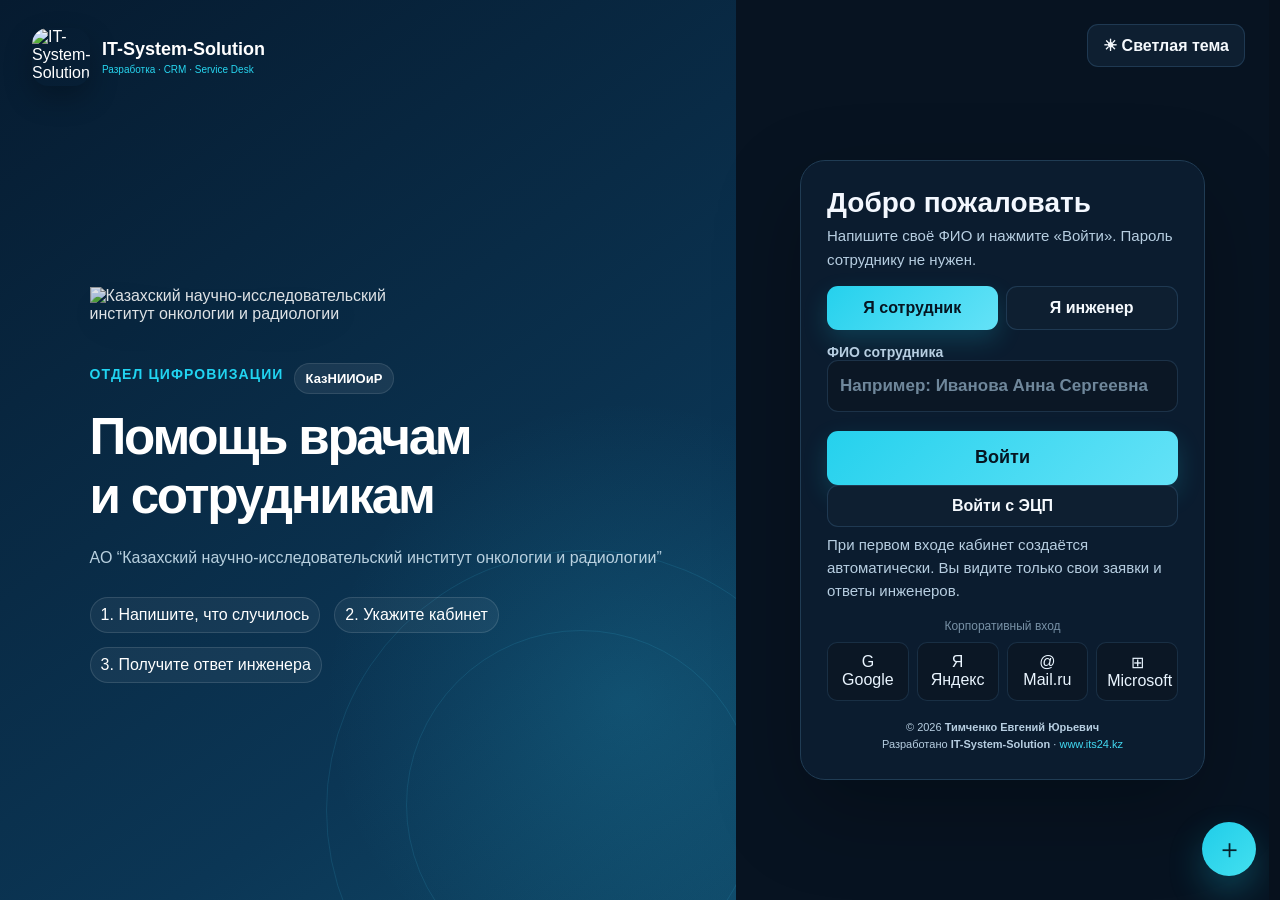
==== index.html @ c687fd2c "Add files via upload" ====
<!doctype html>
<html lang="ru">
<head>
  <meta charset="utf-8">
  <meta name="viewport" content="width=device-width,initial-scale=1">
  <meta name="theme-color" content="#081525">
  <title>КазНИИОиР · Заявки и помощь инженеров</title>
  <link rel="icon" type="image/png" href="assets/kazior-favicon.png">
  <link rel="apple-touch-icon" href="assets/kazior-app-icon-192.png">
  <link rel="manifest" href="manifest.json"><link rel="stylesheet" href="styles.css"><link rel="stylesheet" href="shared.css">
</head>
<body>
  <div id="toastHost" class="toast-host"></div>

  <section id="authScreen" class="auth-screen kazior-auth">
    <button id="authThemeBtn" type="button" class="btn soft auth-theme-toggle" aria-label="Переключить тему">☀ Светлая тема</button>
    <div class="auth-developer-mark">
      <img src="assets/logo.jpeg" alt="IT-System-Solution">
      <div><strong>IT-System-Solution</strong><span>Разработка · CRM · Service Desk</span></div>
    </div>
    <div class="auth-split">
      <div class="auth-hero-panel">
        <div class="auth-hero-content">
          <div class="auth-tenant-brand">
            <img id="authHeroImage" src="assets/kazior-logo.png" alt="Казахский научно-исследовательский институт онкологии и радиологии">
          </div>
          <div class="auth-kicker"><span class="eyebrow">ОТДЕЛ ЦИФРОВИЗАЦИИ</span><div class="tenant-label" id="authTenantShort">КазНИИОиР</div></div>
          <h1>Помощь врачам<br>и сотрудникам</h1>
          <p id="authTenantName">АО “Казахский научно-исследовательский институт онкологии и радиологии”</p>
          <div class="auth-feature-grid">
            <span>1. Напишите, что случилось</span><span>2. Укажите кабинет</span><span>3. Получите ответ инженера</span>
          </div>
        </div>
        <div class="auth-orbit orbit-a"></div><div class="auth-orbit orbit-b"></div>
      </div>
      <div class="auth-form-panel">
        <div class="auth-card auth-card-v7">
          <div class="auth-org-mobile"><b id="authTenantMobile">КазНИИОиР</b><span>CRM · Service Desk</span></div>
          <div class="auth-tabs hidden">
            <button class="auth-tab active" data-auth="login">Вход</button>
            <button class="auth-tab" data-auth="register">Регистрация</button>
          </div>
          <form id="loginForm" class="auth-form">
            <div class="auth-form-title"><h2>Добро пожаловать</h2><p>Напишите своё ФИО и нажмите «Войти». Пароль не нужен.</p></div>
            <div class="login-methods" role="group" aria-label="Способ входа">
              <button type="button" class="btn primary" id="loginByNameBtn" aria-pressed="true">Я сотрудник</button>
              <button type="button" class="btn soft" id="loginByPasswordBtn" aria-pressed="false">Я инженер</button>
            </div>
            <label id="loginFullNameLabel">ФИО сотрудника
              <input id="loginFullName" autocomplete="name" maxlength="160" required placeholder="Например: Иванова Анна Сергеевна">
              <datalist id="loginEmployees"></datalist>
            </label>
            <label id="loginNameLabel" class="hidden">ФИО или логин инженера<input id="loginName" autocomplete="username" disabled placeholder="Например: Баракбаева Айжан Айтулгановна"></label>
            <label id="loginPasswordLabel" class="hidden">Пароль<input id="loginPassword" type="password" autocomplete="current-password" disabled placeholder="••••••••"></label>
            <button class="btn primary wide auth-login-btn" type="submit">Войти</button>
            <button id="edsLoginBtn" class="btn soft wide" type="button">Войти с ЭЦП</button><p id="edsLoginStatus" class="login-note" role="status"></p><p class="login-note">При первом входе кабинет создаётся автоматически. Вы видите только свои заявки и ответы инженеров.</p><div class="social-title">Корпоративный вход</div>
            <div class="social-grid social-grid-four"><button class="social-btn" type="button" data-social="Google">G Google</button><button class="social-btn" type="button" data-social="Яндекс">Я Яндекс</button><button class="social-btn" type="button" data-social="Mail.ru">@ Mail.ru</button><button class="social-btn" type="button" data-social="Microsoft">⊞ Microsoft</button></div>
          </form>
          <form id="registerForm" class="auth-form hidden">
            <div class="auth-form-title"><h2>Регистрация сотрудника</h2><p>После регистрации учетную запись подтверждает администратор.</p></div>
            <div class="form-grid two">
              <label>ФИО<input id="regFullName" required placeholder="Иванов Иван"></label>
              <label>Подразделение<input id="regDept" placeholder="Поликлиника / отдел"></label>
              <label>Телефон<input id="regPhone" placeholder="+7 777 000 00 00"></label>
              <label>E-mail<input id="regEmail" type="email" required placeholder="user@onco.kz"></label>
              <label>Логин<input id="regLogin" required placeholder="ivanov"></label>
              <label>Пароль<input id="regPassword" type="password" minlength="6" required></label>
              <input id="regOrg" type="hidden" value="КазНИИОиР">
            </div>
            <button class="btn primary wide" type="submit">Зарегистрироваться</button>
            <p class="hint">Роль по умолчанию: <b>Сотрудник организации</b>. Доступ к чужим заявкам отсутствует.</p>
          </form>
          <div class="copyright auth-copy">© <span class="currentYear"></span> <b>Тимченко Евгений Юрьевич</b><br>Разработано <b>IT-System-Solution</b> · <a href="https://www.its24.kz" target="_blank" rel="noopener">www.its24.kz</a></div>
        </div>
      </div>
    </div>
  </section>

  <div id="app" class="app hidden"><div id="sharedSyncBar" class="shared-sync" role="status"><span id="sharedSyncText">Подключаемся…</span><button id="sharedRetryBtn" type="button" class="hidden">Повторить</button><button id="sharedDraftBtn" type="button" class="hidden">Сохранить черновик</button></div>
    <div id="notificationPanel" class="notification-panel hidden"><div class="notification-panel-head"><b>Уведомления</b><button id="markAllReadBtn" class="mini-btn">Прочитать все</button></div><div id="notificationList"></div></div>
    <aside id="sidebar" class="sidebar">
      <div class="brand sidebar-brand">
        <img src="assets/logo.jpeg" alt="" onerror="this.style.display='none'">
        <div class="brand-copy">
          <div class="brand-name">IT-System-Solution</div>
          <div class="brand-sub"><span id="sideTenantShort">КазНИИОиР</span> · Service CRM</div>
        </div>
        <button id="collapseBtn" class="collapse-btn" title="Свернуть меню">‹</button>
      </div>

      <button id="profileQuickBtn" class="user-mini user-mini-btn" type="button">
        <div class="avatar" id="sideAvatar">ET</div>
        <div class="grow">
          <strong id="sideUserName">Пользователь</strong>
          <span id="sideUserRole">Роль</span>
        </div>
      </button>

      <nav id="nav" class="nav">
        <div class="nav-section-label">Рабочее пространство</div>
        <button class="nav-btn active" data-view="dashboard"><b>⌂</b> <span>Обзор</span></button>
        <button class="nav-btn" data-view="profile"><b>◉</b> <span>Мой профиль</span></button>
        <button class="nav-btn" data-view="chats"><b>◫</b> <span>Чаты</span><em id="sideChatBadge">2</em></button>
        <button class="nav-btn" data-view="tasks"><b>✓</b> <span>Задачи</span><em id="sideTaskBadge" class="hidden">!</em></button>

        <div class="nav-section-label">CRM / Service Desk</div>
        <button class="nav-btn" data-view="tickets"><b>▦</b> <span>Заявки</span><em id="sideTicketBadge">1</em></button>
        <button class="nav-btn" data-view="create"><b>＋</b> <span>Создать заявку</span></button>
        <button class="nav-btn admin-only" data-view="contactcenter"><b>⌁</b> <span>Контакт-центр</span></button>
        <button class="nav-btn admin-only" data-view="integrations"><b>↗</b> <span>Интеграции</span><em id="integrationBadge" class="hidden">!</em></button>
        <button class="nav-btn" id="mailNavBtn" type="button"><b>✉</b> <span>Почта</span></button>
        <button class="nav-btn" data-view="assistant"><b>✦</b> <span>AI ассистент</span></button>

        <div class="nav-section-label">Справочник / управление</div>
        <button class="nav-btn admin-only" data-view="accounts"><b>◎</b> <span>Учетные записи</span></button>
        <button class="nav-btn" id="documentsNavBtn"><b>▤</b> <span>Документы <small>Тест</small></span></button>
        <button class="nav-btn" data-view="directory"><b>☷</b> <span>Списки / сотрудники</span></button>
        <button class="nav-btn admin-only" data-view="engineers"><b>◇</b> <span>Инженеры</span></button>
        <button class="nav-btn" data-view="departments"><b>▤</b> <span>Подразделения</span></button>
        <button class="nav-btn admin-only" data-view="analytics"><b>◕</b> <span>Аналитика</span></button>
        <button class="nav-btn admin-only" data-view="reports"><b>◔</b> <span>Отчеты</span></button>
        <button class="nav-btn super-only" data-view="security"><b>⚿</b> <span>Безопасность</span></button>
        <button class="nav-btn super-only" data-view="settings"><b>⚙</b> <span>Настройки</span></button>
      </nav>

      <div class="side-footer">
        <div class="system-state"><i></i><span>Локальная CRM активна</span></div>
      </div>
    </aside>

    <main class="main">
      <div class="workspacebar">
        <div class="workspace-tabs">
          <button class="workspace-tab active" data-workspace-view="dashboard">Главная</button>
          <button class="workspace-tab" data-workspace-view="tickets">CRM</button>
          <button class="workspace-tab" data-workspace-view="chats">Чаты</button>
          <button class="workspace-tab" data-workspace-view="tasks">Задачи</button>
          <button class="workspace-tab" data-workspace-view="directory">Справочник / управление</button>
          <button class="workspace-tab admin-only" data-workspace-view="analytics">Аналитика</button>
          <button class="workspace-tab admin-only" data-workspace-view="contactcenter">Контакт-центр</button>
          <button class="workspace-tab admin-only" data-workspace-view="integrations">Почта / WhatsApp</button>
          <button class="workspace-tab" data-workspace-view="assistant">AI</button>
        </div>
        <div class="workspace-actions">
          <button id="notificationBtn" class="workspace-icon" title="Уведомления">🔔<span id="notificationBadge">1</span></button><button id="userStatusBtn" class="workspace-status" title="Статус"><i id="workspaceStatusDot"></i><span id="workspaceStatusText">Доступен</span></button>
          <span id="workspaceClock" class="workspace-clock">--:--</span>
        </div>
      </div>

      <header class="topbar">
        <div class="top-left">
          <button id="menuBtn" class="icon-btn mobile-menu">☰</button>
          <div>
            <h1 id="pageTitle">Обзор</h1>
            <p id="pageSub">Сводка по заявкам и работе службы поддержки</p>
          </div>
        </div>
        <div class="top-actions">
          <input id="globalSearch" class="search" type="search" name="crm_query" readonly aria-label="Поиск заявок" autocomplete="off" autocapitalize="off" spellcheck="false" data-lpignore="true" data-1p-ignore="true" placeholder="Поиск по CRM…">
          <button id="quickTopCreate" class="btn primary compact">+ Создать</button>
          <button id="themeBtn" class="icon-btn" title="Сменить тему">☾</button><button id="installPwaBtn" class="icon-btn" title="Установить приложение">⇩</button>
          <button id="logoutBtn" class="btn ghost">Выйти</button>
        </div>
      </header>

      <section id="dashboardView" class="view active">
        <div class="hero">
          <div class="hero-copy">
            <span class="eyebrow" id="heroEyebrow">SERVICE DESK · IT-SYSTEM-SOLUTION</span>
            <h2 id="heroTitle">Единая CRM для заявок, врачей и обратной связи с инженерами</h2>
            <p id="heroText">Создание, принятие в работу, перенаправление, ответы, вложения, уведомления и контроль статусов.</p>
          </div>
          <div class="hero-actions">
            <button class="btn primary" data-jump="create">+ Создать заявку</button>
            <button class="btn soft admin-only" data-jump="tickets">Открыть Kanban</button>
          </div>
        </div>

        <div id="metricGrid" class="metric-grid"></div>

        <div class="dash-grid">
          <div class="panel">
            <div class="panel-head">
              <div><h3>Последние заявки</h3><p>Актуальные обращения</p></div>
              <button class="link-btn" data-jump="tickets">Все заявки →</button>
            </div>
            <div id="recentList"></div>
          </div>
          <div class="panel" id="engineerLoadPanel">
            <div class="panel-head"><div><h3>Загрузка инженеров</h3><p>Текущие заявки в работе</p></div></div>
            <div id="loadList"></div>
          </div>
        </div>
      </section>

      <section id="ticketsView" class="view">
        <div class="toolbar">
          <div class="filter-row">
            <select id="statusFilter">
              <option value="">Все статусы</option>
              <option value="new">Новая</option>
              <option value="working">В работе</option>
              <option value="waiting">Ожидание</option>
              <option value="done">Выполнено</option>
              <option value="closed">Закрыта</option>
            </select>
            <select id="priorityFilter">
              <option value="">Все приоритеты</option>
              <option value="P1">P1 — Критический</option>
              <option value="P2">P2 — Высокий</option>
              <option value="P3">P3 — Средний</option>
              <option value="P4">P4 — Низкий</option>
            </select>
            <select id="engineerFilter" class="admin-only"></select>
          </div>
          <span id="ticketCounter" class="muted"></span>
        </div>
        <div id="kanban" class="kanban"></div>
      </section>

      <section id="createView" class="view">
        <div class="create-layout">
          <form id="createTicketForm" class="panel form-panel"><label class="employee-identity">Сотрудник KazIOR<input id="ticketEmployeeName" readonly aria-label="ФИО заявителя"><small>Ваше имя будет видно инженеру.</small></label>
            <div class="panel-head"><div><h3>Что у вас случилось?</h3><p>Опишите проблему и укажите, где вас найти.</p></div></div>

            <div class="form-grid two">
              <label class="full">Что не работает? *
                <div class="voice-field">
                  <input id="ticketSubject" required placeholder="Например: не печатает принтер">
                  <button class="voice-btn" type="button" data-voice-target="ticketSubject" aria-label="Заполнить поле голосом" title="Заполнить голосом">🎙</button>
                </div>
              </label>
              <label class="full staff-detail hidden">ФИО заявителя
                <input id="ticketRequesterName" placeholder="Если не заполнить — подставится ФИО из учетной записи">
                <small class="field-help">При создании заявки поле автоматически заполняется из вашей учетной записи.</small>
              </label>
              <label class="ticket-category">Категория
                <select id="ticketCategory"></select>
              </label>
              <label class="staff-detail">Приоритет
                <select id="ticketPriority">
                  <option value="P4">Низкий</option>
                  <option value="P3" selected>Средний</option>
                  <option value="P2">Высокий</option>
                  <option value="P1">Критический</option>
                </select>
              </label>
              <label>Ваше отделение
                <input id="ticketDept" placeholder="Например: Поликлиника">
              </label>
              <label>Кабинет
                <input id="ticketRoom" placeholder="Например: 315">
              </label>
              <label class="full">Корпус / локация
                <input id="ticketLocation" placeholder="Например: Корпус B / 3 этаж">
              </label>
              <div class="full form-actions ai-create-actions"><button id="aiSelfHelpBtn" type="button" class="btn primary">✦ AI помощник · попробовать решить до заявки</button><button id="createAiBtn" type="button" class="btn soft">✦ AI · помочь описать проблему</button></div><label class="full">Подробности, если нужны
                <div class="voice-field voice-field-textarea">
                  <textarea id="ticketDescription" rows="6" placeholder="Что не работает? Где? Когда началось? Какая ошибка?"></textarea>
                  <button class="voice-btn" type="button" data-voice-target="ticketDescription" aria-label="Заполнить поле голосом" title="Продиктовать описание">🎙</button>
                </div>
              </label>
              <label>Телефон для связи *
                <input id="ticketPhone" type="tel" autocomplete="tel" required placeholder="+7 777 000 00 00"><small>Обязательно: по этому номеру инженер свяжется с вами.</small>
              </label>
              <label class="staff-detail">Источник
                <select id="ticketSource">
                  <option>Web</option>
                  <option>WhatsApp</option>
                  <option>Telegram</option>
                  <option>Телефон</option>
                </select>
              </label>
              <label class="full">Кому отправить?<select id="sharedEngineerSelect"><option value="">Любому свободному инженеру</option></select></label><label class="full upload-box">
                <span>📎 Прикрепить фото / документ</span>
                <input id="ticketFiles" type="file" multiple>
                <small id="ticketFilesInfo">Файлы не выбраны</small>
                <div id="ticketFilesPreview" class="pending-attachments"></div>
              </label>
            </div>

            <div class="form-actions">
              <button type="button" id="aiClassifyBtn" class="btn soft">✦ AI классифицировать</button>
              <button class="btn primary" type="submit">Создать заявку</button>
            </div>
          </form>

          <div class="panel ai-side">
            <span class="eyebrow">AI PRO</span>
            <h3>AI ассистент новой заявки</h3>
            <p>Локально анализирует тему и описание, предлагает категорию, приоритет и подсказку по диагностике.</p>
            <div class="chips">
              <span>AI автозаполнение</span><span>Категория</span><span>Приоритет</span>
            </div>
            <div id="createAiResult" class="ai-result">Введите тему и описание, затем нажмите «AI классифицировать».</div>
          </div>
        </div>
      </section>


      <section id="chatsView" class="view">
        <div class="messenger-shell messenger-v11">
          <aside class="chat-list-panel">
            <div class="chat-list-head">
              <div>
                <h3>Чаты</h3>
                <p>Сотрудники и переписка по заявкам</p>
              </div>
              <button id="newDirectChatBtn" class="circle-action" type="button" title="Найти сотрудника">＋</button>
            </div>

            <div class="chat-mode-tabs">
              <button id="chatModePeople" class="chat-mode-btn active" type="button" data-chat-mode="people">Сотрудники</button>
              <button id="chatModeTickets" class="chat-mode-btn" type="button" data-chat-mode="tickets">Заявки</button>
            </div>

            <div class="chat-search-wrap">
              <input id="chatSearch" placeholder="ФИО, должность, телефон, отдел, текст…">
            </div>

            <div class="chat-filters">
              <select id="chatDepartmentFilter">
                <option value="">Все отделы</option>
              </select>
              <select id="chatRoleFilter">
                <option value="">Все роли</option>
                <option value="employee">Сотрудники</option>
                <option value="engineer">Инженеры</option>
                <option value="admin">Администраторы</option>
                <option value="superadmin">Супер-администратор</option>
              </select>
              <select id="chatWorkStatusFilter">
                <option value="">Любой статус</option>
                <option value="available">Доступен</option>
                <option value="busy">Занят</option>
                <option value="away">Отошел</option>
                <option value="dnd">Не беспокоить</option>
                <option value="offline">Не в сети</option>
              </select>
              <select id="chatListSort">
                <option value="recent">Новые переписки</option>
                <option value="old">Старые переписки</option>
                <option value="name">По ФИО</option>
              </select>
              <select id="chatAdminScope" class="super-only">
                <option value="mine">Мои служебные чаты</option>
                <option value="audit">Аудит служебных чатов</option>
              </select>
            </div>

            <div id="chatList" class="chat-list"></div>
          </aside>

          <div class="chat-thread-panel">
            <button id="chatBackToPeople" class="btn soft chat-mobile-back" type="button">Список сотрудников / заявок</button>
            <div id="chatThreadHeader" class="chat-thread-head">
              <div>
                <h3>Выберите сотрудника или заявку</h3>
                <p>Можно вести отдельную служебную переписку или чат по заявке.</p>
              </div>
            </div>

            <div id="chatHistoryTools" class="chat-history-tools hidden">
              <div class="chat-history-search">
                <input id="chatMessageSearch" placeholder="Поиск внутри переписки…">
              </div>
              <input id="chatDateFilter" type="date" title="Сообщения за конкретный день">
              <input id="chatMonthFilter" type="month" title="Сообщения за месяц">
              <select id="chatMessageSort">
                <option value="asc">Старые → новые</option>
                <option value="desc">Новые → старые</option>
              </select>
              <button id="chatClearHistoryFilters" class="mini-btn" type="button">Сбросить</button>
            </div>

            <div id="chatMessages" class="chat-messages">
              <div class="chat-empty">
                <div class="chat-empty-art">💬</div>
                <h3>Корпоративный CRM-мессенджер</h3>
                <p>Найдите сотрудника по ФИО, должности, телефону или отделу и начните переписку.</p>
              </div>
            </div>

            <div id="chatComposer" class="chat-composer disabled">
              <label class="attach-btn attach-btn-wide" title="Прикрепить фото или документ"><span>📎</span><b>Файл</b><input id="chatFiles" type="file" multiple></label>
              <button class="attach-btn attach-btn-wide voice-compose-btn" type="button" data-voice-target="chatText" title="Надиктовать сообщение"><span>🎙</span><b>Голос</b></button>
              <div class="chat-compose-main">
                <textarea id="chatText" rows="1" aria-label="Сообщение" placeholder="Напишите сообщение коллеге…"></textarea>
                <div id="chatPendingPreview" class="pending-attachments compact"></div>
              </div>
              <button id="chatSendBtn" type="button" class="btn primary chat-send-v13">Отправить</button>
            </div>
            <div class="chat-privacy-note">
              Enter — отправить · Shift + Enter — новая строка. Доступ к служебной переписке регулируется политикой организации.
            </div>
          </div>

          <aside class="chat-info-panel">
            <div id="chatInfo">
              <div class="chat-info-empty">Информация о выбранном сотруднике или заявке появится здесь.</div>
            </div>
          </aside>
        </div>
      </section>

      <section id="tasksView" class="view">
        <div class="panel tasks-toolbar">
          <div>
            <h3>Задачи</h3>
            <p>Персональные и сервисные задачи команды</p>
          </div>
          <button id="addTaskBtn" class="btn primary">+ Новая задача</button>
        </div>
        <div id="taskBoard" class="task-board"></div>
      </section>

      <section id="contactcenterView" class="view">
        <div class="panel contact-hero">
          <div>
            <span class="eyebrow">OMNICHANNEL</span>
            <h3>Контакт-центр</h3>
            <p>Единая точка входа заявок из Web, WhatsApp, Telegram, телефона и e-mail.</p>
          </div>
          <span class="tag neutral">HTML-режим</span>
        </div>
        <div id="channelGrid" class="channel-grid"></div>
      </section>


      <section id="integrationsView" class="view"><div id="sharedWaPanel" class="panel"></div><div class="legacy-integrations hidden">
        <div class="integration-hero panel">
          <div>
            <span class="eyebrow">CHANNELS & NOTIFICATIONS</span>
            <h3>Почта и WhatsApp</h3>
            <p>Подключение каналов коммуникации и автоматических уведомлений по заявкам.</p>
          </div>
          <div class="integration-hero-status">
            <span id="waHeroStatus" class="tag warn">WhatsApp не настроен</span>
          </div>
        </div>

        <div class="integration-layout">
          <div class="panel integration-main-card">
            <div class="integration-title-row">
              <div class="provider-logo wa">WA</div>
              <div>
                <h3>WhatsApp · GREEN-API</h3>
                <p>Автоматические уведомления о новых заявках и ответы сотрудникам.</p>
              </div>
              <span id="waConnectionStatus" class="tag warn">Не проверено</span>
            </div>

            <div class="security-note">В режиме браузера токен хранится до закрытия вкладки. В серверном режиме токен GREEN-API хранится на сервере.</div>
            <div class="wa-incoming-card">
              <h3>Входящие сообщения → заявки</h3>
              <p>Новое личное сообщение создаёт заявку и уведомление в CRM. Текст, отправитель и вложения сохраняются в карточке.</p>
              <label>Режим приёма<select id="waReceiveMode"><option value="browser">В открытом браузере</option><option value="server">Через сервер — круглосуточно</option></select></label>
              <div id="waBridgeFields" class="hidden">
                <label>Адрес приёмника<input id="waBridgeUrl" placeholder="https://crm.onco.kz" spellcheck="false"></label>
                <label>Ключ доступа CRM к приёмнику<input id="waBridgeKey" type="password" autocomplete="off" placeholder="Ключ из настройки приёмника"></label>
              </div>
              <p id="waReceiveHelp" class="hint">Приём работает, пока эта вкладка открыта и выполнен вход сотрудника с правом управления интеграциями.</p>
              <div class="form-actions integration-actions">
                <button id="waStartReceiving" class="btn primary" type="button">Включить приём</button>
                <button id="waStopReceiving" class="btn soft" type="button">Остановить</button>
              </div>
              <p id="waReceiveStatus" role="status" aria-live="polite">Приём не включён</p>
            </div>

            <div class="form-grid two">
              <label>API URL
                <input id="waApiUrl" value="https://api.green-api.com" spellcheck="false">
              </label>
              <label>ID Instance
                <input id="waIdInstance" value="7103540119" spellcheck="false">
              </label>
              <label class="full">API Token Instance
                <div class="secret-field">
                  <input id="waApiToken" type="password" placeholder="Вставьте токен GREEN-API" autocomplete="off">
                  <button id="waToggleToken" class="mini-btn" type="button">Показать</button>
                </div>
              </label>
              <label>Номер для уведомлений CRM
                <input id="waNotifyNumber" value="+7 777 971 25 55" placeholder="+7 777 000 00 00">
              </label>
              <label>Тестовый номер
                <input id="waTestNumber" value="+7 777 971 25 55" placeholder="+7 777 000 00 00">
              </label>
            </div>

            <div class="toggle-list">
              <label class="toggle-row">
                <input id="waNotifyNew" type="checkbox" checked>
                <span><b>Новая заявка</b><small>Отправлять диспетчеру сообщение сразу после регистрации заявки.</small></span>
              </label>
              <label class="toggle-row">
                <input id="waNotifyReply" type="checkbox" checked>
                <span><b>Ответ сотруднику</b><small>Если администратор или инженер ответил в CRM, продублировать ответ на WhatsApp заявителя.</small></span>
              </label>
              <label class="toggle-row">
                <input id="waNotifyStatus" type="checkbox" checked>
                <span><b>Изменение статуса</b><small>Отправлять заявителю новый статус заявки.</small></span>
              </label>
            </div>

            <div class="form-actions integration-actions">
              <button id="waSaveBtn" class="btn soft" type="button">Сохранить настройки</button>
              <button id="waCheckBtn" class="btn soft" type="button">Проверить подключение</button>
              <button id="waTestBtn" class="btn primary" type="button">Отправить тест</button>
            </div>

            <div class="notification-preview">
              <div class="notification-preview-head">Предпросмотр уведомления</div>
              <pre id="waPreview">🔔 Новая заявка CRM

№ KZ-000022
Источник: WhatsApp
Категория: Другое
Приоритет: Низкий
Отдел: Поликлиника
Кабинет: 5
Телефон: +77076834765

Тема: принтер не печатает

Описание:
принтер</pre>
            </div>
          </div>

          <div class="panel integration-log-card">
            <div class="panel-head">
              <div><h3>Журнал отправки</h3><p>Последние события интеграций</p></div>
              <button id="clearIntegrationLogBtn" class="mini-btn" type="button">Очистить</button>
            </div>
            <div id="integrationLog" class="integration-log"></div>
          </div>
        </div>

        <div class="mail-section">
          <div class="panel mail-header-card">
            <div>
              <span class="eyebrow">MAIL CONNECTORS</span>
              <h3>Подключение почты</h3>
              <p>Google / Gmail, Яндекс Почта, Mail.ru и Microsoft Outlook / 365.</p>
            </div>
            <span class="tag neutral">OAuth / IMAP / SMTP</span>
          </div>

          <div class="mail-grid">
            <div class="mail-card google">
              <div class="mail-card-top">
                <div class="provider-logo google">G</div>
                <div><h4>Google / Gmail</h4><span id="mailGoogleStatus" class="tag warn">Не подключено</span></div>
              </div>
              <label>E-mail<input id="mailGoogleEmail" type="email" placeholder="name@gmail.com"></label>
              <label>OAuth Client ID<input id="mailGoogleClientId" placeholder="Client ID"></label>
              <div class="mail-card-actions">
                <button class="btn soft" type="button" data-mail-help="google">Настроить OAuth</button>
                <a class="btn soft mail-open-link" href="https://mail.google.com/" target="_blank" rel="noopener">Открыть Gmail</a>
              </div>
            </div>

            <div class="mail-card yandex">
              <div class="mail-card-top">
                <div class="provider-logo yandex">Я</div>
                <div><h4>Яндекс Почта</h4><span id="mailYandexStatus" class="tag warn">Не подключено</span></div>
              </div>
              <label>E-mail<input id="mailYandexEmail" type="email" placeholder="name@yandex.kz"></label>
              <label>OAuth Client ID<input id="mailYandexClientId" placeholder="Client ID"></label>
              <div class="mail-card-actions">
                <button class="btn soft" type="button" data-mail-help="yandex">Настроить OAuth</button>
                <a class="btn soft mail-open-link" href="https://mail.yandex.ru/" target="_blank" rel="noopener">Открыть Яндекс</a>
              </div>
            </div>

            <div class="mail-card mailru">
              <div class="mail-card-top">
                <div class="provider-logo mailru">@</div>
                <div><h4>Mail.ru</h4><span id="mailMailruStatus" class="tag warn">Не подключено</span></div>
              </div>
              <label>E-mail<input id="mailMailruEmail" type="email" placeholder="name@mail.ru"></label>
              <label>OAuth Client ID<input id="mailMailruClientId" placeholder="Client ID"></label>
              <div class="mail-card-actions">
                <button class="btn soft" type="button" data-mail-help="mailru">Настроить OAuth</button>
                <a class="btn soft mail-open-link" href="https://e.mail.ru/" target="_blank" rel="noopener">Открыть Mail.ru</a>
              </div>
            </div>
            <div class="mail-card outlook">
              <div class="mail-card-top">
                <div class="provider-logo outlook">⊞</div>
                <div><h4>Microsoft Outlook / 365</h4><span id="mailOutlookStatus" class="tag warn">Не подключено</span></div>
              </div>
              <label>E-mail<input id="mailOutlookEmail" type="email" placeholder="name@company.kz"></label>
              <label>Microsoft Entra Client ID<input id="mailOutlookClientId" placeholder="Application (client) ID"></label>
              <div class="mail-card-actions">
                <button class="btn soft" type="button" data-mail-help="outlook">Настроить OAuth</button>
                <a class="btn soft mail-open-link" href="https://outlook.office.com/mail/" target="_blank" rel="noopener">Открыть Outlook</a>
              </div>
            </div>
          </div>

          <div class="panel mail-runtime-note">
            <h4>Как будет работать полноценная почта внутри CRM</h4>
            <p>В чистой версии, открытой как <code>file://index.html</code>, браузер не может напрямую подключаться к IMAP/SMTP и безопасно хранить OAuth refresh-токены. Интерфейс и параметры подключения добавлены; для реального списка входящих/исходящих писем потребуется разместить CRM на HTTPS и подключить небольшой серверный шлюз.</p>
            <button id="saveMailSettingsBtn" class="btn primary" type="button">Сохранить параметры почты</button>
          </div>
        </div>
      </div></section>


      <section id="profileView" class="view"><div id="sharedProfilePanel" class="panel"><h3>Связь с инженером</h3><div class="form-actions"><button id="telegramLinkBtn" class="btn soft" type="button">Подключить Telegram</button><button id="edsBindBtn" class="btn soft" type="button">Привязать мою ЭЦП</button></div><div id="telegramLinkResult"></div><h4>WhatsApp</h4><p>Нажмите кнопку и отправьте полученный код инженеру со своего WhatsApp.</p><button id="sharedLinkBtn" class="btn primary" type="button">Привязать мой WhatsApp</button><div id="sharedLinkResult"></div></div>
        <div class="profile-cover" id="profileCover">
          <div class="profile-cover-actions"><button id="profileBackgroundBtn" class="btn glass">Сменить фон</button></div>
          <div class="profile-identity">
            <div class="profile-photo-wrap"><div id="profileAvatarLarge" class="profile-avatar-large">ET</div><button id="profilePhotoBtn" class="photo-edit-btn" title="Изменить фото">📷</button><input id="profilePhotoInput" type="file" accept="image/*" class="hidden"></div>
            <div><h2 id="profileName">Пользователь</h2><p id="profilePosition">Должность</p><div class="profile-status-row"><button id="profileStatusBtn" class="status-pill"><i></i><span>Доступен</span></button><span id="profileDeptBadge" class="tag neutral">Отдел</span></div></div>
          </div>
        </div>
        <div class="profile-layout">
          <div class="panel profile-card-main"><div class="panel-head"><div><h3>Контактная информация</h3><p>Можно редактировать свою учетную запись</p></div><button id="editProfileBtn" class="btn soft">Редактировать</button></div><div id="profileInfo"></div></div>
          <div class="panel"><h3>Обо мне</h3><div id="profileAbout" class="profile-text"></div><h3 style="margin-top:18px">Интересы / навыки</h3><div id="profileInterests" class="chips"></div></div>
          <div class="panel"><h3>Персонализация</h3><label>Тема<select id="profileThemeSelect"><option value="dark">Темная</option><option value="light">Светлая</option><option value="ocean">Океан</option><option value="aurora">Аврора</option><option value="custom">Своя картинка</option></select></label><label class="upload-box">Фоновая картинка<input id="profileBackgroundInput" type="file" accept="image/*"><small>Используется только в вашей учетной записи.</small></label><button id="profileNotificationBtn" class="btn soft wide" type="button">🔔 Разрешить системные уведомления</button></div>
        </div>
      </section>

      <section id="directoryView" class="view">
        <div class="panel directory-panel">
          <div class="panel-head directory-head">
            <div><h3>Списки и сотрудники</h3><p>Все зарегистрированные сотрудники, новые учетные записи, подразделения и контакты</p></div>
            <div class="directory-tools">
              <input id="directorySearch" class="search small-search" placeholder="Найти по ФИО, отделению или телефону…">
              <select id="directoryStatusFilter"><option value="">Все статусы</option><option value="active">Активные</option><option value="pending">Новые / ожидают</option></select>
              <select id="directoryRoleFilter"><option value="">Все роли</option><option value="employee">Сотрудники</option><option value="engineer">Инженеры</option><option value="admin">Администраторы</option><option value="superadmin">Супер-админ</option></select>
            </div>
          </div>
          <div id="directorySummary" class="directory-summary"></div>
          <div id="directoryGrid" class="directory-grid"></div>
        </div>
      </section>

      <section id="departmentsView" class="view">
        <div class="panel"><div class="panel-head"><div><h3>Подразделения</h3><p>Структура организации, руководители и сотрудники</p></div><button id="addDepartmentBtn" class="btn primary department-manage-only">+ Подразделение</button></div><div id="departmentGrid" class="department-grid"></div></div>
      </section>

      <section id="analyticsView" class="view">
        <div id="analyticsMetrics" class="metric-grid analytics-metrics"></div>
        <div class="analytics-grid"><div class="panel"><div class="panel-head"><div><h3>Загрузка по инженерам</h3><p>Открытые и просроченные заявки</p></div></div><div id="analyticsEngineerBars"></div></div><div class="panel"><div class="panel-head"><div><h3>Категории обращений</h3><p>Распределение заявок</p></div></div><div id="analyticsCategoryBars"></div></div></div>
      </section>

      <section id="mailboxView" class="view">
        <div class="mailbox-shell"><aside class="mailbox-folders"><button class="btn primary wide" id="composeMailBtn">+ Написать</button><div class="mailbox-folder active">📥 Входящие <b id="mailInboxCount">3</b></div><div class="mailbox-folder">📤 Отправленные</div><div class="mailbox-folder">⭐ Важные</div><div class="mailbox-accounts" id="mailAccountsMini"></div></aside><div class="mailbox-list"><div class="mailbox-list-head"><h3>Почта</h3><input id="mailSearch" placeholder="Поиск писем"></div><div id="mailList"></div></div><div class="mailbox-reader" id="mailReader"><div class="chat-empty"><div class="chat-empty-art">✉️</div><h3>Выберите письмо</h3><p>Подключенные ящики Google, Яндекс, Mail.ru и Microsoft Outlook будут отображаться в одном окне.</p></div></div></div>
      </section>

      <section id="securityView" class="view">
        <div class="panel security-policy"><span class="eyebrow">SECURITY POLICY</span><h2>Политика информационной безопасности CRM</h2><p class="policy-lead">Для АО “Казахский научно-исследовательский институт онкологии и радиологии”. Версия для внедрения IT-System-Solution.</p><div id="securityPolicyContent"></div></div>
      </section>

      <section id="accountsView" class="view">
        <div class="panel">
          <div class="panel-head accounts-head">
            <div><h3>Учетные записи</h3><p>Все сотрудники доступны для поиска. Роли и индивидуальные права назначает только супер-администратор.</p></div>
            <button id="addAccountBtn" class="btn primary super-only">+ Создать учетную запись</button>
          </div>
          <div class="accounts-toolbar">
            <input id="accountsSearch" class="search" placeholder="Поиск: ФИО, логин, отдел, телефон, e-mail, должность…">
            <select id="accountsRoleFilter"><option value="">Все роли</option><option value="employee">Сотрудники</option><option value="engineer">Инженеры</option><option value="admin">Администраторы</option><option value="superadmin">Супер-админ</option></select>
          </div>
          <div class="table-wrap"><table>
            <thead><tr><th>Пользователь</th><th>Организация / отдел</th><th>Роль / права</th><th>Статус</th><th>Контакты</th><th>Действия</th></tr></thead>
            <tbody id="accountsBody"></tbody>
          </table></div>
        </div>
      </section>

      <section id="engineersView" class="view"><div class="panel engineer-toolbar"><div><h3>Команда Отдела Цифровизации</h3><p>Доступность, загрузка и перенаправление заявок</p></div><div class="legend-status"><span><i class="st available"></i>Доступен</span><span><i class="st busy"></i>Занят</span><span><i class="st away"></i>Отошел</span><span><i class="st dnd"></i>Не беспокоить</span></div></div><div id="engineerCards" class="card-grid"></div></section>

      <section id="reportsView" class="view">
        <div class="metric-grid" id="reportMetrics"></div>
        <div class="panel report-filter-panel">
          <label><input id="reportOverdueOnly" type="checkbox"> Только просроченные заявки</label>
          <input id="reportEmployeeSearch" class="search small-search" placeholder="Поиск: сотрудник, телефон, инженер…">
        </div>
        <div class="panel">
          <div class="panel-head">
            <div><h3>Экспорт отчетов</h3><p>PDF через печать браузера, Excel-совместимый CSV</p></div>
          </div>
          <div class="report-actions">
            <button id="printPdfBtn" class="btn primary">Открыть отчет PDF</button>
            <button id="exportCsvBtn" class="btn soft">Открыть отчет Excel</button>
          </div>
          <div id="reportTable" class="table-wrap report-table-watermarked"></div>
          <div class="report-screen-copyright">
            <div><b>© <span class="currentYear"></span> Тимченко Евгений Юрьевич</b><br>Разработано <b>IT-System-Solution</b> · evgeniy.tim.91@inbox.ru · www.its24.kz</div>
            <img src="assets/author-signature.png" alt="Подпись автора">
          </div>
        </div>
      </section>

      <section id="assistantView" class="view">
        <div class="assistant-layout">
          <div class="panel">
            <span class="eyebrow">AI ASSISTANT</span>
            <h3>Быстрая помощь по заявкам, ответам и диагностике</h3>
            <p class="muted">Работает локально по правилам и базе типовых рекомендаций.</p>
            <label>Выберите заявку
              <select id="aiTicketSelect"></select>
            </label>
            <label>Вопрос
              <textarea id="aiQuestion" rows="7" placeholder="Например: что ответить пользователю / как проверить сеть / как классифицировать проблему"></textarea>
            </label>
            <div class="form-actions">
              <button id="aiAnswerBtn" class="btn primary">Спросить AI</button>
              <button id="aiUseCurrentBtn" class="btn soft">Взять текущую заявку</button>
            </div>
          </div>
          <div class="panel">
            <h3>Ответ AI</h3>
            <div id="aiAnswer" class="ai-answer">Здесь появится рекомендация.</div>
          </div>
        </div>
      </section>

      <section id="settingsView" class="view">
        <div class="settings-grid">
          <div class="panel"><span class="eyebrow">TENANT BRANDING</span><h3>Организация</h3><label>Полное название<input id="settingOrgName"></label><label>Короткое название<input id="settingOrgShort"></label><label>Основной IT-отдел<input id="settingDepartmentName"></label><button id="saveBrandingBtn" class="btn primary">Сохранить</button><p class="hint">Логотип и подпись разработчика IT-System-Solution остаются неизменными.</p></div>
          <div class="panel super-only login-designer-card">
            <span class="eyebrow">LOGIN PAGE DESIGNER</span>
            <h3>Начальная страница входа</h3>
            <p class="muted">Изменяйте изображение, ширину левой части, размер и высоту логотипа. Предпросмотр меняется сразу.</p>

            <div id="loginLivePreview" class="login-live-preview">
              <div class="login-live-left">
                <img id="loginLiveImage" src="assets/kazior-logo.png" alt="КазНИИОиР">
                <div class="login-live-copy">
                  <span>ОТДЕЛ ЦИФРОВИЗАЦИИ · КАЗНИИОИР</span>
                  <strong>Единая система заявок для IT-поддержки</strong>
                  <small id="loginLiveOrg">АО «Казахский научно-исследовательский институт онкологии и радиологии»</small>
                </div>
              </div>
              <div class="login-live-right">
                <div class="login-live-card">
                  <div class="login-live-tabs"><b>Вход</b><span>Регистрация</span></div>
                  <div class="login-live-line"></div>
                  <div class="login-live-input"></div>
                  <div class="login-live-input"></div>
                  <div class="login-live-button">Войти</div>
                  <small>Разработано IT-System-Solution</small>
                </div>
              </div>
            </div>

            <div class="login-designer-controls">
              <label>Ширина изображения <b id="loginLogoSizeValue">320 px</b>
                <input id="settingLoginLogoSize" type="range" min="180" max="620" step="10" value="320">
              </label>
              <label>Максимальная высота изображения <b id="loginLogoHeightValue">240 px</b>
                <input id="settingLoginLogoHeight" type="range" min="100" max="380" step="10" value="240">
              </label>
              <label>Ширина левой части <b id="loginLeftWidthValue">58%</b>
                <input id="settingLoginLeftWidth" type="range" min="46" max="72" step="1" value="58">
              </label>
              <label>Смещение изображения по высоте <b id="loginLogoOffsetYValue">0 px</b>
                <input id="settingLoginLogoOffsetY" type="range" min="-100" max="120" step="5" value="0">
              </label>
            </div>

            <label class="upload-box">Загрузить другое изображение с компьютера
              <input id="settingLoginImageInput" type="file" accept="image/*">
              <small>PNG/JPG/WebP, рекомендуется до 2,5 МБ. Изображение сохраняется в общей базе CRM.</small>
            </label>
            <div class="form-actions" style="justify-content:flex-start">
              <button id="saveLoginDesignBtn" class="btn primary" type="button">Сохранить оформление</button>
              <button id="resetLoginDesignBtn" class="btn soft" type="button">Вернуть КазНИИОиР</button>
            </div>
          </div>
          <div class="panel"><h3>Уведомления</h3><label class="toggle-row"><input id="settingSoundEnabled" type="checkbox" checked><span><b>Звук новых заявок</b><small>Мягкий двойной сигнал внутри учетной записи.</small></span></label><label>Контроль SLA каждые<select id="settingSlaCheck"><option value="1">1 минуту</option><option value="5">5 минут</option><option value="10">10 минут</option></select></label><button id="requestSystemNotificationsBtn" class="btn soft" type="button">🔔 Разрешить уведомления Windows / телефона</button><p class="hint">На телефоне лучше установить CRM как PWA. Для push при полностью закрытом приложении понадобится серверный Web Push.</p></div>
          <div class="panel"><h3>Интеграции</h3><p class="muted">WhatsApp GREEN-API и корпоративная почта настраиваются отдельно.</p><button class="btn primary" type="button" data-jump="integrations">Открыть интеграции</button></div>
          <div class="panel"><h3>Веб-приложение / PWA</h3><p class="muted">При размещении на HTTPS приложение можно установить на смартфон и рабочий компьютер как PWA.</p><button id="settingsInstallPwaBtn" class="btn soft">Установить приложение</button></div>
          <div class="panel super-only database-card">
            <span class="eyebrow">DATABASE CONTROL</span>
            <h3>Резервная копия общей базы</h3>
            <p class="muted">Супер-администратор может сделать резервную копию базы, загрузить ранее сохраненную копию или очистить рабочие данные.</p>
            <div class="database-actions">
              <button id="exportDbBtn" class="btn primary" type="button">⬇ Выгрузить базу JSON</button>
              <button id="importDbBtn" class="btn soft" type="button">⬆ Загрузить базу</button>
              <input id="importDbInput" type="file" accept=".json,application/json" class="hidden">
              <button id="clearWorkDbBtn" class="btn danger" type="button">Очистить заявки / задачи</button>
              <button id="resetDemoBtn" class="btn danger" type="button">Сбросить до базы v13</button>
            </div>
            <div id="dbStats" class="db-stats"></div>
          </div>
          <div class="panel"><h3>Хранение на компьютере или сервере</h3><p class="muted">Заявки, сотрудники, переписка и загруженные вложения сохраняются в общей базе SQLite. Другие компьютеры подключаются к тому же серверу.</p><p class="hint">Скачивайте резервную копию и сохраняйте её на отдельный диск. Ссылки на файлы WhatsApp, которые ещё не удалось загрузить, не являются сохранёнными файлами.</p></div>
        </div>
      </section>

      <nav class="mobile-quickbar">
        <button data-jump="dashboard">⌂<span>Главная</span></button>
        <button data-jump="create">＋<span>Заявка</span></button>
        <button data-jump="tickets">▦<span>Заявки</span></button>
        <button data-jump="tasks">✓<span>Задачи</span></button>
        <button data-jump="profile">◎<span>Профиль</span></button>
      </nav>
      <footer class="footer">
        <div>
          © <span class="currentYear"></span> <strong>Тимченко Евгений Юрьевич</strong>
          · <a href="mailto:evgeniy.tim.91@inbox.ru">evgeniy.tim.91@inbox.ru</a>
          · <a href="https://www.its24.kz" target="_blank" rel="noopener">www.its24.kz</a>
          · <a href="tel:+77779712555">+7 777 971 25 55</a>
          · <a href="https://wa.me/77779712555" target="_blank" rel="noopener">WhatsApp</a>
        </div>
      </footer>
    </main>
  </div>

  <button id="floatingCreateBtn" class="floating-create" title="Создать заявку">＋</button>

  <div id="ticketModal" class="modal-backdrop hidden">
    <div class="modal large">
      <div class="modal-head">
        <div><span class="eyebrow">TICKET</span><h3 id="ticketModalTitle">Заявка</h3></div>
        <button class="icon-btn" data-close="ticketModal">✕</button>
      </div>
      <div id="ticketModalContent"></div>
    </div>
  </div>

  <div id="accountModal" class="modal-backdrop hidden">
    <div class="modal">
      <div class="modal-head"><h3>Новая учетная запись</h3><button class="icon-btn" data-close="accountModal">✕</button></div>
      <form id="accountForm">
        <div class="form-grid two">
          <label>ФИО<input id="accName" required></label>
          <label>Логин<input id="accLogin" required></label>
          <label>E-mail<input id="accEmail" type="email" required></label>
          <label>Телефон<input id="accPhone"></label>
          <label>Организация<input id="accOrg"></label>
          <label>Отдел<input id="accDept"></label>
          <label>Роль
            <select id="accRole">
              <option value="employee">Сотрудник организации</option>
              <option value="engineer">Инженер</option>
              <option value="admin">Администратор</option>
              <option value="superadmin">Супер-администратор</option>
            </select>
          </label>
          <label>Пароль<input id="accPassword" type="password" minlength="10" autocomplete="new-password" required></label>
        </div>
        <div class="form-actions"><button class="btn primary" type="submit">Создать</button></div>
      </form>
    </div>
  </div>


  <div id="accountEditModal" class="modal-backdrop hidden">
    <div class="modal large">
      <div class="modal-head"><div><span class="eyebrow">ACCESS CONTROL</span><h3>Редактирование учетной записи</h3></div><button class="icon-btn" data-close="accountEditModal">✕</button></div>
      <form id="accountEditForm">
        <input id="editAccountId" type="hidden">
        <div class="account-edit-layout">
          <div class="panel-like">
            <h4>Профиль и роль</h4>
            <div class="form-grid two">
              <label>ФИО<input id="editAccountName" required></label>
              <label>Логин<input id="editAccountLogin" required></label>
              <label>E-mail<input id="editAccountEmail" type="email"></label>
              <label>Телефон<input id="editAccountPhone"></label>
              <label>Подразделение<input id="editAccountDept"></label>
              <label>Должность<input id="editAccountPosition"></label>
              <label>Роль<select id="editAccountRole"><option value="employee">Сотрудник организации</option><option value="engineer">Инженер</option><option value="admin">Администратор</option><option value="superadmin">Супер-администратор</option></select></label>
              <label>Статус<select id="editAccountStatus"><option value="active">Активен</option><option value="pending">Ожидает подтверждения</option><option value="blocked">Заблокирован</option></select></label>
            </div>
          </div>
          <div class="panel-like">
            <h4>Индивидуальные права</h4>
            <p class="muted">Права дополняют выбранную роль. У супер-администратора полный доступ всегда.</p>
            <div class="permission-grid">
              <label class="permission-row"><input id="permViewAllTickets" type="checkbox"><span><b>Все заявки</b><small>Просматривать заявки всех сотрудников.</small></span></label>
              <label class="permission-row permission-important"><input id="permViewAllChats" type="checkbox"><span><b>Чужие переписки и чаты</b><small>Разрешает видеть сообщения других сотрудников и инженеров. Выдается только супер-администратором.</small></span></label>
              <label class="permission-row"><input id="permManageTickets" type="checkbox"><span><b>Управлять заявками</b><small>Принимать, менять статус и отвечать.</small></span></label>
              <label class="permission-row"><input id="permAssignTickets" type="checkbox"><span><b>Назначать инженеров</b><small>Назначать и перенаправлять заявки.</small></span></label>
              <label class="permission-row"><input id="permManageUsers" type="checkbox"><span><b>Учетные записи</b><small>Редактировать пользователей и роли.</small></span></label>
              <label class="permission-row"><input id="permManageTasks" type="checkbox"><span><b>Задачи отдела</b><small>Назначать задачи другим сотрудникам.</small></span></label>
              <label class="permission-row"><input id="permManageDepartments" type="checkbox"><span><b>Управлять подразделениями</b><small>Создавать, переименовывать, удалять подразделения и перемещать сотрудников между ними.</small></span></label>
              <label class="permission-row"><input id="permViewReports" type="checkbox"><span><b>Отчеты и аналитика</b><small>Просматривать отчеты и просрочки.</small></span></label>
              <label class="permission-row"><input id="permManageIntegrations" type="checkbox"><span><b>Интеграции</b><small>Почта, WhatsApp и контакт-центр.</small></span></label>
            </div>
          </div>
        </div>
        <div class="form-actions"><button class="btn primary" type="submit">Сохранить учетную запись</button></div>
      </form>
    </div>
  </div>

  <div id="taskModal" class="modal-backdrop hidden"><div class="modal task-modal-v13"><div class="modal-head"><div><span class="eyebrow">TASK</span><h3 id="taskModalTitle">Новая задача</h3><p id="taskModalMeta" class="muted"></p></div><button class="icon-btn" data-close="taskModal">✕</button></div><form id="taskForm">
    <input id="taskEditId" type="hidden">
    <label>Название<div class="voice-field"><input id="taskTitle" required placeholder="Что нужно сделать"><button class="voice-btn" type="button" data-voice-target="taskTitle" aria-label="Заполнить поле голосом" title="Надиктовать задачу">🎙</button></div></label>
    <div class="form-grid two"><label>Срок<input id="taskDue" type="datetime-local"></label><label>Статус<select id="taskStatus"><option value="todo">Новые</option><option value="progress">В работе</option><option value="done">Выполнено</option></select></label><label id="taskAssigneeWrap" class="full">Исполнитель<div class="assignee-search-wrap"><input id="taskAssigneeSearch" placeholder="Поиск по ФИО, отделу, телефону"><select id="taskAssignee"></select></div></label></div>
    <label>Описание<div class="voice-field voice-field-textarea"><textarea id="taskDescription" rows="6" placeholder="Подробно опишите задачу"></textarea><button class="voice-btn" type="button" data-voice-target="taskDescription" aria-label="Заполнить поле голосом" title="Продиктовать описание">🎙</button></div></label>
    <div id="taskPermissionHint" class="task-permission-hint"></div>
    <div class="form-actions"><button id="taskSaveBtn" class="btn primary" type="submit">Создать задачу</button><button id="taskDeleteBtn" class="btn danger hidden" type="button">Удалить задачу</button></div></form></div></div>
  <div id="profileEditModal" class="modal-backdrop hidden"><div class="modal"><div class="modal-head"><h3>Редактировать профиль</h3><button class="icon-btn" data-close="profileEditModal">✕</button></div><form id="profileEditForm"><div class="form-grid two"><label>ФИО<input id="editProfileName" required></label><label>Должность<input id="editProfilePosition"></label><label>E-mail<input id="editProfileEmail" type="email"></label><label>Телефон<input id="editProfilePhone"></label><label>Подразделение<input id="editProfileDept"></label><label>Локация<input id="editProfileLocation"></label><label class="full">Обо мне<textarea id="editProfileAbout" rows="4"></textarea></label><label class="full">Интересы / навыки через запятую<input id="editProfileInterests"></label></div><div class="form-actions"><button class="btn primary" type="submit">Сохранить профиль</button></div></form></div></div>

  <div id="personCardModal" class="modal-backdrop hidden">
    <div class="modal person-card-modal">
      <div class="modal-head"><div><span class="eyebrow">EMPLOYEE CARD</span><h3 id="personCardTitle">Карточка сотрудника</h3></div><button class="icon-btn" data-close="personCardModal">✕</button></div>
      <div id="personCardContent"></div>
    </div>
  </div>

  <div id="attachmentViewerModal" class="modal-backdrop hidden">
    <div class="modal attachment-viewer-modal">
      <div class="modal-head">
        <div><span class="eyebrow">ATTACHMENT</span><h3 id="attachmentViewerTitle">Вложение</h3></div>
        <button class="icon-btn" data-close="attachmentViewerModal">✕</button>
      </div>
      <div id="attachmentViewerBody" class="attachment-viewer-body"></div>
      <div class="form-actions"><button id="attachmentViewerDownload" class="btn primary" type="button">Скачать</button></div>
    </div>
  </div>

  <div id="reportPreviewModal" class="modal-backdrop hidden">
    <div class="modal report-preview-modal">
      <div class="modal-head">
        <div><span class="eyebrow">REPORT PREVIEW</span><h3>Предпросмотр отчета</h3></div>
        <button class="icon-btn" data-close="reportPreviewModal">✕</button>
      </div>
      <div class="report-preview-toolbar">
        <button id="reportPreviewPrintBtn" class="btn primary" type="button">Печать / сохранить PDF</button>
        <button id="reportPreviewExcelBtn" class="btn soft" type="button">Скачать Excel (.xls)</button>
      </div>
      <div id="reportPreviewContent" class="report-preview-sheet"></div>
    </div>
  </div>

  <script src="whatsapp-core.js"></script>
  <script src="app.js"></script>
<script src="ncalayer.js"></script>
<script src="v16-ui.js"></script>
<script src="v17-ui.js"></script>
<script src="v18-ui.js"></script>
<script src="v19-ui.js"></script>
</body>
</html>
---- styles.css ----
:root{
  --bg:#07111d;--bg2:#0b1725;--panel:rgba(14,31,49,.94);--panel2:#102238;--line:rgba(116,190,255,.14);
  --text:#f3f8fd;--muted:#8ea6bb;--accent:#1bd2ef;--accent2:#427dff;--ok:#36d399;--warn:#f6c44e;--bad:#fb7185;
  --shadow:0 24px 70px rgba(0,0,0,.32);--radius:18px
}
body.light{--bg:#edf4f8;--bg2:#f8fbfd;--panel:#fff;--panel2:#f1f6fa;--line:rgba(20,62,98,.14);--text:#102130;--muted:#647d91;--shadow:0 18px 40px rgba(39,72,102,.12)}
*{box-sizing:border-box}html,body{margin:0;min-height:100%;font-family:Inter,Segoe UI,Arial,sans-serif;background:var(--bg);color:var(--text)}
button,input,select,textarea{font:inherit}.hidden{display:none!important}a{color:var(--accent);text-decoration:none}a:hover{text-decoration:underline}
.auth-screen{min-height:100vh;display:grid;place-items:center;padding:24px;position:relative;overflow:hidden}
.auth-bg{position:absolute;inset:0;background:radial-gradient(circle at 20% 20%,rgba(27,210,239,.18),transparent 32%),radial-gradient(circle at 80% 10%,rgba(66,125,255,.17),transparent 30%),linear-gradient(130deg,#030b15,#081a2d)}
.auth-bg:after{content:"";position:absolute;inset:0;background-image:linear-gradient(rgba(255,255,255,.025) 1px,transparent 1px),linear-gradient(90deg,rgba(255,255,255,.025) 1px,transparent 1px);background-size:38px 38px}
.auth-card{z-index:1;width:min(560px,100%);background:rgba(7,20,35,.9);border:1px solid rgba(120,210,255,.18);border-radius:24px;padding:26px;box-shadow:var(--shadow);backdrop-filter:blur(18px)}
.auth-brand,.brand{display:flex;align-items:center;gap:12px}.auth-brand img,.brand img{width:54px;height:54px;object-fit:cover;border-radius:15px;box-shadow:0 0 30px rgba(27,210,239,.2)}
.brand-name{font-size:17px;font-weight:800}.brand-sub{color:var(--accent);font-size:12px;margin-top:3px}.auth-tabs{display:grid;grid-template-columns:1fr 1fr;gap:8px;margin:24px 0 16px;background:#0b1725;padding:5px;border-radius:13px}
.auth-tab{border:0;background:transparent;color:#8ea6bb;padding:10px;border-radius:9px;cursor:pointer}.auth-tab.active{background:linear-gradient(135deg,rgba(27,210,239,.2),rgba(66,125,255,.15));color:#fff}
.auth-form label,.modal label,.view label{display:block;color:var(--muted);font-size:12px;font-weight:650;margin:12px 0}
input,select,textarea{width:100%;border:1px solid var(--line);background:var(--bg2);color:var(--text);border-radius:11px;padding:11px 12px;outline:none}input:focus,select:focus,textarea:focus{border-color:rgba(27,210,239,.55);box-shadow:0 0 0 3px rgba(27,210,239,.08)}
.btn,.icon-btn,.nav-btn,.link-btn,.social-btn{border:0;cursor:pointer;transition:.18s ease}.btn{padding:11px 15px;border-radius:11px;font-weight:750}.btn.primary{background:linear-gradient(135deg,var(--accent),#79e6fb);color:#041018;box-shadow:0 10px 24px rgba(27,210,239,.18)}.btn.soft{background:var(--panel2);color:var(--text);border:1px solid var(--line)}.btn.ghost{background:transparent;color:var(--text);border:1px solid var(--line)}.btn.danger{background:rgba(251,113,133,.12);color:#ffb5c1;border:1px solid rgba(251,113,133,.2)}.btn:hover{transform:translateY(-1px)}.wide{width:100%}
.demo-box{display:grid;gap:4px;background:rgba(27,210,239,.06);border:1px solid rgba(27,210,239,.12);border-radius:12px;padding:12px;margin-top:12px;color:#a7bfd2;font-size:12px}.social-title{text-align:center;color:#7891a6;margin:16px 0 9px;font-size:12px}.social-grid{display:grid;grid-template-columns:repeat(3,1fr);gap:8px}.social-btn{border:1px solid var(--line);background:#0b1725;color:#eaf5ff;padding:10px;border-radius:10px}.hint{color:#7891a6;font-size:11px;line-height:1.5}.copyright{font-size:11px;color:#71889b}.auth-copy{margin-top:18px;text-align:center}
.form-grid{display:grid;gap:0 12px}.form-grid.two{grid-template-columns:1fr 1fr}.full{grid-column:1/-1}
.app{display:grid;grid-template-columns:264px 1fr;min-height:100vh}.sidebar{position:sticky;top:0;height:100vh;padding:20px 15px;border-right:1px solid var(--line);background:linear-gradient(180deg,#071321,#081a2b);display:flex;flex-direction:column;z-index:30}.brand{padding:2px 7px 18px}.brand img{width:44px;height:44px}
.user-mini{display:flex;align-items:center;gap:10px;padding:13px 9px;margin-bottom:13px;border:1px solid var(--line);background:rgba(255,255,255,.025);border-radius:13px}.avatar{width:36px;height:36px;border-radius:999px;display:grid;place-items:center;background:linear-gradient(135deg,rgba(27,210,239,.2),rgba(66,125,255,.22));color:var(--accent);font-weight:850;border:1px solid rgba(27,210,239,.22)}.grow{min-width:0;display:grid}.user-mini strong{font-size:12px;white-space:nowrap;overflow:hidden;text-overflow:ellipsis}.user-mini span{font-size:10px;color:var(--muted);margin-top:3px}
.nav{display:grid;gap:6px}.nav-btn{background:transparent;color:var(--muted);padding:12px 13px;border-radius:11px;text-align:left;display:flex;gap:11px;align-items:center}.nav-btn:hover{color:var(--text);background:rgba(27,210,239,.06)}.nav-btn.active{color:#fff;background:linear-gradient(90deg,rgba(27,210,239,.2),rgba(66,125,255,.12));box-shadow:inset 2px 0 var(--accent)}.side-footer{margin-top:auto;border-top:1px solid var(--line);padding:15px 6px}.system-state{display:flex;align-items:center;gap:9px;color:var(--muted);font-size:11px}.system-state i{width:8px;height:8px;border-radius:99px;background:var(--ok);box-shadow:0 0 0 5px rgba(54,211,153,.08)}
.main{min-width:0;padding:0 26px 28px;background:radial-gradient(circle at 80% 3%,rgba(27,210,239,.07),transparent 28%),var(--bg)}.topbar{position:sticky;top:0;z-index:20;display:flex;justify-content:space-between;align-items:center;gap:20px;padding:18px 0;background:linear-gradient(180deg,var(--bg),rgba(7,17,29,.9));backdrop-filter:blur(14px)}body.light .topbar{background:rgba(237,244,248,.9)}.top-left{display:flex;align-items:center;gap:10px}.topbar h1{margin:0;font-size:25px}.topbar p{margin:3px 0 0;color:var(--muted);font-size:12px}.top-actions{display:flex;gap:9px;align-items:center}.search{width:300px}.icon-btn{width:42px;height:42px;border:1px solid var(--line);border-radius:11px;background:var(--panel);color:var(--text)}.mobile-menu{display:none}
.view{display:none}.view.active{display:block}.hero{min-height:220px;border:1px solid var(--line);border-radius:24px;padding:30px;display:flex;justify-content:space-between;align-items:center;gap:24px;background:linear-gradient(120deg,rgba(16,48,77,.96),rgba(7,25,44,.95));box-shadow:var(--shadow);position:relative;overflow:hidden}.hero:after{content:"";position:absolute;width:360px;height:360px;border-radius:999px;right:-100px;top:-160px;background:radial-gradient(circle,rgba(27,210,239,.28),transparent 68%)}.hero-copy,.hero-actions{z-index:1}.eyebrow{font-size:10px;letter-spacing:1.8px;color:var(--accent);font-weight:850}.hero h2{font-size:clamp(30px,3vw,46px);max-width:840px;line-height:1.05;margin:10px 0}.hero p{color:#a6bdcf;max-width:760px;line-height:1.6}.hero-actions{display:flex;gap:8px;flex-wrap:wrap}
.metric-grid{display:grid;grid-template-columns:repeat(4,minmax(0,1fr));gap:14px;margin:17px 0}.metric{background:var(--panel);border:1px solid var(--line);border-radius:16px;padding:17px}.metric span{color:var(--muted);font-size:11px}.metric strong{display:block;font-size:28px;margin:7px 0 3px}.metric small{color:var(--muted)}.dash-grid{display:grid;grid-template-columns:1.35fr .8fr;gap:16px}.panel{background:var(--panel);border:1px solid var(--line);border-radius:18px;padding:19px;box-shadow:0 10px 28px rgba(0,0,0,.08)}.panel-head{display:flex;justify-content:space-between;gap:12px;align-items:center;margin-bottom:13px}.panel h3{margin:0 0 4px}.panel p{margin:0;color:var(--muted);font-size:12px}.link-btn{background:transparent;color:var(--accent)}.muted{color:var(--muted)}
.recent-row{display:grid;grid-template-columns:110px 1fr 110px 90px;gap:10px;align-items:center;border-top:1px solid var(--line);padding:12px 0}.recent-row:first-child{border-top:0}.ticket-id{font-size:11px;color:var(--accent);font-weight:850}.recent-title{font-size:13px;font-weight:750}.recent-meta{font-size:11px;color:var(--muted);margin-top:4px}
.tag{display:inline-flex;align-items:center;justify-content:center;border-radius:999px;padding:5px 9px;font-size:10px;font-weight:850}.tag.p1{background:rgba(251,113,133,.12);color:#ffb7c2}.tag.p2{background:rgba(246,196,78,.12);color:#ffd66f}.tag.p3{background:rgba(27,210,239,.12);color:#8beaff}.tag.p4{background:rgba(148,163,184,.12);color:#c8d3dd}.tag.ok{background:rgba(54,211,153,.12);color:#86efc0}.tag.warn{background:rgba(246,196,78,.12);color:#ffd66f}.tag.neutral{background:rgba(148,163,184,.12);color:#c7d2dc}
.load-row{margin:14px 0}.load-head{display:flex;justify-content:space-between;font-size:12px;margin-bottom:6px}.progress{height:8px;border-radius:99px;background:var(--panel2);overflow:hidden}.progress i{display:block;height:100%;background:linear-gradient(90deg,var(--accent),var(--accent2));border-radius:99px}
.toolbar{display:flex;justify-content:space-between;gap:12px;align-items:center;margin-bottom:13px}.filter-row{display:flex;gap:8px;flex-wrap:wrap}.filter-row select{width:auto;min-width:160px}.kanban{display:grid;grid-template-columns:repeat(5,minmax(270px,1fr));gap:12px;overflow-x:auto;padding-bottom:12px}.kanban-col{min-height:540px;background:rgba(255,255,255,.018);border:1px solid var(--line);border-radius:15px;padding:11px}.kanban-head{display:flex;justify-content:space-between;align-items:center;padding:4px 4px 10px;font-size:12px;font-weight:850}.ticket-card{background:var(--panel2);border:1px solid var(--line);border-radius:13px;padding:12px;margin-bottom:9px;cursor:pointer}.ticket-card:hover{border-color:rgba(27,210,239,.32);transform:translateY(-1px)}.ticket-card h4{margin:8px 0 5px;font-size:13px;line-height:1.35}.ticket-card p{margin:0;font-size:11px;color:var(--muted);line-height:1.45}.ticket-card-foot{display:flex;justify-content:space-between;gap:8px;align-items:center;margin-top:10px;padding-top:9px;border-top:1px solid var(--line)}
.create-layout,.assistant-layout{display:grid;grid-template-columns:1.2fr .9fr;gap:15px}.form-panel{padding:22px}.upload-box{border:1px dashed rgba(27,210,239,.35);padding:14px;border-radius:13px;background:rgba(27,210,239,.035)}.upload-box input{margin-top:8px}.upload-box small{display:block;margin-top:6px;color:var(--muted)}.form-actions{display:flex;justify-content:flex-end;gap:8px;margin-top:14px;flex-wrap:wrap}.ai-side{background:linear-gradient(160deg,rgba(17,49,75,.94),rgba(11,28,45,.96))}.chips{display:flex;gap:7px;flex-wrap:wrap;margin:14px 0}.chips span{font-size:10px;padding:6px 9px;border-radius:999px;background:rgba(255,255,255,.06);border:1px solid var(--line)}.ai-result,.ai-answer{min-height:150px;border:1px solid var(--line);border-radius:13px;background:var(--bg2);padding:14px;color:var(--muted);line-height:1.65;white-space:pre-wrap}
.table-wrap{overflow:auto}table{width:100%;border-collapse:collapse;min-width:780px}th,td{text-align:left;padding:11px;border-bottom:1px solid var(--line);font-size:11px;vertical-align:top}th{color:var(--muted);font-weight:700}.table-actions{display:flex;gap:6px;flex-wrap:wrap}.mini-btn{border:1px solid var(--line);background:var(--panel2);color:var(--text);border-radius:8px;padding:6px 8px;cursor:pointer;font-size:10px}
.card-grid{display:grid;grid-template-columns:repeat(3,minmax(0,1fr));gap:14px}.profile-card{background:var(--panel);border:1px solid var(--line);border-radius:16px;padding:17px}.profile-top{display:flex;align-items:center;gap:10px}.profile-card .avatar{width:44px;height:44px}.profile-meta{display:grid;gap:8px;margin-top:14px}.profile-meta div{display:flex;justify-content:space-between;gap:10px;border-top:1px solid var(--line);padding-top:8px;font-size:11px;color:var(--muted)}.profile-meta b{color:var(--text)}
.report-actions{display:flex;gap:10px;margin:10px 0 17px}.settings-grid{display:grid;grid-template-columns:1fr 1fr;gap:15px}.integration-row{display:flex;justify-content:space-between;align-items:center;gap:14px;border-top:1px solid var(--line);padding:13px 0}.integration-row:first-of-type{margin-top:10px}
.footer{margin-top:20px;border-top:1px solid var(--line);padding:18px 3px;color:var(--muted);font-size:11px}
.modal-backdrop{position:fixed;inset:0;background:rgba(0,5,12,.7);backdrop-filter:blur(7px);display:grid;place-items:center;padding:20px;z-index:100}.modal{width:min(700px,100%);max-height:92vh;overflow:auto;background:var(--panel);border:1px solid var(--line);border-radius:19px;padding:20px;box-shadow:var(--shadow)}.modal.large{width:min(1000px,100%)}.modal-head{display:flex;justify-content:space-between;gap:10px;align-items:flex-start}.ticket-detail-grid{display:grid;grid-template-columns:1fr 1fr;gap:14px}.ticket-block{background:var(--panel2);border:1px solid var(--line);border-radius:13px;padding:14px}.ticket-block h4{margin:0 0 10px}.kv{display:grid;grid-template-columns:130px 1fr;gap:6px 12px;font-size:11px}.kv span{color:var(--muted)}.messages{display:grid;gap:9px;max-height:300px;overflow:auto}.msg{border:1px solid var(--line);border-radius:12px;padding:10px;background:var(--bg2)}.msg-head{display:flex;justify-content:space-between;gap:12px;color:var(--muted);font-size:10px;margin-bottom:6px}.attachments{display:flex;gap:7px;flex-wrap:wrap;margin-top:8px}.attachment{padding:6px 8px;border-radius:8px;background:rgba(27,210,239,.07);color:var(--accent);font-size:10px}
.toast-host{position:fixed;right:18px;bottom:18px;z-index:200;display:grid;gap:8px}.toast{background:var(--panel);border:1px solid var(--line);box-shadow:var(--shadow);border-radius:11px;padding:11px 13px;min-width:260px;font-size:12px}
@media(max-width:1150px){.metric-grid{grid-template-columns:repeat(2,1fr)}.dash-grid,.create-layout,.assistant-layout{grid-template-columns:1fr}.card-grid{grid-template-columns:repeat(2,1fr)}.search{width:220px}}
@media(max-width:850px){.app{grid-template-columns:1fr}.sidebar{position:fixed;width:264px;left:-280px;transition:.22s ease;box-shadow:var(--shadow)}.sidebar.open{left:0}.mobile-menu{display:block}.main{padding:0 14px 24px}.topbar{align-items:flex-start}.top-actions{flex-wrap:wrap;justify-content:flex-end}.search{order:3;width:100%}.hero{flex-direction:column;align-items:flex-start}.card-grid,.settings-grid{grid-template-columns:1fr}.ticket-detail-grid{grid-template-columns:1fr}}
@media(max-width:560px){.auth-card{padding:19px}.form-grid.two{grid-template-columns:1fr}.full{grid-column:auto}.social-grid{grid-template-columns:1fr}.metric-grid{grid-template-columns:1fr 1fr}.recent-row{grid-template-columns:82px 1fr}.recent-row>*:nth-child(n+3){display:none}.hero{padding:20px}.hero h2{font-size:30px}.topbar h1{font-size:20px}.topbar p{display:none}}
@media print{.sidebar,.topbar,.report-actions,.footer{display:none!important}.app{display:block!important}.main{padding:0;background:#fff;color:#000}.view{display:none!important}#reportsView{display:block!important}.panel{border:0;box-shadow:none;background:#fff;color:#000}.metric-grid{grid-template-columns:repeat(4,1fr)}.metric{background:#fff;border:1px solid #ddd;color:#000}table{min-width:0}th,td{color:#000;border-color:#ddd}}


/* =========================================================
   v5 — Bitrix24 / amoCRM inspired workspace
   Improved light theme contrast
   ========================================================= */
:root{
  --app-bg:#07111d;
  --surface:#0e1f31;
  --surface-soft:#102238;
  --surface-hover:#152b43;
  --input-bg:#0b1725;
  --border:rgba(116,190,255,.16);
  --text-main:#f5f9fd;
  --text-secondary:#91a8bb;
  --text-tertiary:#6f879b;
  --sidebar-bg:#071827;
  --sidebar-bg-2:#06131f;
  --sidebar-text:#d8e6f1;
  --sidebar-muted:#7791a8;
  --sidebar-active:#123650;
  --workspace-start:#20369d;
  --workspace-end:#1830a6;
  --hero-title:#ffffff;
  --hero-sub:#bed2e1;
  --control-bg:#102238;
  --control-text:#f5f9fd;
}
body.light{
  --app-bg:#eef5f8;
  --surface:#ffffff;
  --surface-soft:#f6f9fb;
  --surface-hover:#edf4f8;
  --input-bg:#ffffff;
  --border:#d8e4eb;
  --text-main:#162536;
  --text-secondary:#536c81;
  --text-tertiary:#7890a2;
  --sidebar-bg:#081b2b;
  --sidebar-bg-2:#061521;
  --sidebar-text:#e9f3fa;
  --sidebar-muted:#8ea9bc;
  --sidebar-active:#113b5a;
  --workspace-start:#233aa6;
  --workspace-end:#162c94;
  --hero-title:#ffffff;
  --hero-sub:#c9dce9;
  --control-bg:#ffffff;
  --control-text:#162536;
  --shadow:0 14px 34px rgba(29,63,90,.10);
}
html,body{background:var(--app-bg);color:var(--text-main)}
.main{background:radial-gradient(circle at 82% 2%,rgba(33,183,224,.06),transparent 24%),var(--app-bg);padding-top:0}
body.light .main{background:linear-gradient(180deg,#eef5f8,#f7fafc 52%,#eef5f8)}
.sidebar{
  background:linear-gradient(180deg,var(--sidebar-bg),var(--sidebar-bg-2));
  border-right:1px solid rgba(255,255,255,.07);
  color:var(--sidebar-text);
  padding-top:14px;
}
body.light .sidebar{background:linear-gradient(180deg,var(--sidebar-bg),var(--sidebar-bg-2))}
.sidebar .brand-name,.sidebar .user-mini strong{color:var(--sidebar-text)}
.sidebar .brand-sub,.sidebar .user-mini span,.sidebar .system-state{color:var(--sidebar-muted)}
.sidebar-brand{position:relative;padding-right:30px}
.brand-copy{min-width:0}
.collapse-btn{
  position:absolute;right:2px;top:10px;width:26px;height:30px;border:0;border-radius:8px;
  background:rgba(255,255,255,.055);color:#a8c1d3;cursor:pointer;font-size:22px;line-height:1
}
.collapse-btn:hover{background:rgba(255,255,255,.11);color:white}
.nav{gap:4px}
.nav-section-label{
  margin:15px 12px 6px;color:#54758d;font-size:9px;letter-spacing:1.1px;text-transform:uppercase;font-weight:800
}
.nav-btn{
  color:var(--sidebar-muted);padding:10px 12px;position:relative;min-height:40px;border-radius:9px
}
.nav-btn b{width:20px;text-align:center;color:#7ea6c0;font-size:14px}
.nav-btn span{font-size:12px}
.nav-btn em{
  margin-left:auto;min-width:20px;height:18px;padding:0 5px;border-radius:99px;
  display:grid;place-items:center;background:#ef5350;color:#fff;font-style:normal;font-size:9px;font-weight:850
}
.nav-btn:hover{color:#fff;background:rgba(255,255,255,.055)}
.nav-btn.active{background:var(--sidebar-active);color:#fff;box-shadow:inset 2px 0 #23d1ee}
.nav-btn.active b{color:#23d1ee}

body.sidebar-collapsed .app{grid-template-columns:72px 1fr}
body.sidebar-collapsed .sidebar{width:72px;padding-left:9px;padding-right:9px}
body.sidebar-collapsed .sidebar .brand-copy,
body.sidebar-collapsed .sidebar .user-mini .grow,
body.sidebar-collapsed .sidebar .nav-btn span,
body.sidebar-collapsed .sidebar .nav-btn em,
body.sidebar-collapsed .sidebar .nav-section-label,
body.sidebar-collapsed .sidebar .side-footer span{display:none}
body.sidebar-collapsed .sidebar .brand{justify-content:center;padding-left:0;padding-right:0}
body.sidebar-collapsed .sidebar .brand img{width:40px;height:40px}
body.sidebar-collapsed .sidebar .collapse-btn{right:-2px;top:45px;transform:rotate(180deg)}
body.sidebar-collapsed .sidebar .user-mini{justify-content:center;padding:9px 3px}
body.sidebar-collapsed .sidebar .nav-btn{justify-content:center;padding:10px 6px}
body.sidebar-collapsed .sidebar .nav-btn b{font-size:16px}

.workspacebar{
  height:44px;margin:0 -26px;padding:0 26px;
  display:flex;align-items:center;justify-content:space-between;gap:15px;
  background:linear-gradient(90deg,var(--workspace-start),var(--workspace-end));
  color:#fff;position:sticky;top:0;z-index:24;box-shadow:0 4px 18px rgba(18,39,130,.18)
}
.workspace-tabs{display:flex;height:100%;align-items:stretch;overflow-x:auto}
.workspace-tab{
  border:0;background:transparent;color:#cad4ff;padding:0 13px;cursor:pointer;font-size:12px;
  border-bottom:3px solid transparent;white-space:nowrap
}
.workspace-tab:hover{background:rgba(255,255,255,.08);color:#fff}
.workspace-tab.active{background:rgba(255,255,255,.12);color:#fff;border-bottom-color:#50d8ff}
.workspace-actions{display:flex;align-items:center;gap:10px}
.workspace-icon{
  position:relative;width:34px;height:34px;border:0;border-radius:8px;background:rgba(255,255,255,.08);color:white;cursor:pointer
}
.workspace-icon span{
  position:absolute;right:-4px;top:-5px;min-width:17px;height:17px;border-radius:99px;background:#ff544d;
  display:grid;place-items:center;font-size:9px;font-weight:900
}
.workspace-clock{font-size:11px;color:#d7e1ff;min-width:36px}
.topbar{
  position:sticky;top:44px;background:color-mix(in srgb,var(--app-bg) 94%,transparent);
  border-bottom:1px solid var(--border);padding:14px 0;z-index:22
}
body.light .topbar{background:rgba(238,245,248,.94)}
.topbar h1{color:var(--text-main)}
.topbar p{color:var(--text-secondary)}
.search,input,select,textarea{
  background:var(--input-bg)!important;color:var(--text-main)!important;border-color:var(--border)!important
}
input::placeholder,textarea::placeholder{color:var(--text-tertiary)!important}
select option{background:var(--surface);color:var(--text-main)}
.icon-btn,.btn.ghost,.btn.soft,.mini-btn{
  background:var(--surface)!important;color:var(--text-main)!important;border-color:var(--border)!important
}
.btn.primary{background:linear-gradient(135deg,#25d1ed,#64e2f7)!important;color:#061521!important}
.btn.compact{padding:9px 14px}
.panel,.metric,.profile-card,.ticket-card,.kanban-col,.modal,.auth-card{
  background:var(--surface);color:var(--text-main);border-color:var(--border)
}
.panel p,.muted,.recent-meta,.ticket-card p,.metric span,.metric small{color:var(--text-secondary)!important}
.panel h3,.recent-title,.metric strong,.ticket-card h4{color:var(--text-main)}
.hero{
  background:linear-gradient(125deg,#173b5b 0%,#102e49 58%,#11364e 100%);
  border-color:rgba(98,220,255,.14);min-height:188px
}
.hero h2{color:var(--hero-title)!important;text-shadow:0 1px 1px rgba(0,0,0,.12)}
.hero p{color:var(--hero-sub)!important}
body.light .hero{background:linear-gradient(125deg,#17405f,#113149 62%,#0f3850)}
body.light .hero h2{color:#fff!important}
body.light .hero p{color:#c8dce8!important}
body.light .hero .btn.soft{background:#fff!important;color:#14283a!important;border-color:#fff!important}
.eyebrow{color:#21d4f1!important}
.footer{color:var(--text-secondary);border-color:var(--border)}
.table-wrap table{background:var(--surface)}
th{color:var(--text-secondary);background:var(--surface-soft)}
td{color:var(--text-main);border-color:var(--border)}
.integration-row,.recent-row{border-color:var(--border)}
.ai-result,.ai-answer,.ticket-block,.msg{background:var(--surface-soft);color:var(--text-main);border-color:var(--border)}
.kv span,.msg-head{color:var(--text-secondary)}
.upload-box{background:var(--surface-soft)}
.progress{background:var(--surface-soft)}
body.light .tag.neutral{background:#eaf0f4;color:#3f5c70}
body.light .tag.warn{background:#fff1ce;color:#7a5600}
body.light .tag.ok{background:#dcf8eb;color:#176444}
body.light .tag.p1{background:#ffe2e7;color:#9a2d3e}
body.light .tag.p2{background:#fff1cf;color:#795500}
body.light .tag.p3{background:#dff7fc;color:#156375}
body.light .tag.p4{background:#e9eef2;color:#465c6d}

/* Messenger */
.messenger-shell{
  display:grid;grid-template-columns:330px minmax(420px,1fr) 260px;height:calc(100vh - 132px);
  min-height:600px;border:1px solid var(--border);border-radius:16px;overflow:hidden;background:var(--surface);box-shadow:var(--shadow)
}
.chat-list-panel,.chat-info-panel{background:var(--surface);min-width:0}
.chat-list-panel{border-right:1px solid var(--border);display:flex;flex-direction:column}
.chat-info-panel{border-left:1px solid var(--border);padding:16px;overflow:auto}
.chat-list-head,.chat-thread-head{
  min-height:70px;padding:14px 16px;display:flex;align-items:center;justify-content:space-between;border-bottom:1px solid var(--border)
}
.chat-list-head h3,.chat-thread-head h3{margin:0;color:var(--text-main)}
.chat-list-head p,.chat-thread-head p{margin:3px 0 0;color:var(--text-secondary);font-size:11px}
.circle-action{width:34px;height:34px;border:0;border-radius:99px;background:#22cae8;color:#061621;font-size:20px;cursor:pointer}
.chat-search-wrap{padding:10px 12px;border-bottom:1px solid var(--border)}
.chat-search-wrap input{border-radius:99px}
.chat-list{overflow:auto;flex:1}
.chat-list-item{display:flex;gap:10px;padding:12px;border-bottom:1px solid var(--border);cursor:pointer}
.chat-list-item:hover,.chat-list-item.active{background:var(--surface-hover)}
.chat-avatar{flex:0 0 42px;height:42px;border-radius:99px;display:grid;place-items:center;background:linear-gradient(135deg,#25cbe7,#3b77e6);color:#fff;font-weight:850}
.chat-list-body{min-width:0;flex:1}
.chat-list-row{display:flex;justify-content:space-between;gap:10px}
.chat-list-name{font-weight:750;font-size:12px;color:var(--text-main);white-space:nowrap;overflow:hidden;text-overflow:ellipsis}
.chat-list-time{font-size:9px;color:var(--text-tertiary)}
.chat-preview{margin-top:4px;font-size:10px;color:var(--text-secondary);white-space:nowrap;overflow:hidden;text-overflow:ellipsis}
.chat-thread-panel{display:flex;flex-direction:column;min-width:0;background:var(--surface-soft)}
.chat-messages{flex:1;overflow:auto;padding:18px;background:
  radial-gradient(circle at 10% 10%,rgba(28,205,237,.035),transparent 30%),var(--surface-soft)}
.chat-empty{height:100%;display:grid;place-items:center;align-content:center;text-align:center;color:var(--text-secondary)}
.chat-empty-art{font-size:48px;margin-bottom:10px}
.chat-empty h3{margin:0 0 4px;color:var(--text-main)}
.chat-empty p{margin:0;max-width:350px;font-size:11px}
.chat-bubble{max-width:76%;margin-bottom:10px;padding:10px 12px;border:1px solid var(--border);border-radius:13px 13px 13px 4px;background:var(--surface);box-shadow:0 5px 15px rgba(0,0,0,.04)}
.chat-bubble.mine{margin-left:auto;border-radius:13px 13px 4px 13px;background:color-mix(in srgb,#22cbe8 13%,var(--surface))}
.chat-bubble-head{display:flex;justify-content:space-between;gap:10px;font-size:9px;color:var(--text-secondary);margin-bottom:5px}
.chat-bubble-text{font-size:12px;line-height:1.5;color:var(--text-main);white-space:pre-wrap}
.chat-composer{display:flex;align-items:flex-end;gap:8px;padding:10px;border-top:1px solid var(--border);background:var(--surface)}
.chat-composer.disabled{opacity:.45;pointer-events:none}
.chat-composer textarea{min-height:42px;max-height:110px;resize:vertical}
.attach-btn{width:38px;height:38px;display:grid!important;place-items:center;margin:0!important;border:1px solid var(--border);border-radius:10px;background:var(--surface-soft);cursor:pointer}
.attach-btn input{display:none}
.chat-info-empty{color:var(--text-secondary);font-size:11px;text-align:center;margin-top:25px}
.chat-info-card h4{margin:0 0 12px;color:var(--text-main)}
.chat-info-card .info-line{padding:9px 0;border-top:1px solid var(--border);display:grid;gap:2px}
.chat-info-card .info-line span{font-size:9px;color:var(--text-tertiary)}
.chat-info-card .info-line b{font-size:11px;color:var(--text-main)}

/* Tasks */
.tasks-toolbar{display:flex;justify-content:space-between;align-items:center;margin-bottom:14px}
.task-board{display:grid;grid-template-columns:repeat(3,minmax(280px,1fr));gap:14px;overflow-x:auto}
.task-column{background:var(--surface-soft);border:1px solid var(--border);border-radius:15px;padding:11px;min-height:520px}
.task-column-head{display:flex;justify-content:space-between;padding:5px 4px 11px;color:var(--text-main);font-size:12px;font-weight:800}
.task-card{background:var(--surface);border:1px solid var(--border);border-radius:12px;padding:12px;margin-bottom:9px;cursor:pointer}
.task-card:hover{border-color:#59cfe5;transform:translateY(-1px)}
.task-card h4{margin:0 0 7px;color:var(--text-main);font-size:12px}
.task-meta{display:flex;justify-content:space-between;gap:8px;color:var(--text-secondary);font-size:9px}

/* Contact center */
.contact-hero{display:flex;align-items:center;justify-content:space-between;margin-bottom:14px}
.channel-grid{display:grid;grid-template-columns:repeat(3,minmax(0,1fr));gap:14px}
.channel-card{background:var(--surface);border:1px solid var(--border);border-radius:16px;padding:17px}
.channel-card-top{display:flex;align-items:center;gap:12px}
.channel-icon{width:44px;height:44px;border-radius:12px;display:grid;place-items:center;background:var(--surface-soft);font-size:22px}
.channel-card h4{margin:0;color:var(--text-main)}
.channel-card p{color:var(--text-secondary);font-size:11px;line-height:1.5}
.channel-actions{display:flex;gap:7px;flex-wrap:wrap;margin-top:12px}

/* Floating create */
.floating-create{
  position:fixed;right:24px;bottom:24px;width:54px;height:54px;border-radius:99px;border:0;background:linear-gradient(135deg,#20cde9,#43e0ef);
  color:#06202a;font-size:27px;box-shadow:0 16px 35px rgba(20,190,220,.28);cursor:pointer;z-index:60
}
.floating-create:hover{transform:translateY(-2px)}

@media(max-width:1250px){
  .messenger-shell{grid-template-columns:290px 1fr}.chat-info-panel{display:none}
  .channel-grid{grid-template-columns:repeat(2,1fr)}
}
@media(max-width:850px){
  .workspacebar{margin:0 -14px;padding:0 14px}
  .topbar{top:44px}
  body.sidebar-collapsed .app{grid-template-columns:1fr}
  .messenger-shell{grid-template-columns:1fr;height:auto;min-height:700px}
  .chat-list-panel{max-height:280px;border-right:0;border-bottom:1px solid var(--border)}
  .chat-thread-panel{min-height:520px}
  .task-board{grid-template-columns:repeat(3,280px)}
  .channel-grid{grid-template-columns:1fr}
}
@media(max-width:560px){
  .workspace-actions .workspace-clock{display:none}
  .workspace-tab{padding:0 10px}
  .floating-create{right:14px;bottom:14px;width:50px;height:50px}
  .metric-grid{grid-template-columns:1fr 1fr}
}


/* =========================================================
   v6 — Integrations / WhatsApp / Mail
   ========================================================= */
.integration-hero{
  display:flex;align-items:center;justify-content:space-between;gap:20px;margin-bottom:14px;
  background:linear-gradient(125deg,color-mix(in srgb,var(--surface) 88%,#0ea5c6),var(--surface));
}
.integration-hero h3{font-size:22px;margin:4px 0}
.integration-hero-status{display:flex;align-items:center}
.integration-layout{display:grid;grid-template-columns:minmax(0,1.25fr) minmax(300px,.65fr);gap:14px}
.integration-main-card,.integration-log-card{min-height:520px}
.integration-title-row{display:grid;grid-template-columns:48px 1fr auto;gap:12px;align-items:center;margin-bottom:14px}
.integration-title-row h3{margin:0 0 3px}
.integration-title-row p{margin:0;color:var(--text-secondary);font-size:11px}
.provider-logo{
  width:44px;height:44px;border-radius:12px;display:grid;place-items:center;font-weight:900;font-size:17px;
  border:1px solid var(--border);background:var(--surface-soft);color:var(--text-main)
}
.provider-logo.wa{background:linear-gradient(135deg,#16b96c,#24d77f);color:white;border:0}
.provider-logo.google{background:#fff;color:#3578e5}
.provider-logo.yandex{background:#ffdf00;color:#1b1b1b}
.provider-logo.mailru{background:#168de2;color:white}
.security-note{
  border:1px solid color-mix(in srgb,var(--warn) 35%,var(--border));background:color-mix(in srgb,var(--warn) 8%,var(--surface-soft));
  border-radius:12px;padding:11px 12px;margin-bottom:12px;color:var(--text-secondary);font-size:11px;line-height:1.5
}
.secret-field{display:flex;gap:7px}.secret-field input{flex:1}.secret-field .mini-btn{flex:0 0 auto}
.toggle-list{display:grid;gap:8px;margin:14px 0}
.toggle-row{
  display:grid!important;grid-template-columns:20px 1fr;gap:10px;align-items:start!important;margin:0!important;
  padding:10px;border:1px solid var(--border);border-radius:11px;background:var(--surface-soft)
}
.toggle-row input{width:16px;height:16px;margin:2px 0 0}
.toggle-row span{display:grid;gap:2px;color:var(--text-main)}
.toggle-row small{color:var(--text-secondary);font-weight:400;line-height:1.4}
.integration-actions{justify-content:flex-start}
.notification-preview{margin-top:15px;border:1px solid var(--border);border-radius:13px;overflow:hidden;background:var(--surface-soft)}
.notification-preview-head{padding:9px 11px;border-bottom:1px solid var(--border);font-size:10px;color:var(--text-secondary);font-weight:800}
.notification-preview pre{
  margin:0;padding:13px;white-space:pre-wrap;font:11px/1.55 Consolas,monospace;color:var(--text-main);background:transparent
}
.integration-log{display:grid;gap:8px;max-height:445px;overflow:auto}
.integration-log-item{border:1px solid var(--border);background:var(--surface-soft);border-radius:11px;padding:10px}
.integration-log-item-head{display:flex;justify-content:space-between;gap:10px;margin-bottom:5px;font-size:9px;color:var(--text-secondary)}
.integration-log-item b{color:var(--text-main)}
.integration-log-item p{margin:0!important;font-size:10px!important;line-height:1.45}
.mail-section{margin-top:14px}
.mail-header-card{display:flex;justify-content:space-between;align-items:center;gap:20px;margin-bottom:14px}
.mail-header-card h3{margin:4px 0}.mail-grid{display:grid;grid-template-columns:repeat(3,minmax(0,1fr));gap:14px}
.mail-card{background:var(--surface);border:1px solid var(--border);border-radius:16px;padding:16px;box-shadow:0 9px 24px rgba(0,0,0,.05)}
.mail-card-top{display:flex;gap:10px;align-items:center;margin-bottom:10px}
.mail-card h4{margin:0 0 5px;color:var(--text-main)}
.mail-card-actions{display:flex;gap:7px;flex-wrap:wrap;margin-top:11px}
.mail-open-link{text-decoration:none!important;display:inline-flex;align-items:center}
.mail-runtime-note{margin-top:14px}
.mail-runtime-note h4{margin:0 0 6px}.mail-runtime-note p{color:var(--text-secondary);line-height:1.55}
.mail-runtime-note code{color:var(--accent)}

@media(max-width:1100px){
  .integration-layout{grid-template-columns:1fr}
  .mail-grid{grid-template-columns:1fr 1fr}
}
@media(max-width:700px){
  .integration-hero,.mail-header-card{align-items:flex-start;flex-direction:column}
  .integration-title-row{grid-template-columns:44px 1fr}
  .integration-title-row > .tag{grid-column:1/-1;justify-self:start}
  .mail-grid{grid-template-columns:1fr}
}


/* =========================================================
   v7 KazNIIOiR enterprise workspace
   ========================================================= */
.kazior-auth{padding:0;display:block;min-height:100vh;background:#06111e}
.kazior-auth .auth-split{min-height:100vh;display:grid;grid-template-columns:55% 45%;position:relative}
.auth-developer-mark{position:absolute;z-index:5;left:32px;top:28px;display:flex;align-items:center;gap:12px;color:#fff}
.auth-developer-mark img{width:58px;height:58px;border-radius:16px;object-fit:cover;box-shadow:0 12px 28px rgba(0,0,0,.25)}
.auth-developer-mark div{display:grid}.auth-developer-mark strong{font-size:18px}.auth-developer-mark span{font-size:10px;color:#27d5ef;margin-top:4px}
.auth-hero-panel{position:relative;overflow:hidden;display:flex;align-items:center;padding:140px 6vw 70px;background:linear-gradient(145deg,#061b30,#0b3655 72%,#0f4766);color:#fff}
.auth-hero-panel:after{content:"";position:absolute;inset:0;background:radial-gradient(circle at 85% 78%,rgba(44,194,232,.16),transparent 32%)}
.auth-hero-content{position:relative;z-index:2;max-width:680px}.auth-hero-content h1{font-size:clamp(44px,5vw,72px);line-height:1.03;margin:14px 0 18px;letter-spacing:-2px}.auth-hero-content p{font-size:16px;line-height:1.7;color:#b8d0df;max-width:640px}.tenant-label{display:inline-flex;margin-top:10px;font-size:13px;font-weight:850;padding:7px 11px;border-radius:999px;background:rgba(255,255,255,.07);border:1px solid rgba(255,255,255,.1)}
.auth-feature-grid{display:flex;flex-wrap:wrap;gap:8px;margin-top:26px}.auth-feature-grid span{font-size:10px;padding:8px 10px;border-radius:999px;border:1px solid rgba(255,255,255,.12);background:rgba(255,255,255,.05)}
.auth-orbit{position:absolute;border:1px solid rgba(66,203,237,.13);border-radius:50%}.orbit-a{width:520px;height:520px;right:-110px;bottom:-170px}.orbit-b{width:350px;height:350px;right:-20px;bottom:-80px}
.auth-form-panel{display:grid;place-items:center;padding:90px 7vw 50px;background:#071321}.auth-card-v7{width:min(560px,100%);background:#0b1c2f;border:1px solid #203c54}.auth-org-mobile{display:none}.auth-form-title h2{margin:0 0 5px;font-size:25px}.auth-form-title p{margin:0 0 15px;color:#7fa0b8;font-size:11px}.auth-login-btn{margin-top:7px}.auth-card-v7 .demo-box{background:rgba(31,199,231,.07)}
.user-mini-btn{width:100%;border:1px solid var(--line);cursor:pointer;color:inherit;text-align:left}.user-mini-btn:hover{background:rgba(255,255,255,.05)}
.workspace-status{height:34px;border:0;border-radius:9px;background:rgba(255,255,255,.08);color:#dce6ff;display:flex;align-items:center;gap:6px;padding:0 10px;cursor:pointer;font-size:10px}.workspace-status i,.status-pill i,.st{width:8px;height:8px;border-radius:50%;display:inline-block;background:#22c55e}.status-pill{border:1px solid var(--border);background:var(--surface);color:var(--text-main);padding:7px 10px;border-radius:999px;display:inline-flex;align-items:center;gap:7px;cursor:pointer}
.st.available{background:#22c55e}.st.busy{background:#ef4444}.st.away{background:#f59e0b}.st.dnd{background:#dc2626}.st.offline{background:#94a3b8}
.notification-panel{position:fixed;right:18px;top:52px;width:min(390px,calc(100vw - 30px));max-height:520px;overflow:hidden;background:var(--surface);border:1px solid var(--border);border-radius:15px;box-shadow:var(--shadow);z-index:95}.notification-panel-head{display:flex;justify-content:space-between;align-items:center;padding:12px 13px;border-bottom:1px solid var(--border)}#notificationList{max-height:450px;overflow:auto}.notification-item{padding:11px 13px;border-bottom:1px solid var(--border);display:grid;gap:4px;cursor:pointer}.notification-item.unread{background:color-mix(in srgb,#21cbe8 7%,var(--surface))}.notification-item b{font-size:11px}.notification-item p{font-size:10px;color:var(--text-secondary);margin:0}.notification-item time{font-size:9px;color:var(--text-tertiary)}
.profile-cover{min-height:285px;border-radius:20px;position:relative;overflow:hidden;background:linear-gradient(135deg,#082743,#096a91);background-size:cover;background-position:center;box-shadow:var(--shadow)}.profile-cover:after{content:"";position:absolute;inset:0;background:linear-gradient(0deg,rgba(1,12,23,.72),rgba(1,12,23,.05))}.profile-cover-actions{position:absolute;right:18px;top:18px;z-index:2}.btn.glass{background:rgba(3,14,25,.35)!important;color:#fff!important;border:1px solid rgba(255,255,255,.18)!important;backdrop-filter:blur(10px)}.profile-identity{position:absolute;z-index:2;left:28px;bottom:24px;display:flex;align-items:flex-end;gap:18px;color:#fff}.profile-photo-wrap{position:relative}.profile-avatar-large{width:122px;height:122px;border-radius:28px;border:4px solid rgba(255,255,255,.85);display:grid;place-items:center;background:linear-gradient(135deg,#1bcce9,#4779ee);font-size:35px;font-weight:900;background-size:cover;background-position:center}.photo-edit-btn{position:absolute;right:-5px;bottom:-5px;width:36px;height:36px;border-radius:50%;border:3px solid #0b2032;background:#fff;cursor:pointer}.profile-identity h2{font-size:28px;margin:0 0 5px}.profile-identity p{margin:0 0 9px;color:#d6e6ef}.profile-status-row{display:flex;gap:8px;align-items:center}.profile-layout{display:grid;grid-template-columns:1.3fr .8fr .7fr;gap:14px;margin-top:14px}.profile-info-grid{display:grid;grid-template-columns:140px 1fr;gap:10px 16px}.profile-info-grid span{color:var(--text-secondary);font-size:10px}.profile-info-grid b{font-size:11px}.profile-text{white-space:pre-wrap;color:var(--text-secondary);line-height:1.6;font-size:11px}
body.theme-ocean .main{background:linear-gradient(160deg,#061c33,#0a6b91 130%)}body.theme-ocean .panel,body.theme-ocean .metric{background:rgba(9,31,49,.9)}body.theme-aurora .main{background:radial-gradient(circle at 15% 15%,rgba(15,201,189,.18),transparent 28%),radial-gradient(circle at 90% 20%,rgba(132,72,255,.18),transparent 32%),#07111d}body.theme-custom .main{background-image:linear-gradient(rgba(7,17,29,.66),rgba(7,17,29,.76)),var(--user-bg-image);background-size:cover;background-attachment:fixed;background-position:center}
.directory-grid{display:grid;grid-template-columns:repeat(3,minmax(0,1fr));gap:12px}.directory-card{border:1px solid var(--border);border-radius:14px;padding:14px;background:var(--surface-soft);display:flex;gap:12px}.person-photo{width:66px;height:66px;border-radius:18px;background:linear-gradient(135deg,#20c7e8,#4a75e9);background-size:cover;background-position:center;display:grid;place-items:center;color:white;font-size:18px;font-weight:900;flex:0 0 auto}.person-meta{min-width:0}.person-meta h4{margin:0 0 4px;color:var(--text-main)}.person-meta p{margin:2px 0;color:var(--text-secondary);font-size:10px}.person-links{display:flex;gap:5px;flex-wrap:wrap;margin-top:8px}.small-search{max-width:260px}.department-grid{display:grid;grid-template-columns:repeat(3,minmax(0,1fr));gap:12px}.department-card{border:1px solid var(--border);border-radius:14px;background:var(--surface-soft);padding:14px}.department-card h4{margin:0 0 5px}.department-head{margin-top:12px;padding-top:10px;border-top:1px solid var(--border)}
.engineer-toolbar{display:flex;justify-content:space-between;align-items:center;margin-bottom:14px}.legend-status{display:flex;gap:12px;flex-wrap:wrap;font-size:9px;color:var(--text-secondary)}.legend-status span{display:flex;align-items:center;gap:5px}.engineer-card-photo{height:150px;border-radius:12px;background:linear-gradient(135deg,#11334f,#1e7896);background-size:cover;background-position:center;margin-bottom:12px}.engineer-status-select{width:auto!important;min-width:125px}.engineer-card-actions{display:flex;gap:7px;flex-wrap:wrap;margin-top:12px}
.analytics-grid{display:grid;grid-template-columns:1fr 1fr;gap:14px}.analytics-bar{margin:14px 0}.analytics-bar-head{display:flex;justify-content:space-between;font-size:10px;color:var(--text-secondary);margin-bottom:6px}.analytics-bar-track{height:9px;border-radius:999px;background:var(--surface-soft);overflow:hidden}.analytics-bar-fill{height:100%;border-radius:999px;background:linear-gradient(90deg,#21cbe8,#4b73e9)}.overdue-badge{color:#ffabb7!important;background:rgba(251,113,133,.12)!important}.report-filter-panel{margin:-2px 0 14px}.report-filter-panel label{display:flex;align-items:center;gap:8px;margin:0}.report-filter-panel input{width:16px;height:16px}
.mailbox-shell{display:grid;grid-template-columns:210px 340px 1fr;min-height:650px;border:1px solid var(--border);border-radius:15px;overflow:hidden;background:var(--surface)}.mailbox-folders,.mailbox-list{border-right:1px solid var(--border)}.mailbox-folders{padding:14px}.mailbox-folder{padding:10px 9px;border-radius:9px;font-size:11px;color:var(--text-secondary);display:flex;justify-content:space-between}.mailbox-folder.active{background:var(--surface-hover);color:var(--text-main)}.mailbox-accounts{margin-top:20px;border-top:1px solid var(--border);padding-top:12px}.mail-account-mini{font-size:9px;color:var(--text-secondary);padding:7px 0}.mailbox-list-head{padding:13px;border-bottom:1px solid var(--border)}.mailbox-list-head h3{margin:0 0 9px}.mail-row{padding:12px;border-bottom:1px solid var(--border);cursor:pointer}.mail-row:hover,.mail-row.active{background:var(--surface-hover)}.mail-row h4{margin:0 0 4px;font-size:11px}.mail-row p{margin:0;color:var(--text-secondary);font-size:9px;white-space:nowrap;overflow:hidden;text-overflow:ellipsis}.mailbox-reader{padding:20px;overflow:auto}.mail-reader-head{border-bottom:1px solid var(--border);padding-bottom:12px;margin-bottom:14px}.mail-reader-head h2{margin:0 0 5px}.mail-reader-body{font-size:11px;line-height:1.7;color:var(--text-secondary)}
.security-policy{max-width:1100px;margin:auto}.security-policy h2{font-size:30px}.policy-lead{font-size:12px!important;line-height:1.6}.policy-grid{display:grid;grid-template-columns:1fr 1fr;gap:12px;margin-top:16px}.policy-card{border:1px solid var(--border);border-radius:13px;padding:14px;background:var(--surface-soft)}.policy-card h4{margin:0 0 7px}.policy-card ul{margin:0;padding-left:18px;color:var(--text-secondary);font-size:10px;line-height:1.65}
.task-card.overdue{border-color:rgba(251,113,133,.5);box-shadow:inset 3px 0 #fb7185}.task-description{font-size:9px;color:var(--text-secondary);margin:6px 0}.sla-line{display:flex;gap:7px;align-items:center;margin-top:8px;font-size:9px;color:var(--text-secondary)}
@media(max-width:1100px){.kazior-auth .auth-split{grid-template-columns:1fr}.auth-hero-panel{display:none}.auth-form-panel{min-height:100vh;padding:100px 20px 35px}.auth-org-mobile{display:grid;margin-bottom:14px;color:#fff}.auth-org-mobile span{font-size:10px;color:#24cce9;margin-top:2px}.profile-layout{grid-template-columns:1fr 1fr}.directory-grid,.department-grid{grid-template-columns:1fr 1fr}.mailbox-shell{grid-template-columns:180px 300px 1fr}}
@media(max-width:800px){.profile-layout,.analytics-grid{grid-template-columns:1fr}.directory-grid,.department-grid{grid-template-columns:1fr}.engineer-toolbar{align-items:flex-start;flex-direction:column;gap:10px}.mailbox-shell{grid-template-columns:1fr}.mailbox-folders{display:none}.mailbox-list{max-height:270px;border-right:0;border-bottom:1px solid var(--border)}.profile-identity{left:18px}.profile-avatar-large{width:90px;height:90px;border-radius:22px}.profile-identity h2{font-size:21px}}


/* =========================================================
   v8 — Team photos, employee directory, permissions, files,
   responsive login, personal backgrounds, reports & DB tools
   ========================================================= */
.auth-tenant-brand{margin-bottom:20px;max-width:min(500px,70%);opacity:.96}
.auth-tenant-brand img{display:block;width:100%;max-height:92px;object-fit:contain;object-position:left center;filter:brightness(0) invert(1);opacity:.9}
.auth-kicker{display:flex;align-items:center;gap:10px;flex-wrap:wrap}
.auth-hero-content h1{max-width:760px}
.auth-copy{line-height:1.55}.auth-copy a{color:#42d9f2}
.social-grid-four{grid-template-columns:repeat(4,minmax(0,1fr))}
.auth-form-panel{min-width:0}
.auth-card-v7{width:min(520px,calc(100vw - 40px))}
.kazior-auth,.kazior-auth .auth-split{min-height:100svh}
.auth-developer-mark{max-width:340px}

.account-user-cell{display:flex;align-items:center;gap:10px;min-width:250px}
.account-photo{width:52px;height:60px;border-radius:12px;flex:0 0 auto;background:linear-gradient(135deg,#20c7e8,#4a75e9);background-size:cover;background-position:center 18%;display:grid;place-items:center;color:white;font-weight:900}
.new-user-badge{display:inline-flex;margin-top:4px;padding:3px 6px;border-radius:999px;background:#fff1c9;color:#855b00;font-size:8px;font-weight:900}
.new-account-row{background:color-mix(in srgb,#ffd96a 7%,var(--surface))}
.permission-count{display:inline-flex;margin-top:3px;font-size:8px;color:var(--accent);font-weight:800}

.directory-panel{overflow:hidden}
.directory-head{align-items:flex-start}
.directory-tools{display:flex;gap:8px;flex-wrap:wrap;justify-content:flex-end}
.directory-tools select{width:auto;min-width:145px}
.directory-summary{display:flex;gap:8px;flex-wrap:wrap;margin:-2px 0 14px}
.directory-summary span{padding:7px 10px;border-radius:10px;background:var(--surface-soft);border:1px solid var(--border);font-size:10px;color:var(--text-secondary)}
.directory-summary b{color:var(--text-main)}
.directory-grid{grid-template-columns:repeat(3,minmax(280px,1fr))}
.directory-card{padding:12px;align-items:stretch;min-height:150px;background:color-mix(in srgb,var(--surface) 92%,transparent);box-shadow:0 7px 22px rgba(0,0,0,.04)}
.directory-card.directory-new{border-color:color-mix(in srgb,#f0bf3d 45%,var(--border));box-shadow:inset 3px 0 #f0bf3d}
.person-photo{width:100px;height:126px;border-radius:14px;background-position:center 18%;box-shadow:0 8px 22px rgba(7,24,38,.10)}
.person-meta{flex:1;display:flex;flex-direction:column;justify-content:flex-start}
.person-meta h4{font-size:12px;line-height:1.3}
.person-meta p{font-size:10px;line-height:1.35}
.directory-name-line{display:flex;gap:7px;justify-content:space-between;align-items:flex-start}
.directory-name-line .tag{flex:0 0 auto}

.engineer-card-photo{height:230px;background-position:center 16%;border-radius:14px;box-shadow:inset 0 -30px 50px rgba(1,10,18,.05)}
.card-grid{grid-template-columns:repeat(3,minmax(250px,1fr))}
.profile-card{overflow:hidden}
.profile-avatar-large,.avatar,#sideAvatar{background-size:cover;background-position:center 18%}
#sideAvatar{background-repeat:no-repeat}

.chat-avatar,.chat-message-avatar{background-size:cover!important;background-position:center 18%!important;background-repeat:no-repeat!important}
.chat-message-row{display:flex;gap:8px;align-items:flex-end;margin-bottom:10px}
.chat-message-row.mine{flex-direction:row-reverse}
.chat-message-avatar{width:34px;height:34px;flex:0 0 auto;border-radius:999px;display:grid;place-items:center;background:linear-gradient(135deg,#23c9e6,#4b72e8);color:white;font-size:10px;font-weight:900}
.chat-message-row .chat-bubble{margin:0}
.chat-message-row.mine .chat-bubble{margin:0}
.attachment-grid{display:flex!important;gap:8px!important;flex-wrap:wrap!important;margin-top:8px}
.attachment-file{width:min(220px,100%);border:1px solid var(--border);background:var(--surface);border-radius:11px;padding:8px;display:grid;grid-template-columns:48px 1fr auto;gap:8px;align-items:center}
.attachment-preview{width:48px;height:48px;border-radius:9px;background:var(--surface-soft);display:grid;place-items:center;overflow:hidden;cursor:pointer;font-size:20px}
.attachment-preview img{width:100%;height:100%;object-fit:cover;display:block}
.attachment-info{min-width:0;display:grid;gap:2px}
.attachment-info b{font-size:9px;white-space:nowrap;overflow:hidden;text-overflow:ellipsis;color:var(--text-main)}
.attachment-info small{font-size:8px;color:var(--text-secondary)}
.attachment-download{padding:6px 7px;font-size:8px}
.legacy-attachment{font-size:9px}

.account-edit-layout{display:grid;grid-template-columns:1fr 1fr;gap:14px}
.panel-like{border:1px solid var(--border);background:var(--surface-soft);border-radius:14px;padding:14px}
.panel-like h4{margin:0 0 10px}
.permission-grid{display:grid;gap:7px}
.permission-row{display:grid!important;grid-template-columns:18px 1fr;gap:8px;align-items:start!important;margin:0!important;padding:9px;border:1px solid var(--border);border-radius:10px;background:var(--surface)}
.permission-row input{width:15px;height:15px;margin-top:2px}
.permission-row span{display:grid;gap:2px}.permission-row small{color:var(--text-secondary);font-weight:400;line-height:1.35}

.provider-logo.outlook{background:linear-gradient(135deg,#0a65c7,#26a8e8);color:white;border:0}
.mail-grid{grid-template-columns:repeat(4,minmax(0,1fr))}
.mail-card.outlook{border-top:3px solid #1686d9}

.database-actions{display:flex;gap:8px;flex-wrap:wrap;margin:12px 0}
.db-stats{display:flex;gap:7px;flex-wrap:wrap;margin-top:10px}
.db-stats span{padding:7px 9px;border:1px solid var(--border);border-radius:9px;background:var(--surface-soft);font-size:9px;color:var(--text-secondary)}
.db-stats b{color:var(--text-main)}

#reportTable table{border-collapse:separate;border-spacing:0;overflow:hidden;border:1px solid var(--border);border-radius:12px}
#reportTable thead th{background:color-mix(in srgb,var(--surface-soft) 70%,#2aa7d0 7%);font-weight:850}
#reportTable tbody tr:nth-child(odd){background:var(--surface)}
#reportTable tbody tr:nth-child(even){background:color-mix(in srgb,var(--surface-soft) 88%,#2e9ec6 4%)}
#reportTable tbody tr:hover{background:color-mix(in srgb,#25cbe7 8%,var(--surface))}
#reportTable td,#reportTable th{padding:10px 11px}
body.light #reportTable tbody tr:nth-child(odd){background:#fff}
body.light #reportTable tbody tr:nth-child(even){background:#f0f6f9}

body.has-user-background .main{
  background-image:linear-gradient(rgba(5,15,25,.64),rgba(5,15,25,.72)),var(--user-bg-image)!important;
  background-size:cover!important;background-position:center!important;background-attachment:fixed!important
}
body.light.has-user-background .main{
  background-image:linear-gradient(rgba(239,247,250,.76),rgba(239,247,250,.82)),var(--user-bg-image)!important
}
body.has-user-background .panel,body.has-user-background .metric,body.has-user-background .kanban-col,body.has-user-background .profile-card{
  backdrop-filter:blur(13px);-webkit-backdrop-filter:blur(13px)
}
body.light.has-user-background .panel,body.light.has-user-background .metric,body.light.has-user-background .profile-card{background:rgba(255,255,255,.86)}
body.light.has-user-background .kanban-col{background:rgba(246,250,252,.82)}
body.theme-custom.has-user-background .main{background-image:linear-gradient(rgba(5,15,25,.64),rgba(5,15,25,.72)),var(--user-bg-image)!important}

@media(max-width:1400px){
  .mail-grid{grid-template-columns:1fr 1fr}
  .directory-grid{grid-template-columns:1fr 1fr}
  .card-grid{grid-template-columns:1fr 1fr}
}
@media(max-width:1100px){
  .auth-tenant-brand{max-width:400px}
  .social-grid-four{grid-template-columns:1fr 1fr}
  .account-edit-layout{grid-template-columns:1fr}
}
@media(max-width:760px){
  .auth-form-panel{padding:78px 14px 24px!important}
  .auth-card-v7{width:100%;max-width:520px;padding:18px}
  .auth-developer-mark{left:14px!important;top:14px!important;transform:scale(.92);transform-origin:left top}
  .auth-org-mobile{padding-top:5px}
  .directory-grid,.card-grid,.mail-grid{grid-template-columns:1fr}
  .directory-tools{width:100%;justify-content:stretch}.directory-tools .search,.directory-tools select{max-width:none;width:100%}
  .directory-card{min-height:132px}.person-photo{width:86px;height:108px}
  .engineer-card-photo{height:280px}
}
@media(max-width:520px){
  .social-grid-four{grid-template-columns:1fr}
  .auth-form-title h2{font-size:23px}
  .account-user-cell{min-width:210px}
  .attachment-file{grid-template-columns:44px 1fr;}.attachment-download{grid-column:1/-1;width:100%}
  .person-photo{width:76px;height:96px}
}
@media print{
  #reportTable tbody tr:nth-child(even){background:#f2f4f6!important}
  #reportTable tbody tr:nth-child(odd){background:#fff!important}
}


/* =========================================================
   v9 — voice input, report preview/signature, mobile PWA,
   clickable engineer cards, task delegation, image lightbox
   ========================================================= */
.voice-field{position:relative;display:flex;gap:7px;align-items:stretch}
.voice-field>input,.voice-field>textarea{padding-right:52px}
.voice-field-textarea{align-items:flex-start}
.voice-btn{
  flex:0 0 42px;width:42px;min-height:42px;border:1px solid var(--border);border-radius:11px;
  background:var(--surface-soft);color:var(--text-main);cursor:pointer;font-size:18px
}
.voice-field>.voice-btn{position:absolute;right:6px;top:6px}
.voice-field-textarea>.voice-btn{top:8px}
.voice-btn.listening,.voice-compose-btn.listening{background:#ff5d67!important;color:#fff!important;box-shadow:0 0 0 5px rgba(255,93,103,.12)}
.voice-btn.unsupported{opacity:.45}
.voice-compose-btn{font-size:17px!important}

.pending-attachments{display:flex;gap:8px;flex-wrap:wrap;margin-top:10px}
.pending-attachments.compact{margin-top:5px}
.pending-file{
  display:flex;align-items:center;gap:7px;padding:6px 8px;border:1px solid var(--border);
  background:var(--surface);border-radius:9px;font-size:10px;color:var(--text-secondary)
}
.pending-file img{width:44px;height:44px;border-radius:7px;object-fit:cover}
.pending-file .pending-icon{width:34px;height:34px;border-radius:7px;display:grid;place-items:center;background:var(--surface-soft);font-size:17px}
.chat-compose-main{flex:1;min-width:0}
.chat-compose-main textarea{width:100%}

.assignee-search-wrap{display:grid;grid-template-columns:1fr;gap:6px}
#taskAssigneeSearch{font-size:11px}

.engineer-card-photo{
  height:260px!important;background-size:contain!important;background-repeat:no-repeat!important;background-position:center!important;
  background-color:color-mix(in srgb,var(--surface-soft) 85%,#fff 15%);cursor:pointer;transition:.2s ease
}
.engineer-card-photo:hover{transform:scale(1.008);box-shadow:0 12px 26px rgba(0,0,0,.12)}
.profile-card[data-person-card]{cursor:pointer}
.profile-card[data-person-card] .engineer-card-actions,
.profile-card[data-person-card] select,
.profile-card[data-person-card] button{cursor:auto}

.person-card-modal{width:min(920px,96vw)}
.person-card-layout{display:grid;grid-template-columns:minmax(240px,.7fr) 1.3fr;gap:16px}
.person-card-photo{
  min-height:420px;border-radius:16px;background:var(--surface-soft);display:grid;place-items:center;overflow:hidden;border:1px solid var(--border)
}
.person-card-photo img{width:100%;height:100%;max-height:520px;object-fit:contain;display:block}
.person-card-photo .profile-avatar-large{width:150px;height:150px}
.person-card-details{display:grid;align-content:start;gap:10px}
.person-card-details h2{margin:0;font-size:25px}
.person-card-details .person-position{margin:0;color:var(--text-secondary)}
.person-card-stats{display:grid;grid-template-columns:repeat(3,1fr);gap:9px}
.person-stat{padding:12px;border:1px solid var(--border);border-radius:12px;background:var(--surface-soft)}
.person-stat span{font-size:9px;color:var(--text-secondary)}.person-stat b{display:block;font-size:20px;margin-top:4px}
.person-contact-list{border:1px solid var(--border);border-radius:12px;overflow:hidden}
.person-contact-list div{display:grid;grid-template-columns:120px 1fr;gap:10px;padding:10px 12px;border-top:1px solid var(--border);font-size:11px}
.person-contact-list div:first-child{border-top:0}.person-contact-list span{color:var(--text-secondary)}

.attachment-preview{cursor:zoom-in!important}
.attachment-viewer-modal{width:min(1100px,96vw)}
.attachment-viewer-body{
  min-height:300px;max-height:72vh;display:grid;place-items:center;overflow:auto;border-radius:14px;background:#0a1018;border:1px solid var(--border)
}
.attachment-viewer-body img{max-width:100%;max-height:70vh;object-fit:contain;display:block}
.attachment-viewer-file{padding:40px;text-align:center;color:#e7f2fa}
.attachment-viewer-file .big-file-icon{font-size:70px;margin-bottom:12px}

.report-filter-panel{display:flex;align-items:center;gap:14px;flex-wrap:wrap}
.report-filter-panel .small-search{max-width:360px}
.report-preview-modal{width:min(1500px,98vw);max-height:96vh}
.report-preview-toolbar{display:flex;gap:8px;margin:10px 0 14px;flex-wrap:wrap}
.report-preview-sheet{
  position:relative;overflow:auto;background:#fff;color:#162536;padding:24px;border-radius:14px;border:1px solid #d7e0e6;
  min-height:650px
}
.report-preview-sheet::before{
  content:"";position:absolute;inset:15% 10%;background:url('assets/author-signature.png') center/contain no-repeat;
  opacity:.055;pointer-events:none;z-index:0
}
.report-preview-sheet>*{position:relative;z-index:1}
.report-doc-header{display:flex;align-items:center;gap:14px;border-bottom:2px solid #1c3a55;padding-bottom:12px;margin-bottom:12px}
.report-doc-header img{height:58px;width:auto;object-fit:contain}
.report-doc-title h2{margin:0;font-size:22px}.report-doc-title p{margin:2px 0;color:#5e7180;font-size:11px}
.report-copyright{
  margin-top:18px;border-top:1px solid #cfd9df;padding-top:12px;display:flex;justify-content:space-between;gap:20px;align-items:end;font-size:10px;color:#465d6e
}
.report-copyright .report-signature-small{width:250px;max-height:90px;object-fit:contain;opacity:.95}
.report-preview-sheet table{width:100%;border-collapse:collapse;font-size:10px}
.report-preview-sheet th,.report-preview-sheet td{border:1px solid #d7e0e6;padding:7px;text-align:left;vertical-align:top}
.report-preview-sheet th{background:#eaf2f7;font-weight:800}
.report-preview-sheet tbody tr:nth-child(even){background:#f4f8fa}
.report-preview-sheet .overdue-row{background:#fff0f2!important}
.report-actions-cell{white-space:nowrap}
.report-actions-cell .mini-btn{margin:2px}

.mobile-quickbar{display:none}

@media(max-width:900px){
  .person-card-layout{grid-template-columns:1fr}
  .person-card-photo{min-height:300px;max-height:440px}
  .engineer-card-photo{height:300px!important}
}
@media(max-width:850px){
  .mobile-quickbar{
    position:fixed;left:0;right:0;bottom:0;z-index:70;display:grid;grid-template-columns:repeat(5,1fr);
    background:rgba(5,22,35,.96);backdrop-filter:blur(14px);border-top:1px solid rgba(255,255,255,.09);
    padding:max(5px,env(safe-area-inset-bottom)) 6px 6px
  }
  .mobile-quickbar button{border:0;background:transparent;color:#adc4d5;display:grid;place-items:center;gap:2px;padding:5px;font-size:18px}
  .mobile-quickbar span{font-size:8px}
  .main{padding-bottom:78px!important}
  .footer{margin-bottom:45px}
  .engineer-card-photo{height:330px!important}
  .report-preview-modal{width:100%;max-height:100vh;border-radius:0}
  .report-preview-sheet{padding:12px}
}
@media(max-width:560px){
  .engineer-card-photo{height:360px!important}
  .person-card-photo{min-height:260px}
  .person-card-stats{grid-template-columns:1fr 1fr}
  .report-preview-sheet{font-size:9px}
  .report-doc-header{align-items:flex-start}
  .report-doc-header img{height:42px}
}

/* print only the prepared report preview */
@media print{
  body.printing-report .app,
  body.printing-report .auth-screen,
  body.printing-report .floating-create,
  body.printing-report .toast-host{display:none!important}
  body.printing-report #reportPreviewModal{position:static!important;display:block!important;background:#fff!important;padding:0!important}
  body.printing-report #reportPreviewModal .modal{width:100%!important;max-height:none!important;overflow:visible!important;border:0!important;box-shadow:none!important;padding:0!important}
  body.printing-report #reportPreviewModal .modal-head,
  body.printing-report #reportPreviewModal .report-preview-toolbar{display:none!important}
  body.printing-report .report-preview-sheet{border:0!important;border-radius:0!important;padding:0!important;overflow:visible!important;min-height:0!important}
  body.printing-report .report-preview-sheet::before{opacity:.045!important;position:fixed;inset:18% 12%}
}

.report-table-watermarked{position:relative}
.report-table-watermarked::after{
  content:"";position:absolute;inset:10% 12%;background:url('assets/author-signature.png') center/contain no-repeat;
  opacity:.035;pointer-events:none;z-index:3
}
.report-table-watermarked table{position:relative;z-index:1}
.report-screen-copyright{
  margin-top:14px;padding:12px;border:1px solid var(--border);border-radius:12px;background:var(--surface-soft);
  display:flex;align-items:center;justify-content:space-between;gap:20px;color:var(--text-secondary);font-size:10px
}
.report-screen-copyright img{width:250px;max-height:70px;object-fit:contain;filter:none}
@media(max-width:700px){.report-screen-copyright{align-items:flex-start;flex-direction:column}.report-screen-copyright img{width:210px}}


/* =========================================================
   v10 — KazNIIOiR favicon, privacy scopes, searchable staff
   ========================================================= */
:root{--auth-left-percent:58%;--auth-right-percent:42%;--auth-hero-logo-width:320px}
.kazior-auth .auth-split{grid-template-columns:minmax(0,var(--auth-left-percent)) minmax(360px,var(--auth-right-percent))}
.auth-hero-panel{padding-left:clamp(42px,7vw,132px);padding-right:clamp(36px,5vw,96px)}
.auth-tenant-brand{margin-bottom:30px}
.auth-tenant-brand img{width:min(var(--auth-hero-logo-width),86vw);max-width:none;max-height:260px;object-fit:contain;object-position:left center;filter:drop-shadow(0 14px 30px rgba(0,0,0,.18))}
.auth-hero-content{max-width:840px}
.auth-hero-content h1{font-size:clamp(44px,4.7vw,78px);max-width:820px;letter-spacing:-2.3px}
.auth-form-panel{padding-left:clamp(28px,5vw,92px);padding-right:clamp(28px,5vw,92px)}
.auth-card-v7{width:min(600px,100%);border-radius:25px;box-shadow:0 32px 85px rgba(0,0,0,.26)}
.field-help{display:block;margin-top:6px;color:var(--text-secondary);font-size:10px}
.accounts-toolbar{display:grid;grid-template-columns:minmax(260px,1fr) 220px;gap:10px;margin-bottom:14px}
.accounts-toolbar .search{width:100%}
.account-person{display:flex;align-items:center;gap:10px;min-width:235px}
.account-avatar{width:42px;height:42px;flex:0 0 42px;border-radius:12px;background:linear-gradient(135deg,#18c9e6,#315fb7);background-size:cover;background-position:center;display:grid;place-items:center;color:#fff;font-weight:850}
.permission-important{border-color:rgba(246,196,78,.42)!important;background:color-mix(in srgb,var(--warn) 7%,var(--surface-soft))!important}
.conversation-locked{border-style:dashed!important;background:color-mix(in srgb,var(--warn) 5%,var(--surface-soft))!important}
.login-designer-preview{min-height:150px;border:1px solid var(--border);border-radius:14px;background:linear-gradient(145deg,#061b30,#0b3655);display:grid;place-items:center;padding:18px;margin:12px 0}
.login-designer-preview img{max-width:100%;max-height:175px;object-fit:contain}
.login-designer-card input[type="range"]{appearance:none;height:7px;padding:0;border:0!important;background:var(--surface-soft)!important;border-radius:99px}
.login-designer-card input[type="range"]::-webkit-slider-thumb{appearance:none;width:19px;height:19px;border-radius:50%;background:#23cfe9;box-shadow:0 3px 12px rgba(35,207,233,.3)}
@media(max-width:1100px){.kazior-auth .auth-split{grid-template-columns:1fr}.auth-hero-panel{display:none}}
@media(max-width:700px){.accounts-toolbar{grid-template-columns:1fr}}


/* =========================================================
   v11 — employee messenger + history filters + live login preview
   ========================================================= */
:root{--auth-hero-logo-height:240px;--auth-hero-logo-offset-y:0px}
.auth-tenant-brand img{max-height:var(--auth-hero-logo-height)!important;transform:translateY(var(--auth-hero-logo-offset-y))}
.messenger-v11 .chat-list-panel{min-width:0}
.chat-mode-tabs{display:grid;grid-template-columns:1fr 1fr;gap:6px;padding:9px 12px 4px;border-bottom:1px solid var(--border);background:var(--surface)}
.chat-mode-btn{border:1px solid var(--border);background:var(--surface-soft);color:var(--text-secondary);border-radius:10px;padding:8px 10px;font-weight:750;cursor:pointer}
.chat-mode-btn.active{background:linear-gradient(135deg,rgba(27,210,239,.17),rgba(66,125,255,.10));color:var(--text-main);border-color:rgba(27,210,239,.34)}
.chat-filters{display:grid;grid-template-columns:1fr 1fr;gap:6px;padding:4px 12px 10px;border-bottom:1px solid var(--border);background:var(--surface)}
.chat-filters select{padding:8px 9px;font-size:10px}
.chat-list-item{position:relative}
.work-dot{position:absolute;right:8px;bottom:9px;width:8px;height:8px;border-radius:99px;box-shadow:0 0 0 3px var(--surface)}
.work-dot.available{background:#23c67b}.work-dot.busy{background:#ef5656}.work-dot.away{background:#f5a623}.work-dot.dnd{background:#d84555}.work-dot.offline{background:#97a4ae}
.audit-avatar{background:linear-gradient(135deg,#f4a43b,#dc5c68)!important}
.chat-history-tools{display:grid;grid-template-columns:minmax(180px,1fr) 145px 145px 145px auto;gap:7px;padding:9px 10px;border-bottom:1px solid var(--border);background:var(--surface)}
.chat-history-tools input,.chat-history-tools select{padding:8px 9px;font-size:10px}
.chat-thread-person{display:flex;align-items:center;gap:10px;min-width:0}.chat-thread-person h3{white-space:nowrap;overflow:hidden;text-overflow:ellipsis}
.chat-message-avatar.large{width:42px;height:42px;flex:0 0 42px}
.chat-info-photo{width:94px;height:94px;border-radius:20px;margin:0 auto 12px;background:linear-gradient(135deg,#1cc9e5,#315fba);background-size:cover;background-position:center;display:grid;place-items:center;color:#fff;font-size:24px;font-weight:850}
.employee-chat-info{text-align:center}.employee-chat-info .info-line{text-align:left}
.chat-empty-small{min-height:320px}
.chat-privacy-note{padding:7px 12px;border-top:1px solid var(--border);background:var(--surface);color:var(--text-tertiary);font-size:9px;line-height:1.4}
.login-live-preview{display:grid;grid-template-columns:minmax(0,var(--auth-left-percent)) minmax(180px,var(--auth-right-percent));min-height:340px;border:1px solid var(--border);border-radius:18px;overflow:hidden;margin:15px 0;background:#071525}
.login-live-left{position:relative;overflow:hidden;padding:24px;background:linear-gradient(145deg,#08213a,#0c4565);display:flex;flex-direction:column;justify-content:center}
.login-live-left:after{content:"";position:absolute;width:250px;height:250px;border:1px solid rgba(70,215,240,.15);border-radius:50%;right:-85px;bottom:-95px}
.login-live-left img{width:min(var(--auth-hero-logo-width),88%);max-height:var(--auth-hero-logo-height);object-fit:contain;object-position:left center;transform:translateY(var(--auth-hero-logo-offset-y));margin-bottom:20px;z-index:1}
.login-live-copy{display:grid;gap:7px;z-index:1;color:white}.login-live-copy span{font-size:8px;letter-spacing:1.2px;color:#36d7ef;font-weight:850}.login-live-copy strong{font-size:clamp(18px,2vw,32px);line-height:1.04;max-width:440px}.login-live-copy small{font-size:9px;color:#c2d8e6;max-width:450px}
.login-live-right{display:grid;place-items:center;background:#071321;padding:18px}.login-live-card{width:min(240px,100%);border:1px solid rgba(132,190,230,.20);background:#0b1d30;border-radius:17px;padding:14px;display:grid;gap:10px}.login-live-tabs{display:flex;justify-content:space-between;padding:8px 10px;background:#071522;border-radius:9px;color:#8fa7ba;font-size:9px}.login-live-tabs b{color:white}.login-live-line{height:8px;width:55%;background:rgba(255,255,255,.08);border-radius:99px}.login-live-input{height:29px;background:white;border-radius:7px}.login-live-button{height:30px;border-radius:7px;background:linear-gradient(135deg,#20cce8,#5fe0f3);display:grid;place-items:center;color:#071722;font-size:10px;font-weight:850}.login-live-card small{text-align:center;color:#6f8799;font-size:7px}
.login-designer-controls{display:grid;grid-template-columns:1fr 1fr;gap:0 14px}
@media(max-width:1250px){.chat-history-tools{grid-template-columns:1fr 125px 125px}.chat-history-tools select,.chat-history-tools .mini-btn{grid-row:2}}
@media(max-width:900px){.messenger-v11{grid-template-columns:310px 1fr}.messenger-v11 .chat-info-panel{display:none}.chat-filters{grid-template-columns:1fr}.login-live-preview{grid-template-columns:1fr}.login-live-right{min-height:220px}}
@media(max-width:700px){.messenger-v11{grid-template-columns:1fr;min-height:760px;height:auto}.messenger-v11 .chat-list-panel{max-height:360px}.chat-history-tools{grid-template-columns:1fr 1fr}.chat-history-search{grid-column:1/-1}.chat-history-tools .mini-btn{grid-column:1/-1}.login-designer-controls{grid-template-columns:1fr}}

/* v12 */
#chatsView{padding-bottom:12px}.messenger-v11{height:calc(100vh - 205px)!important;min-height:520px!important}.messenger-v11 .chat-thread-panel{min-height:0}.messenger-v11 .chat-messages{min-height:0;overflow:auto}.messenger-v11 .chat-composer{flex:0 0 auto}.chat-privacy-note{flex:0 0 auto!important;display:block!important;min-height:28px;padding:8px 12px!important;background:color-mix(in srgb,#2a97c8 8%,var(--surface))!important;border-top:1px solid var(--border)!important;color:var(--text-secondary)!important;font-size:9px!important;line-height:1.45!important}.chat-item-unread{position:absolute;right:10px;top:10px;min-width:20px;height:20px;padding:0 6px;border-radius:99px;background:#ef5350;color:white;font-size:9px;font-style:normal;font-weight:900;display:grid;place-items:center;box-shadow:0 4px 12px rgba(239,83,80,.25)}.account-person{cursor:pointer}.person-card-actions{display:flex;gap:8px;flex-wrap:wrap}.department-card-v12{display:grid;gap:10px}.department-title-row{display:flex;align-items:flex-start;justify-content:space-between;gap:10px;flex-wrap:wrap}.department-members{display:grid;gap:7px;margin-top:4px}.department-member{width:100%;display:flex;align-items:center;gap:9px;text-align:left;padding:8px;border:1px solid var(--border);background:var(--surface);border-radius:10px;cursor:pointer;color:var(--text-main)}.department-member:hover{border-color:#4bcbe4;background:var(--surface-hover)}.department-member-avatar{width:38px;height:38px;flex:0 0 38px;border-radius:10px;background:linear-gradient(135deg,#22cbe7,#4572e2);background-size:cover;background-position:center;display:grid;place-items:center;color:white;font-weight:850}.department-member span:last-child{display:grid;gap:2px;min-width:0}.department-member b{font-size:10px;white-space:nowrap;overflow:hidden;text-overflow:ellipsis}.department-member small{font-size:9px;color:var(--text-secondary)}.task-card.task-unread{border-color:rgba(35,207,233,.55);box-shadow:inset 3px 0 #23cfe9,0 8px 22px rgba(23,170,200,.08)}.task-card-title-row{display:flex;align-items:flex-start;justify-content:space-between;gap:8px}.task-card-controls{display:grid;grid-template-columns:auto 1fr;align-items:center;gap:8px;margin-top:10px;padding-top:9px;border-top:1px solid var(--border)}.task-card-controls select{padding:7px 8px;font-size:10px}#engineerLoadPanel.hidden{display:none!important}@media(max-width:900px){.messenger-v11{height:auto!important;min-height:720px!important}.chat-privacy-note{font-size:9px!important}}


/* =========================================================
   v13 — fixed composer, scroll controls, task editor, department manager
   ========================================================= */
html{scroll-behavior:smooth;overflow-y:scroll;scrollbar-gutter:stable}
body{min-height:100dvh}
html::-webkit-scrollbar,body::-webkit-scrollbar,.sidebar::-webkit-scrollbar,.chat-list::-webkit-scrollbar,.chat-messages::-webkit-scrollbar{width:11px;height:11px}
html::-webkit-scrollbar-track,body::-webkit-scrollbar-track,.sidebar::-webkit-scrollbar-track,.chat-list::-webkit-scrollbar-track,.chat-messages::-webkit-scrollbar-track{background:rgba(91,123,145,.10)}
html::-webkit-scrollbar-thumb,body::-webkit-scrollbar-thumb,.sidebar::-webkit-scrollbar-thumb,.chat-list::-webkit-scrollbar-thumb,.chat-messages::-webkit-scrollbar-thumb{background:rgba(64,140,175,.48);border-radius:99px;border:2px solid transparent;background-clip:padding-box}
html::-webkit-scrollbar-thumb:hover,body::-webkit-scrollbar-thumb:hover{background:rgba(30,173,214,.72);border:2px solid transparent;background-clip:padding-box}
.sidebar{overflow-y:auto;overflow-x:hidden}
.workspace-tabs{scrollbar-width:thin}
.page-scroll-controls{position:fixed;right:20px;bottom:102px;z-index:52;display:grid;gap:7px}
.page-scroll-controls button{width:38px;height:38px;border:1px solid rgba(70,176,207,.28);border-radius:12px;background:color-mix(in srgb,var(--surface) 90%,#22cbe8);color:var(--text-main);font-size:18px;font-weight:900;box-shadow:var(--shadow);cursor:pointer}
.page-scroll-controls button:hover{transform:translateY(-1px);border-color:#22cbe8}

/* Chat: always keep write area, attachment and microphone visible */
#chatsView{min-height:0}
.messenger-v11{height:calc(100dvh - 172px)!important;min-height:570px!important;max-height:calc(100dvh - 172px);overflow:hidden!important}
.messenger-v11 .chat-thread-panel{display:grid!important;grid-template-rows:auto auto minmax(180px,1fr) auto auto!important;height:100%;min-height:0;overflow:hidden}
.messenger-v11 .chat-messages{min-height:0!important;overflow-y:auto!important;padding-bottom:18px}
.messenger-v11 .chat-composer{position:relative!important;bottom:auto!important;z-index:8;display:flex!important;align-items:flex-end!important;gap:8px!important;min-height:66px;padding:9px 10px!important;background:var(--surface)!important;border-top:1px solid var(--border)!important;box-shadow:0 -8px 20px rgba(20,55,75,.06)}
.chat-compose-main{flex:1;min-width:0;display:grid;gap:5px}
.chat-composer textarea{width:100%;min-height:48px!important;max-height:150px!important;resize:none!important;overflow-y:auto;font-size:13px!important;line-height:1.45;padding:12px 13px!important}
.attach-btn-wide{width:auto!important;min-width:64px!important;height:48px!important;padding:0 9px!important;display:flex!important;gap:5px!important;align-items:center!important;justify-content:center!important;flex-direction:column;font-size:13px}
.attach-btn-wide b{font-size:8px;line-height:1;color:var(--text-secondary)}
.chat-send-v13{height:48px!important;min-width:96px!important}
#chatPendingPreview{max-height:74px;overflow:auto}
.chat-privacy-note{position:relative!important;bottom:auto!important;z-index:7;white-space:normal}

/* Task editor */
.task-modal-v13{width:min(760px,calc(100vw - 28px))!important}
.task-modal-v13 .modal-head h3{font-size:21px!important;margin:2px 0 0}
.task-modal-v13 label{font-size:12px!important;color:var(--text-main)}
.task-modal-v13 input,.task-modal-v13 textarea,.task-modal-v13 select{font-size:14px!important;line-height:1.45}
.task-modal-v13 textarea{min-height:150px}
.task-permission-hint{margin:12px 0 0;padding:10px 12px;border:1px solid var(--border);border-radius:11px;background:var(--surface-soft);font-size:11px;color:var(--text-secondary);line-height:1.5}
.task-card-footer-v13{display:flex;justify-content:space-between;align-items:center;gap:8px;margin-top:8px}
.task-edit-hint{font-size:9px;color:#1ca5c4;font-weight:800}
.task-description{font-size:11px!important;line-height:1.5;color:var(--text-secondary);white-space:pre-wrap}
.readonly-task-assignee{opacity:.72}
.rights-count-v13{display:inline-block;margin-top:4px;padding:2px 7px;border-radius:99px;background:rgba(39,193,219,.10);color:#1689a2;font-size:9px;font-weight:850}

/* Department management */
.department-card-v13{display:grid;gap:12px}
.department-title-actions{display:flex;align-items:center;gap:6px;flex-wrap:wrap;justify-content:flex-end}
.danger-mini{color:#b33c4b!important;border-color:rgba(200,70,85,.26)!important}
.department-admin-grid{display:grid;grid-template-columns:1fr 1fr;gap:10px;padding:10px;background:var(--surface-soft);border:1px solid var(--border);border-radius:12px}
.department-member-row{display:grid;grid-template-columns:minmax(0,1fr) 190px;gap:8px;align-items:center}
.department-move-select{font-size:10px;padding:8px}

@media(max-width:900px){
  .messenger-v11{height:auto!important;max-height:none!important;min-height:760px!important}
  .messenger-v11 .chat-thread-panel{min-height:620px}
  .page-scroll-controls{right:12px;bottom:96px}
  .department-admin-grid{grid-template-columns:1fr}
  .department-member-row{grid-template-columns:1fr}
}
@media(max-width:700px){
  .attach-btn-wide{min-width:48px!important;padding:0 5px!important}.attach-btn-wide b{display:none}.chat-send-v13{min-width:78px!important;padding-left:10px!important;padding-right:10px!important}
  .page-scroll-controls{display:none}
}

/* v14: a bounded message scroller and a composer with its own space. */
.login-methods{display:flex;gap:8px;margin:14px 0}
.login-methods .btn{flex:1}
.auth-form input{font-size:16px;min-height:46px}
.auth-form label{font-size:14px}
.voice-field{display:grid;grid-template-columns:minmax(0,1fr) 46px;gap:8px;align-items:start}
.voice-field>input,.voice-field>textarea{width:100%;min-width:0;padding-right:13px;box-sizing:border-box}
.voice-field>input{min-height:46px}
.voice-field>.voice-btn,.voice-field-textarea>.voice-btn{position:static;inset:auto;align-self:start;width:46px;height:46px;min-height:46px;display:grid;place-items:center;margin:0}
.voice-field>textarea{font-size:16px;line-height:1.5}
.messenger-v11{height:max(440px,calc(var(--chat-viewport,100dvh) - var(--chat-top,190px) - 65px))!important;min-height:0!important;max-height:none!important;grid-template-rows:minmax(0,1fr);align-items:stretch}
.messenger-v11 .chat-list-panel,.messenger-v11 .chat-info-panel{min-height:0;max-height:none;overflow-y:auto}
.messenger-v11 .chat-list-panel{display:flex;flex-direction:column}
.messenger-v11 .chat-list{flex:1 1 0;min-height:0}
.messenger-v11 .chat-thread-panel{display:flex!important;flex-direction:column!important;height:100%;min-height:0!important;overflow:hidden}
.messenger-v11 .chat-thread-head,.messenger-v11 .chat-history-tools,.messenger-v11 .chat-privacy-note{flex:0 0 auto}
.messenger-v11 .chat-messages{flex:1 1 0!important;min-height:0!important;overflow:auto!important;overscroll-behavior:contain}
.messenger-v11 .chat-empty-small{min-height:0;height:100%;padding:12px}
.messenger-v11 .chat-composer{flex:0 0 auto!important;display:grid!important;grid-template-columns:48px 48px minmax(0,1fr) auto;align-items:end!important;min-height:74px;padding:12px!important;gap:8px!important}
.chat-compose-main{min-width:0}
.chat-composer textarea{font-size:16px!important;line-height:1.45;max-height:120px!important}
.chat-composer .attach-btn-wide{min-width:48px!important;width:48px!important;height:48px!important;box-sizing:border-box}
.chat-composer .attach-btn-wide b{font-size:10px}
.chat-privacy-note{font-size:12px!important;line-height:1.45!important;max-height:64px;overflow:auto}
.chat-bubble-text{font-size:16px;overflow-wrap:anywhere}
.chat-bubble-head{font-size:12px;flex-wrap:wrap}
.chat-list-name{font-size:14px}.chat-preview{font-size:12px}.chat-list-time{font-size:11px}
.chat-thread-head h3{font-size:18px;overflow-wrap:anywhere}.chat-thread-head p{font-size:12px}
.chat-mobile-back{display:none}
.wa-incoming-card{padding:16px;margin:18px 0;border:1px solid var(--border);border-radius:14px;background:var(--surface-soft)}
.wa-incoming-card p{font-size:14px;line-height:1.5}
#waReceiveStatus{overflow-wrap:anywhere;color:var(--text-main)}
#waReceiveStatus.receive-error{color:#d04747}
.external-attachment{display:inline-flex;padding:8px;border:1px solid var(--border);border-radius:9px;overflow-wrap:anywhere}
@media(max-width:1100px){
  .messenger-v11{grid-template-columns:280px minmax(0,1fr)}
  .messenger-v11 .chat-info-panel{display:none}
  .chat-history-tools{grid-template-columns:repeat(2,minmax(0,1fr))}
  .chat-history-search{grid-column:1/-1}
}
@media(max-width:700px){
  .messenger-v11{grid-template-columns:minmax(0,1fr);height:max(480px,calc(var(--chat-viewport,100dvh) - var(--chat-top,150px) - 20px))!important}
  .messenger-v11 .chat-list-panel{max-height:none!important}
  .messenger-v11:not(.chat-has-selection) .chat-thread-panel{display:none!important}
  .messenger-v11.chat-has-selection .chat-list-panel{display:none!important}
  .chat-mobile-back{display:block;flex:0 0 auto;margin:8px 10px;text-align:left}
  .messenger-v11 .chat-composer{grid-template-columns:48px 48px minmax(0,1fr)}
  .chat-compose-main{grid-column:1/-1;grid-row:1}
  .chat-send-v13{grid-column:3;min-width:0!important;justify-self:end}
  .chat-privacy-note{max-height:54px}
  .chat-thread-head{padding:10px;gap:8px;flex-wrap:wrap}
  .chat-history-tools{max-height:128px;overflow:auto;gap:6px;padding:8px}
  .chat-history-tools input,.chat-history-tools select{min-width:0;font-size:12px}
  .chat-bubble{max-width:92%}
}
/* v18: AI self-help + browser autofill hardening */
.ai-create-actions{gap:10px;flex-wrap:wrap}
.ai-selfhelp{width:min(760px,94vw)}
.ai-selfhelp-head{display:flex;align-items:flex-start;justify-content:space-between;gap:16px}
.ai-selfhelp-chat{max-height:380px;overflow:auto;display:flex;flex-direction:column;gap:10px;margin:14px 0;padding:10px;border:1px solid var(--line);border-radius:16px;background:var(--surface-2,rgba(0,0,0,.03))}
.ai-selfhelp-msg{max-width:88%;padding:10px 12px;border-radius:14px;background:var(--panel);border:1px solid var(--line)}
.ai-selfhelp-msg.user{align-self:flex-end}.ai-selfhelp-msg.assistant{align-self:flex-start}
.ai-selfhelp-msg p{margin:5px 0 0;line-height:1.45;white-space:normal}
.ai-selfhelp-form{display:grid;grid-template-columns:1fr auto;gap:10px;margin-bottom:12px}
@media(max-width:700px){.ai-selfhelp-form{grid-template-columns:1fr}.ai-selfhelp-msg{max-width:96%}}
.auth-theme-toggle{position:absolute;right:24px;top:24px;z-index:10}
body.light .kazior-auth,body.light .auth-form-panel{background:#edf5fa;color:#172c3d}
body.light .auth-hero-panel{background:linear-gradient(145deg,#e4f4fa,#cbe7f3);color:#12354c}
body.light .auth-card-v7{background:#fff;border-color:#c4d9e7;color:#172c3d}
body.light .auth-form-title p,body.light .login-note,body.light .auth-developer-mark strong,body.light .auth-org-mobile{color:#23485f}
body.light .auth-hero-content h1,body.light .auth-hero-content p{color:#12354c}
@media(max-width:600px){.auth-theme-toggle{right:12px;top:12px;font-size:12px}}
---- shared.css ----
/* v15: calm, readable employee flow; retain the established KazIOR identity. */
.auth-kicker .eyebrow{font-size:14px;letter-spacing:.08em}.auth-hero-content h1{font-size:clamp(32px,4vw,56px);line-height:1.15}.auth-feature-grid{grid-template-columns:1fr!important;gap:14px!important}.auth-feature-grid span{font-size:16px!important}.auth-form input{min-height:52px;font-size:17px}.auth-form-title p,.login-note{font-size:15px;line-height:1.55}.login-note{color:var(--muted);margin:6px 0 0}.login-methods{display:flex;gap:8px}.login-methods .btn{flex:1;min-height:44px}.auth-login-btn{min-height:54px;font-size:18px!important}.shared-sync{position:fixed;z-index:65;top:0;right:0;left:272px;min-height:28px;padding:4px 20px;background:#eaf7f1;color:#176042;font-size:13px;display:flex;align-items:center;gap:10px;border-bottom:1px solid #d3eade}.shared-sync.sync-error{background:#fff0eb;color:#963911}.shared-sync button{background:white;border:1px solid currentColor;color:inherit;border-radius:6px;cursor:pointer;padding:3px 8px;font-size:13px}.app .main,.app main{padding-top:40px}.sidebar-collapsed .shared-sync{left:86px}.shared-saving button{cursor:wait!important}.employee-mode [data-view="tasks"],.employee-mode [data-workspace-view="tasks"],.employee-mode [data-view="assistant"],.employee-mode [data-workspace-view="assistant"],.employee-mode .staff-detail,.employee-mode .ai-side,.employee-mode #aiClassifyBtn,.employee-mode #priorityFilter{display:none!important}.employee-mode .create-layout{grid-template-columns:minmax(0,900px)!important}.employee-mode .workspace-tabs [data-workspace-view="accounts"]{display:none!important}.employee-mode .create-layout label{font-size:16px;line-height:1.5}.employee-mode .create-layout input,.employee-mode .create-layout textarea,.employee-mode .create-layout select{font-size:17px;min-height:46px}.employee-mode .voice-field{display:flex;align-items:center;gap:8px}.employee-mode .voice-field .voice-btn{position:static;flex:0 0 44px;width:44px;height:44px;transform:none}.employee-mode .voice-field input,.employee-mode .voice-field textarea{width:100%;min-width:0;flex:1;padding-right:12px}.employee-mode .voice-field-textarea{align-items:flex-start}.employee-mode .dash-grid{grid-template-columns:1fr}.employee-mode .kanban{display:grid;grid-template-columns:repeat(2,minmax(0,1fr));overflow:visible}.employee-mode .kanban-column{min-width:0}.employee-mode .hero h2{font-size:30px}.employee-mode .form-actions button[type="submit"]{min-height:52px;font-size:17px;min-width:200px}.shared-history{margin-top:16px}.shared-history ol{padding-left:22px}.shared-history li{padding:8px 0;border-bottom:1px solid var(--line);font-size:14px}.shared-history p{margin:4px 0;white-space:pre-wrap}.wa-rules{padding:16px;background:#edf6ff;color:#163e65;border:1px solid #c6def4;border-radius:12px;line-height:1.9;margin:18px 0}.wa-error{display:block;max-width:320px;white-space:normal;color:#b84026}.link-code{font-size:21px;letter-spacing:.05em}.link-engineers{display:flex;gap:8px;flex-wrap:wrap}#sharedProfilePanel{margin-bottom:20px}#sharedProfilePanel p,#sharedWaPanel p{font-size:16px;line-height:1.65}#sharedWaPanel td,#sharedWaPanel th{font-size:14px;white-space:normal}#sharedWaPanel h3{margin-top:16px}.legacy-integrations{display:none!important}.hidden{display:none!important}
@media(max-width:960px){.shared-sync,.sidebar-collapsed .shared-sync{left:0;padding-left:12px}.employee-mode .kanban{grid-template-columns:1fr}.auth-hero-panel{display:none!important}.auth-split{display:block!important}.auth-form-panel{min-height:100dvh;width:100%!important}.auth-card{max-width:520px;margin:auto}.employee-mode .form-grid.two{grid-template-columns:1fr}.shared-history .panel-head{flex-wrap:wrap;gap:10px}}
@media(max-width:480px){.login-methods .btn{font-size:14px;padding:10px}.auth-form-panel{padding:22px 14px!important}.auth-developer-mark{position:static!important;display:none!important}.shared-sync{font-size:12px}.employee-mode .create-layout .form-panel{padding:16px}.link-engineers .btn{width:100%;white-space:normal}.shared-history button{width:100%}.auth-card{padding:22px 18px!important}.auth-screen{padding:0!important}.shared-sync.sync-error{flex-wrap:wrap}.employee-mode .form-actions button[type="submit"]{width:100%}}

/* Login colors do not inherit the previously selected workspace theme. */
#authScreen{--text:#f4f8ff;--muted:#b7cee1;color:#f4f8ff}#authScreen .auth-form-title h2{color:#f4f8ff!important;opacity:1!important;font-size:28px}#authScreen .auth-form-title p,#authScreen .login-note,#authScreen label{color:#b7cee1!important}#authScreen .auth-form input{color:#172c41;background:#fff}#authScreen .auth-form input::placeholder{color:#617c94}#authScreen #edsLoginBtn{background:#15374e;border-color:#50758e;color:#e6f7ff}#authScreen .auth-copy{color:#b7cee1}#authScreen .auth-hero-content .brand-main-logo{opacity:1}.employee-identity{margin-bottom:20px}.employee-identity input{background:#edf5fa!important;color:#234967}.employee-identity small{color:var(--muted)}.nav-btn small{font-size:10px;padding:2px 6px;border:1px solid currentColor;border-radius:5px}.v16-panel{margin-top:18px;padding:20px;border:1px solid var(--line);border-radius:16px}.v16-panel label{display:block;margin:12px 0}.v16-panel input{width:100%}.ai-dialog{position:fixed;inset:0;z-index:160;background:#05101cbf;display:grid;place-items:center;padding:16px}.ai-dialog article{background:var(--panel,#fff);color:var(--text,#163049);padding:26px;border-radius:18px;width:min(650px,100%);max-height:90dvh;overflow:auto;box-shadow:0 20px 70px #0004}.ai-dialog textarea{width:100%;min-height:210px;padding:14px;line-height:1.7;white-space:pre-wrap}.ai-dialog .form-actions{flex-wrap:wrap}.ai-source{padding:10px;border-radius:8px;background:#eaf4ff;color:#194c75;font-size:14px;line-height:1.5}.ai-dialog h3{margin-top:0}.integration-status{padding:10px;background:#edf5fb;color:#31536e;border-radius:10px;line-height:1.6}

.v16-panel input[type=checkbox]{width:auto;min-height:0}.employee-mode #createAiBtn{display:inline-flex!important}.employee-mode .form-grid .full.form-actions{grid-column:1/-1}.employee-mode .employee-identity input{min-height:46px}

.engineer-education{font-size:13px;line-height:1.55;margin:12px 0;color:var(--text)}#profileAbout{white-space:pre-wrap}.person-card-details .panel-like p{line-height:1.6} .social-btn{cursor:pointer}.ticket-category select{width:100%}

.oauth-grid{display:grid;grid-template-columns:repeat(2,minmax(0,1fr));gap:16px}.oauth-grid input{width:100%}.oauth-grid input[type=checkbox]{width:auto}.eds-steps li{margin:12px 0;line-height:1.6}.ai-dialog article{max-height:90vh;overflow:auto}.ai-dialog h2{color:var(--text)}@media(max-width:760px){.oauth-grid{grid-template-columns:1fr}}
body.light #authScreen{--text:#172c3d;--muted:#426078;color:#172c3d}
body.light #authScreen .auth-form-title h2{color:#172c3d!important}
body.light #authScreen .auth-form-title p,body.light #authScreen .login-note,body.light #authScreen label,body.light #authScreen .auth-copy{color:#426078!important}
body.light #authScreen #edsLoginBtn{background:#e9f4fa;border-color:#bed6e4;color:#172c3d}
body.light #authScreen .social-btn{background:#e9f4fa;color:#172c3d;border-color:#bed6e4}
.wa-diagnostics{border-top:1px solid var(--line);margin-top:20px;padding-top:16px}.wa-diagnostics input[type=checkbox]{width:auto}.wa-diagnostics [data-diagnostic]{white-space:pre-line;padding:12px;background:#eaf4ff;color:#183e59;border-radius:10px}.status-choices{display:grid;grid-template-columns:1fr 1fr;gap:12px;margin:18px 0}
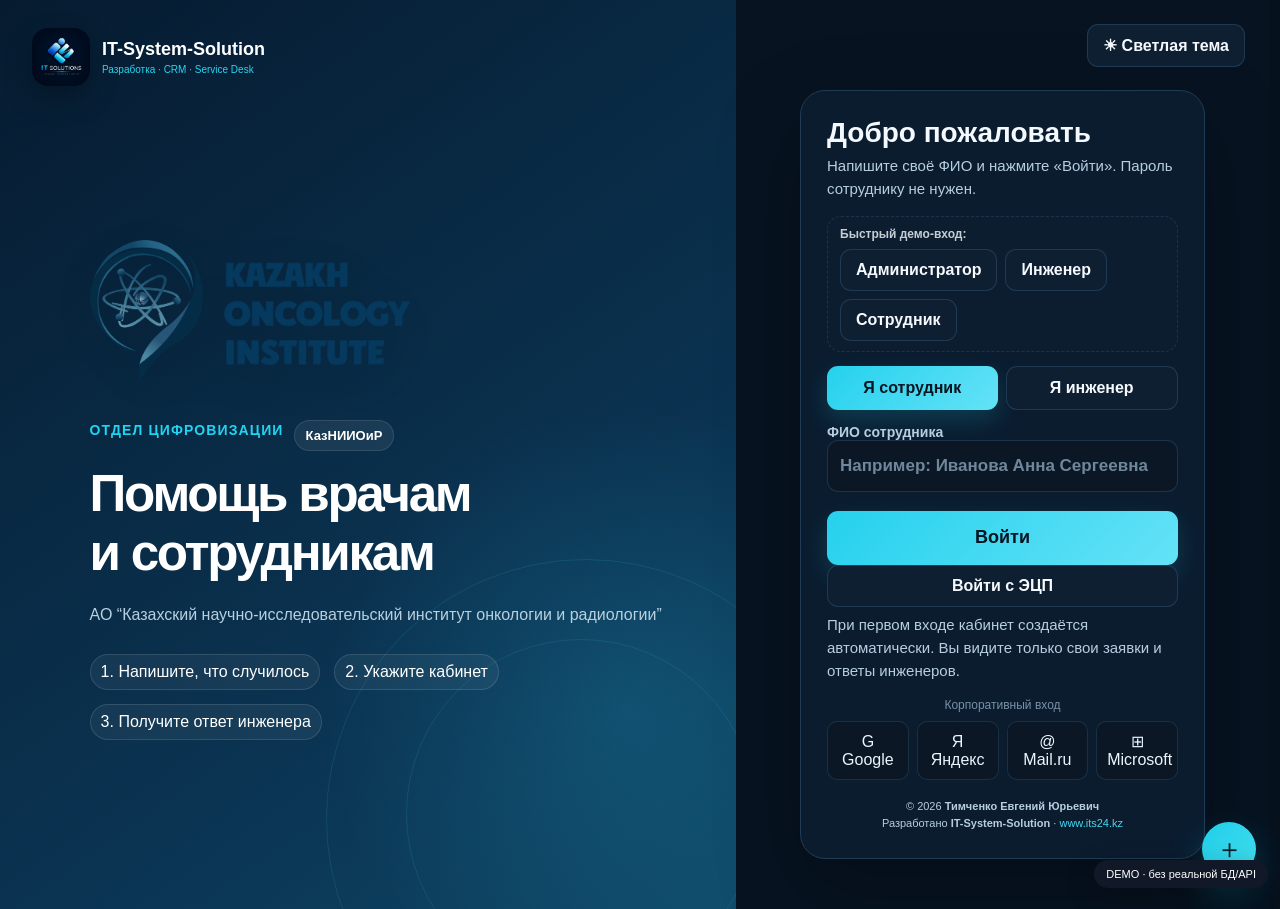
==== commit 7fa5281e: "Add files via upload" ====
--- a/index.html
+++ b/index.html
@@ -1,944 +1,946 @@
-<!doctype html>
-<html lang="ru">
-<head>
-  <meta charset="utf-8">
-  <meta name="viewport" content="width=device-width,initial-scale=1">
-  <meta name="theme-color" content="#081525">
-  <title>КазНИИОиР · Заявки и помощь инженеров</title>
-  <link rel="icon" type="image/png" href="assets/kazior-favicon.png">
-  <link rel="apple-touch-icon" href="assets/kazior-app-icon-192.png">
-  <link rel="manifest" href="manifest.json"><link rel="stylesheet" href="styles.css"><link rel="stylesheet" href="shared.css">
-</head>
-<body>
-  <div id="toastHost" class="toast-host"></div>
-
-  <section id="authScreen" class="auth-screen kazior-auth">
-    <button id="authThemeBtn" type="button" class="btn soft auth-theme-toggle" aria-label="Переключить тему">☀ Светлая тема</button>
-    <div class="auth-developer-mark">
-      <img src="assets/logo.jpeg" alt="IT-System-Solution">
-      <div><strong>IT-System-Solution</strong><span>Разработка · CRM · Service Desk</span></div>
-    </div>
-    <div class="auth-split">
-      <div class="auth-hero-panel">
-        <div class="auth-hero-content">
-          <div class="auth-tenant-brand">
-            <img id="authHeroImage" src="assets/kazior-logo.png" alt="Казахский научно-исследовательский институт онкологии и радиологии">
-          </div>
-          <div class="auth-kicker"><span class="eyebrow">ОТДЕЛ ЦИФРОВИЗАЦИИ</span><div class="tenant-label" id="authTenantShort">КазНИИОиР</div></div>
-          <h1>Помощь врачам<br>и сотрудникам</h1>
-          <p id="authTenantName">АО “Казахский научно-исследовательский институт онкологии и радиологии”</p>
-          <div class="auth-feature-grid">
-            <span>1. Напишите, что случилось</span><span>2. Укажите кабинет</span><span>3. Получите ответ инженера</span>
-          </div>
-        </div>
-        <div class="auth-orbit orbit-a"></div><div class="auth-orbit orbit-b"></div>
-      </div>
-      <div class="auth-form-panel">
-        <div class="auth-card auth-card-v7">
-          <div class="auth-org-mobile"><b id="authTenantMobile">КазНИИОиР</b><span>CRM · Service Desk</span></div>
-          <div class="auth-tabs hidden">
-            <button class="auth-tab active" data-auth="login">Вход</button>
-            <button class="auth-tab" data-auth="register">Регистрация</button>
-          </div>
-          <form id="loginForm" class="auth-form">
-            <div class="auth-form-title"><h2>Добро пожаловать</h2><p>Напишите своё ФИО и нажмите «Войти». Пароль не нужен.</p></div>
-            <div class="login-methods" role="group" aria-label="Способ входа">
-              <button type="button" class="btn primary" id="loginByNameBtn" aria-pressed="true">Я сотрудник</button>
-              <button type="button" class="btn soft" id="loginByPasswordBtn" aria-pressed="false">Я инженер</button>
-            </div>
-            <label id="loginFullNameLabel">ФИО сотрудника
-              <input id="loginFullName" autocomplete="name" maxlength="160" required placeholder="Например: Иванова Анна Сергеевна">
-              <datalist id="loginEmployees"></datalist>
-            </label>
-            <label id="loginNameLabel" class="hidden">ФИО или логин инженера<input id="loginName" autocomplete="username" disabled placeholder="Например: Баракбаева Айжан Айтулгановна"></label>
-            <label id="loginPasswordLabel" class="hidden">Пароль<input id="loginPassword" type="password" autocomplete="current-password" disabled placeholder="••••••••"></label>
-            <button class="btn primary wide auth-login-btn" type="submit">Войти</button>
-            <button id="edsLoginBtn" class="btn soft wide" type="button">Войти с ЭЦП</button><p id="edsLoginStatus" class="login-note" role="status"></p><p class="login-note">При первом входе кабинет создаётся автоматически. Вы видите только свои заявки и ответы инженеров.</p><div class="social-title">Корпоративный вход</div>
-            <div class="social-grid social-grid-four"><button class="social-btn" type="button" data-social="Google">G Google</button><button class="social-btn" type="button" data-social="Яндекс">Я Яндекс</button><button class="social-btn" type="button" data-social="Mail.ru">@ Mail.ru</button><button class="social-btn" type="button" data-social="Microsoft">⊞ Microsoft</button></div>
-          </form>
-          <form id="registerForm" class="auth-form hidden">
-            <div class="auth-form-title"><h2>Регистрация сотрудника</h2><p>После регистрации учетную запись подтверждает администратор.</p></div>
-            <div class="form-grid two">
-              <label>ФИО<input id="regFullName" required placeholder="Иванов Иван"></label>
-              <label>Подразделение<input id="regDept" placeholder="Поликлиника / отдел"></label>
-              <label>Телефон<input id="regPhone" placeholder="+7 777 000 00 00"></label>
-              <label>E-mail<input id="regEmail" type="email" required placeholder="user@onco.kz"></label>
-              <label>Логин<input id="regLogin" required placeholder="ivanov"></label>
-              <label>Пароль<input id="regPassword" type="password" minlength="6" required></label>
-              <input id="regOrg" type="hidden" value="КазНИИОиР">
-            </div>
-            <button class="btn primary wide" type="submit">Зарегистрироваться</button>
-            <p class="hint">Роль по умолчанию: <b>Сотрудник организации</b>. Доступ к чужим заявкам отсутствует.</p>
-          </form>
-          <div class="copyright auth-copy">© <span class="currentYear"></span> <b>Тимченко Евгений Юрьевич</b><br>Разработано <b>IT-System-Solution</b> · <a href="https://www.its24.kz" target="_blank" rel="noopener">www.its24.kz</a></div>
-        </div>
-      </div>
-    </div>
-  </section>
-
-  <div id="app" class="app hidden"><div id="sharedSyncBar" class="shared-sync" role="status"><span id="sharedSyncText">Подключаемся…</span><button id="sharedRetryBtn" type="button" class="hidden">Повторить</button><button id="sharedDraftBtn" type="button" class="hidden">Сохранить черновик</button></div>
-    <div id="notificationPanel" class="notification-panel hidden"><div class="notification-panel-head"><b>Уведомления</b><button id="markAllReadBtn" class="mini-btn">Прочитать все</button></div><div id="notificationList"></div></div>
-    <aside id="sidebar" class="sidebar">
-      <div class="brand sidebar-brand">
-        <img src="assets/logo.jpeg" alt="" onerror="this.style.display='none'">
-        <div class="brand-copy">
-          <div class="brand-name">IT-System-Solution</div>
-          <div class="brand-sub"><span id="sideTenantShort">КазНИИОиР</span> · Service CRM</div>
-        </div>
-        <button id="collapseBtn" class="collapse-btn" title="Свернуть меню">‹</button>
-      </div>
-
-      <button id="profileQuickBtn" class="user-mini user-mini-btn" type="button">
-        <div class="avatar" id="sideAvatar">ET</div>
-        <div class="grow">
-          <strong id="sideUserName">Пользователь</strong>
-          <span id="sideUserRole">Роль</span>
-        </div>
-      </button>
-
-      <nav id="nav" class="nav">
-        <div class="nav-section-label">Рабочее пространство</div>
-        <button class="nav-btn active" data-view="dashboard"><b>⌂</b> <span>Обзор</span></button>
-        <button class="nav-btn" data-view="profile"><b>◉</b> <span>Мой профиль</span></button>
-        <button class="nav-btn" data-view="chats"><b>◫</b> <span>Чаты</span><em id="sideChatBadge">2</em></button>
-        <button class="nav-btn" data-view="tasks"><b>✓</b> <span>Задачи</span><em id="sideTaskBadge" class="hidden">!</em></button>
-
-        <div class="nav-section-label">CRM / Service Desk</div>
-        <button class="nav-btn" data-view="tickets"><b>▦</b> <span>Заявки</span><em id="sideTicketBadge">1</em></button>
-        <button class="nav-btn" data-view="create"><b>＋</b> <span>Создать заявку</span></button>
-        <button class="nav-btn admin-only" data-view="contactcenter"><b>⌁</b> <span>Контакт-центр</span></button>
-        <button class="nav-btn admin-only" data-view="integrations"><b>↗</b> <span>Интеграции</span><em id="integrationBadge" class="hidden">!</em></button>
-        <button class="nav-btn" id="mailNavBtn" type="button"><b>✉</b> <span>Почта</span></button>
-        <button class="nav-btn" data-view="assistant"><b>✦</b> <span>AI ассистент</span></button>
-
-        <div class="nav-section-label">Справочник / управление</div>
-        <button class="nav-btn admin-only" data-view="accounts"><b>◎</b> <span>Учетные записи</span></button>
-        <button class="nav-btn" id="documentsNavBtn"><b>▤</b> <span>Документы <small>Тест</small></span></button>
-        <button class="nav-btn" data-view="directory"><b>☷</b> <span>Списки / сотрудники</span></button>
-        <button class="nav-btn admin-only" data-view="engineers"><b>◇</b> <span>Инженеры</span></button>
-        <button class="nav-btn" data-view="departments"><b>▤</b> <span>Подразделения</span></button>
-        <button class="nav-btn admin-only" data-view="analytics"><b>◕</b> <span>Аналитика</span></button>
-        <button class="nav-btn admin-only" data-view="reports"><b>◔</b> <span>Отчеты</span></button>
-        <button class="nav-btn super-only" data-view="security"><b>⚿</b> <span>Безопасность</span></button>
-        <button class="nav-btn super-only" data-view="settings"><b>⚙</b> <span>Настройки</span></button>
-      </nav>
-
-      <div class="side-footer">
-        <div class="system-state"><i></i><span>Локальная CRM активна</span></div>
-      </div>
-    </aside>
-
-    <main class="main">
-      <div class="workspacebar">
-        <div class="workspace-tabs">
-          <button class="workspace-tab active" data-workspace-view="dashboard">Главная</button>
-          <button class="workspace-tab" data-workspace-view="tickets">CRM</button>
-          <button class="workspace-tab" data-workspace-view="chats">Чаты</button>
-          <button class="workspace-tab" data-workspace-view="tasks">Задачи</button>
-          <button class="workspace-tab" data-workspace-view="directory">Справочник / управление</button>
-          <button class="workspace-tab admin-only" data-workspace-view="analytics">Аналитика</button>
-          <button class="workspace-tab admin-only" data-workspace-view="contactcenter">Контакт-центр</button>
-          <button class="workspace-tab admin-only" data-workspace-view="integrations">Почта / WhatsApp</button>
-          <button class="workspace-tab" data-workspace-view="assistant">AI</button>
-        </div>
-        <div class="workspace-actions">
-          <button id="notificationBtn" class="workspace-icon" title="Уведомления">🔔<span id="notificationBadge">1</span></button><button id="userStatusBtn" class="workspace-status" title="Статус"><i id="workspaceStatusDot"></i><span id="workspaceStatusText">Доступен</span></button>
-          <span id="workspaceClock" class="workspace-clock">--:--</span>
-        </div>
-      </div>
-
-      <header class="topbar">
-        <div class="top-left">
-          <button id="menuBtn" class="icon-btn mobile-menu">☰</button>
-          <div>
-            <h1 id="pageTitle">Обзор</h1>
-            <p id="pageSub">Сводка по заявкам и работе службы поддержки</p>
-          </div>
-        </div>
-        <div class="top-actions">
-          <input id="globalSearch" class="search" type="search" name="crm_query" readonly aria-label="Поиск заявок" autocomplete="off" autocapitalize="off" spellcheck="false" data-lpignore="true" data-1p-ignore="true" placeholder="Поиск по CRM…">
-          <button id="quickTopCreate" class="btn primary compact">+ Создать</button>
-          <button id="themeBtn" class="icon-btn" title="Сменить тему">☾</button><button id="installPwaBtn" class="icon-btn" title="Установить приложение">⇩</button>
-          <button id="logoutBtn" class="btn ghost">Выйти</button>
-        </div>
-      </header>
-
-      <section id="dashboardView" class="view active">
-        <div class="hero">
-          <div class="hero-copy">
-            <span class="eyebrow" id="heroEyebrow">SERVICE DESK · IT-SYSTEM-SOLUTION</span>
-            <h2 id="heroTitle">Единая CRM для заявок, врачей и обратной связи с инженерами</h2>
-            <p id="heroText">Создание, принятие в работу, перенаправление, ответы, вложения, уведомления и контроль статусов.</p>
-          </div>
-          <div class="hero-actions">
-            <button class="btn primary" data-jump="create">+ Создать заявку</button>
-            <button class="btn soft admin-only" data-jump="tickets">Открыть Kanban</button>
-          </div>
-        </div>
-
-        <div id="metricGrid" class="metric-grid"></div>
-
-        <div class="dash-grid">
-          <div class="panel">
-            <div class="panel-head">
-              <div><h3>Последние заявки</h3><p>Актуальные обращения</p></div>
-              <button class="link-btn" data-jump="tickets">Все заявки →</button>
-            </div>
-            <div id="recentList"></div>
-          </div>
-          <div class="panel" id="engineerLoadPanel">
-            <div class="panel-head"><div><h3>Загрузка инженеров</h3><p>Текущие заявки в работе</p></div></div>
-            <div id="loadList"></div>
-          </div>
-        </div>
-      </section>
-
-      <section id="ticketsView" class="view">
-        <div class="toolbar">
-          <div class="filter-row">
-            <select id="statusFilter">
-              <option value="">Все статусы</option>
-              <option value="new">Новая</option>
-              <option value="working">В работе</option>
-              <option value="waiting">Ожидание</option>
-              <option value="done">Выполнено</option>
-              <option value="closed">Закрыта</option>
-            </select>
-            <select id="priorityFilter">
-              <option value="">Все приоритеты</option>
-              <option value="P1">P1 — Критический</option>
-              <option value="P2">P2 — Высокий</option>
-              <option value="P3">P3 — Средний</option>
-              <option value="P4">P4 — Низкий</option>
-            </select>
-            <select id="engineerFilter" class="admin-only"></select>
-          </div>
-          <span id="ticketCounter" class="muted"></span>
-        </div>
-        <div id="kanban" class="kanban"></div>
-      </section>
-
-      <section id="createView" class="view">
-        <div class="create-layout">
-          <form id="createTicketForm" class="panel form-panel"><label class="employee-identity">Сотрудник KazIOR<input id="ticketEmployeeName" readonly aria-label="ФИО заявителя"><small>Ваше имя будет видно инженеру.</small></label>
-            <div class="panel-head"><div><h3>Что у вас случилось?</h3><p>Опишите проблему и укажите, где вас найти.</p></div></div>
-
-            <div class="form-grid two">
-              <label class="full">Что не работает? *
-                <div class="voice-field">
-                  <input id="ticketSubject" required placeholder="Например: не печатает принтер">
-                  <button class="voice-btn" type="button" data-voice-target="ticketSubject" aria-label="Заполнить поле голосом" title="Заполнить голосом">🎙</button>
-                </div>
-              </label>
-              <label class="full staff-detail hidden">ФИО заявителя
-                <input id="ticketRequesterName" placeholder="Если не заполнить — подставится ФИО из учетной записи">
-                <small class="field-help">При создании заявки поле автоматически заполняется из вашей учетной записи.</small>
-              </label>
-              <label class="ticket-category">Категория
-                <select id="ticketCategory"></select>
-              </label>
-              <label class="staff-detail">Приоритет
-                <select id="ticketPriority">
-                  <option value="P4">Низкий</option>
-                  <option value="P3" selected>Средний</option>
-                  <option value="P2">Высокий</option>
-                  <option value="P1">Критический</option>
-                </select>
-              </label>
-              <label>Ваше отделение
-                <input id="ticketDept" placeholder="Например: Поликлиника">
-              </label>
-              <label>Кабинет
-                <input id="ticketRoom" placeholder="Например: 315">
-              </label>
-              <label class="full">Корпус / локация
-                <input id="ticketLocation" placeholder="Например: Корпус B / 3 этаж">
-              </label>
-              <div class="full form-actions ai-create-actions"><button id="aiSelfHelpBtn" type="button" class="btn primary">✦ AI помощник · попробовать решить до заявки</button><button id="createAiBtn" type="button" class="btn soft">✦ AI · помочь описать проблему</button></div><label class="full">Подробности, если нужны
-                <div class="voice-field voice-field-textarea">
-                  <textarea id="ticketDescription" rows="6" placeholder="Что не работает? Где? Когда началось? Какая ошибка?"></textarea>
-                  <button class="voice-btn" type="button" data-voice-target="ticketDescription" aria-label="Заполнить поле голосом" title="Продиктовать описание">🎙</button>
-                </div>
-              </label>
-              <label>Телефон для связи *
-                <input id="ticketPhone" type="tel" autocomplete="tel" required placeholder="+7 777 000 00 00"><small>Обязательно: по этому номеру инженер свяжется с вами.</small>
-              </label>
-              <label class="staff-detail">Источник
-                <select id="ticketSource">
-                  <option>Web</option>
-                  <option>WhatsApp</option>
-                  <option>Telegram</option>
-                  <option>Телефон</option>
-                </select>
-              </label>
-              <label class="full">Кому отправить?<select id="sharedEngineerSelect"><option value="">Любому свободному инженеру</option></select></label><label class="full upload-box">
-                <span>📎 Прикрепить фото / документ</span>
-                <input id="ticketFiles" type="file" multiple>
-                <small id="ticketFilesInfo">Файлы не выбраны</small>
-                <div id="ticketFilesPreview" class="pending-attachments"></div>
-              </label>
-            </div>
-
-            <div class="form-actions">
-              <button type="button" id="aiClassifyBtn" class="btn soft">✦ AI классифицировать</button>
-              <button class="btn primary" type="submit">Создать заявку</button>
-            </div>
-          </form>
-
-          <div class="panel ai-side">
-            <span class="eyebrow">AI PRO</span>
-            <h3>AI ассистент новой заявки</h3>
-            <p>Локально анализирует тему и описание, предлагает категорию, приоритет и подсказку по диагностике.</p>
-            <div class="chips">
-              <span>AI автозаполнение</span><span>Категория</span><span>Приоритет</span>
-            </div>
-            <div id="createAiResult" class="ai-result">Введите тему и описание, затем нажмите «AI классифицировать».</div>
-          </div>
-        </div>
-      </section>
-
-
-      <section id="chatsView" class="view">
-        <div class="messenger-shell messenger-v11">
-          <aside class="chat-list-panel">
-            <div class="chat-list-head">
-              <div>
-                <h3>Чаты</h3>
-                <p>Сотрудники и переписка по заявкам</p>
-              </div>
-              <button id="newDirectChatBtn" class="circle-action" type="button" title="Найти сотрудника">＋</button>
-            </div>
-
-            <div class="chat-mode-tabs">
-              <button id="chatModePeople" class="chat-mode-btn active" type="button" data-chat-mode="people">Сотрудники</button>
-              <button id="chatModeTickets" class="chat-mode-btn" type="button" data-chat-mode="tickets">Заявки</button>
-            </div>
-
-            <div class="chat-search-wrap">
-              <input id="chatSearch" placeholder="ФИО, должность, телефон, отдел, текст…">
-            </div>
-
-            <div class="chat-filters">
-              <select id="chatDepartmentFilter">
-                <option value="">Все отделы</option>
-              </select>
-              <select id="chatRoleFilter">
-                <option value="">Все роли</option>
-                <option value="employee">Сотрудники</option>
-                <option value="engineer">Инженеры</option>
-                <option value="admin">Администраторы</option>
-                <option value="superadmin">Супер-администратор</option>
-              </select>
-              <select id="chatWorkStatusFilter">
-                <option value="">Любой статус</option>
-                <option value="available">Доступен</option>
-                <option value="busy">Занят</option>
-                <option value="away">Отошел</option>
-                <option value="dnd">Не беспокоить</option>
-                <option value="offline">Не в сети</option>
-              </select>
-              <select id="chatListSort">
-                <option value="recent">Новые переписки</option>
-                <option value="old">Старые переписки</option>
-                <option value="name">По ФИО</option>
-              </select>
-              <select id="chatAdminScope" class="super-only">
-                <option value="mine">Мои служебные чаты</option>
-                <option value="audit">Аудит служебных чатов</option>
-              </select>
-            </div>
-
-            <div id="chatList" class="chat-list"></div>
-          </aside>
-
-          <div class="chat-thread-panel">
-            <button id="chatBackToPeople" class="btn soft chat-mobile-back" type="button">Список сотрудников / заявок</button>
-            <div id="chatThreadHeader" class="chat-thread-head">
-              <div>
-                <h3>Выберите сотрудника или заявку</h3>
-                <p>Можно вести отдельную служебную переписку или чат по заявке.</p>
-              </div>
-            </div>
-
-            <div id="chatHistoryTools" class="chat-history-tools hidden">
-              <div class="chat-history-search">
-                <input id="chatMessageSearch" placeholder="Поиск внутри переписки…">
-              </div>
-              <input id="chatDateFilter" type="date" title="Сообщения за конкретный день">
-              <input id="chatMonthFilter" type="month" title="Сообщения за месяц">
-              <select id="chatMessageSort">
-                <option value="asc">Старые → новые</option>
-                <option value="desc">Новые → старые</option>
-              </select>
-              <button id="chatClearHistoryFilters" class="mini-btn" type="button">Сбросить</button>
-            </div>
-
-            <div id="chatMessages" class="chat-messages">
-              <div class="chat-empty">
-                <div class="chat-empty-art">💬</div>
-                <h3>Корпоративный CRM-мессенджер</h3>
-                <p>Найдите сотрудника по ФИО, должности, телефону или отделу и начните переписку.</p>
-              </div>
-            </div>
-
-            <div id="chatComposer" class="chat-composer disabled">
-              <label class="attach-btn attach-btn-wide" title="Прикрепить фото или документ"><span>📎</span><b>Файл</b><input id="chatFiles" type="file" multiple></label>
-              <button class="attach-btn attach-btn-wide voice-compose-btn" type="button" data-voice-target="chatText" title="Надиктовать сообщение"><span>🎙</span><b>Голос</b></button>
-              <div class="chat-compose-main">
-                <textarea id="chatText" rows="1" aria-label="Сообщение" placeholder="Напишите сообщение коллеге…"></textarea>
-                <div id="chatPendingPreview" class="pending-attachments compact"></div>
-              </div>
-              <button id="chatSendBtn" type="button" class="btn primary chat-send-v13">Отправить</button>
-            </div>
-            <div class="chat-privacy-note">
-              Enter — отправить · Shift + Enter — новая строка. Доступ к служебной переписке регулируется политикой организации.
-            </div>
-          </div>
-
-          <aside class="chat-info-panel">
-            <div id="chatInfo">
-              <div class="chat-info-empty">Информация о выбранном сотруднике или заявке появится здесь.</div>
-            </div>
-          </aside>
-        </div>
-      </section>
-
-      <section id="tasksView" class="view">
-        <div class="panel tasks-toolbar">
-          <div>
-            <h3>Задачи</h3>
-            <p>Персональные и сервисные задачи команды</p>
-          </div>
-          <button id="addTaskBtn" class="btn primary">+ Новая задача</button>
-        </div>
-        <div id="taskBoard" class="task-board"></div>
-      </section>
-
-      <section id="contactcenterView" class="view">
-        <div class="panel contact-hero">
-          <div>
-            <span class="eyebrow">OMNICHANNEL</span>
-            <h3>Контакт-центр</h3>
-            <p>Единая точка входа заявок из Web, WhatsApp, Telegram, телефона и e-mail.</p>
-          </div>
-          <span class="tag neutral">HTML-режим</span>
-        </div>
-        <div id="channelGrid" class="channel-grid"></div>
-      </section>
-
-
-      <section id="integrationsView" class="view"><div id="sharedWaPanel" class="panel"></div><div class="legacy-integrations hidden">
-        <div class="integration-hero panel">
-          <div>
-            <span class="eyebrow">CHANNELS & NOTIFICATIONS</span>
-            <h3>Почта и WhatsApp</h3>
-            <p>Подключение каналов коммуникации и автоматических уведомлений по заявкам.</p>
-          </div>
-          <div class="integration-hero-status">
-            <span id="waHeroStatus" class="tag warn">WhatsApp не настроен</span>
-          </div>
-        </div>
-
-        <div class="integration-layout">
-          <div class="panel integration-main-card">
-            <div class="integration-title-row">
-              <div class="provider-logo wa">WA</div>
-              <div>
-                <h3>WhatsApp · GREEN-API</h3>
-                <p>Автоматические уведомления о новых заявках и ответы сотрудникам.</p>
-              </div>
-              <span id="waConnectionStatus" class="tag warn">Не проверено</span>
-            </div>
-
-            <div class="security-note">В режиме браузера токен хранится до закрытия вкладки. В серверном режиме токен GREEN-API хранится на сервере.</div>
-            <div class="wa-incoming-card">
-              <h3>Входящие сообщения → заявки</h3>
-              <p>Новое личное сообщение создаёт заявку и уведомление в CRM. Текст, отправитель и вложения сохраняются в карточке.</p>
-              <label>Режим приёма<select id="waReceiveMode"><option value="browser">В открытом браузере</option><option value="server">Через сервер — круглосуточно</option></select></label>
-              <div id="waBridgeFields" class="hidden">
-                <label>Адрес приёмника<input id="waBridgeUrl" placeholder="https://crm.onco.kz" spellcheck="false"></label>
-                <label>Ключ доступа CRM к приёмнику<input id="waBridgeKey" type="password" autocomplete="off" placeholder="Ключ из настройки приёмника"></label>
-              </div>
-              <p id="waReceiveHelp" class="hint">Приём работает, пока эта вкладка открыта и выполнен вход сотрудника с правом управления интеграциями.</p>
-              <div class="form-actions integration-actions">
-                <button id="waStartReceiving" class="btn primary" type="button">Включить приём</button>
-                <button id="waStopReceiving" class="btn soft" type="button">Остановить</button>
-              </div>
-              <p id="waReceiveStatus" role="status" aria-live="polite">Приём не включён</p>
-            </div>
-
-            <div class="form-grid two">
-              <label>API URL
-                <input id="waApiUrl" value="https://api.green-api.com" spellcheck="false">
-              </label>
-              <label>ID Instance
-                <input id="waIdInstance" value="7103540119" spellcheck="false">
-              </label>
-              <label class="full">API Token Instance
-                <div class="secret-field">
-                  <input id="waApiToken" type="password" placeholder="Вставьте токен GREEN-API" autocomplete="off">
-                  <button id="waToggleToken" class="mini-btn" type="button">Показать</button>
-                </div>
-              </label>
-              <label>Номер для уведомлений CRM
-                <input id="waNotifyNumber" value="+7 777 971 25 55" placeholder="+7 777 000 00 00">
-              </label>
-              <label>Тестовый номер
-                <input id="waTestNumber" value="+7 777 971 25 55" placeholder="+7 777 000 00 00">
-              </label>
-            </div>
-
-            <div class="toggle-list">
-              <label class="toggle-row">
-                <input id="waNotifyNew" type="checkbox" checked>
-                <span><b>Новая заявка</b><small>Отправлять диспетчеру сообщение сразу после регистрации заявки.</small></span>
-              </label>
-              <label class="toggle-row">
-                <input id="waNotifyReply" type="checkbox" checked>
-                <span><b>Ответ сотруднику</b><small>Если администратор или инженер ответил в CRM, продублировать ответ на WhatsApp заявителя.</small></span>
-              </label>
-              <label class="toggle-row">
-                <input id="waNotifyStatus" type="checkbox" checked>
-                <span><b>Изменение статуса</b><small>Отправлять заявителю новый статус заявки.</small></span>
-              </label>
-            </div>
-
-            <div class="form-actions integration-actions">
-              <button id="waSaveBtn" class="btn soft" type="button">Сохранить настройки</button>
-              <button id="waCheckBtn" class="btn soft" type="button">Проверить подключение</button>
-              <button id="waTestBtn" class="btn primary" type="button">Отправить тест</button>
-            </div>
-
-            <div class="notification-preview">
-              <div class="notification-preview-head">Предпросмотр уведомления</div>
-              <pre id="waPreview">🔔 Новая заявка CRM
-
-№ KZ-000022
-Источник: WhatsApp
-Категория: Другое
-Приоритет: Низкий
-Отдел: Поликлиника
-Кабинет: 5
-Телефон: +77076834765
-
-Тема: принтер не печатает
-
-Описание:
-принтер</pre>
-            </div>
-          </div>
-
-          <div class="panel integration-log-card">
-            <div class="panel-head">
-              <div><h3>Журнал отправки</h3><p>Последние события интеграций</p></div>
-              <button id="clearIntegrationLogBtn" class="mini-btn" type="button">Очистить</button>
-            </div>
-            <div id="integrationLog" class="integration-log"></div>
-          </div>
-        </div>
-
-        <div class="mail-section">
-          <div class="panel mail-header-card">
-            <div>
-              <span class="eyebrow">MAIL CONNECTORS</span>
-              <h3>Подключение почты</h3>
-              <p>Google / Gmail, Яндекс Почта, Mail.ru и Microsoft Outlook / 365.</p>
-            </div>
-            <span class="tag neutral">OAuth / IMAP / SMTP</span>
-          </div>
-
-          <div class="mail-grid">
-            <div class="mail-card google">
-              <div class="mail-card-top">
-                <div class="provider-logo google">G</div>
-                <div><h4>Google / Gmail</h4><span id="mailGoogleStatus" class="tag warn">Не подключено</span></div>
-              </div>
-              <label>E-mail<input id="mailGoogleEmail" type="email" placeholder="name@gmail.com"></label>
-              <label>OAuth Client ID<input id="mailGoogleClientId" placeholder="Client ID"></label>
-              <div class="mail-card-actions">
-                <button class="btn soft" type="button" data-mail-help="google">Настроить OAuth</button>
-                <a class="btn soft mail-open-link" href="https://mail.google.com/" target="_blank" rel="noopener">Открыть Gmail</a>
-              </div>
-            </div>
-
-            <div class="mail-card yandex">
-              <div class="mail-card-top">
-                <div class="provider-logo yandex">Я</div>
-                <div><h4>Яндекс Почта</h4><span id="mailYandexStatus" class="tag warn">Не подключено</span></div>
-              </div>
-              <label>E-mail<input id="mailYandexEmail" type="email" placeholder="name@yandex.kz"></label>
-              <label>OAuth Client ID<input id="mailYandexClientId" placeholder="Client ID"></label>
-              <div class="mail-card-actions">
-                <button class="btn soft" type="button" data-mail-help="yandex">Настроить OAuth</button>
-                <a class="btn soft mail-open-link" href="https://mail.yandex.ru/" target="_blank" rel="noopener">Открыть Яндекс</a>
-              </div>
-            </div>
-
-            <div class="mail-card mailru">
-              <div class="mail-card-top">
-                <div class="provider-logo mailru">@</div>
-                <div><h4>Mail.ru</h4><span id="mailMailruStatus" class="tag warn">Не подключено</span></div>
-              </div>
-              <label>E-mail<input id="mailMailruEmail" type="email" placeholder="name@mail.ru"></label>
-              <label>OAuth Client ID<input id="mailMailruClientId" placeholder="Client ID"></label>
-              <div class="mail-card-actions">
-                <button class="btn soft" type="button" data-mail-help="mailru">Настроить OAuth</button>
-                <a class="btn soft mail-open-link" href="https://e.mail.ru/" target="_blank" rel="noopener">Открыть Mail.ru</a>
-              </div>
-            </div>
-            <div class="mail-card outlook">
-              <div class="mail-card-top">
-                <div class="provider-logo outlook">⊞</div>
-                <div><h4>Microsoft Outlook / 365</h4><span id="mailOutlookStatus" class="tag warn">Не подключено</span></div>
-              </div>
-              <label>E-mail<input id="mailOutlookEmail" type="email" placeholder="name@company.kz"></label>
-              <label>Microsoft Entra Client ID<input id="mailOutlookClientId" placeholder="Application (client) ID"></label>
-              <div class="mail-card-actions">
-                <button class="btn soft" type="button" data-mail-help="outlook">Настроить OAuth</button>
-                <a class="btn soft mail-open-link" href="https://outlook.office.com/mail/" target="_blank" rel="noopener">Открыть Outlook</a>
-              </div>
-            </div>
-          </div>
-
-          <div class="panel mail-runtime-note">
-            <h4>Как будет работать полноценная почта внутри CRM</h4>
-            <p>В чистой версии, открытой как <code>file://index.html</code>, браузер не может напрямую подключаться к IMAP/SMTP и безопасно хранить OAuth refresh-токены. Интерфейс и параметры подключения добавлены; для реального списка входящих/исходящих писем потребуется разместить CRM на HTTPS и подключить небольшой серверный шлюз.</p>
-            <button id="saveMailSettingsBtn" class="btn primary" type="button">Сохранить параметры почты</button>
-          </div>
-        </div>
-      </div></section>
-
-
-      <section id="profileView" class="view"><div id="sharedProfilePanel" class="panel"><h3>Связь с инженером</h3><div class="form-actions"><button id="telegramLinkBtn" class="btn soft" type="button">Подключить Telegram</button><button id="edsBindBtn" class="btn soft" type="button">Привязать мою ЭЦП</button></div><div id="telegramLinkResult"></div><h4>WhatsApp</h4><p>Нажмите кнопку и отправьте полученный код инженеру со своего WhatsApp.</p><button id="sharedLinkBtn" class="btn primary" type="button">Привязать мой WhatsApp</button><div id="sharedLinkResult"></div></div>
-        <div class="profile-cover" id="profileCover">
-          <div class="profile-cover-actions"><button id="profileBackgroundBtn" class="btn glass">Сменить фон</button></div>
-          <div class="profile-identity">
-            <div class="profile-photo-wrap"><div id="profileAvatarLarge" class="profile-avatar-large">ET</div><button id="profilePhotoBtn" class="photo-edit-btn" title="Изменить фото">📷</button><input id="profilePhotoInput" type="file" accept="image/*" class="hidden"></div>
-            <div><h2 id="profileName">Пользователь</h2><p id="profilePosition">Должность</p><div class="profile-status-row"><button id="profileStatusBtn" class="status-pill"><i></i><span>Доступен</span></button><span id="profileDeptBadge" class="tag neutral">Отдел</span></div></div>
-          </div>
-        </div>
-        <div class="profile-layout">
-          <div class="panel profile-card-main"><div class="panel-head"><div><h3>Контактная информация</h3><p>Можно редактировать свою учетную запись</p></div><button id="editProfileBtn" class="btn soft">Редактировать</button></div><div id="profileInfo"></div></div>
-          <div class="panel"><h3>Обо мне</h3><div id="profileAbout" class="profile-text"></div><h3 style="margin-top:18px">Интересы / навыки</h3><div id="profileInterests" class="chips"></div></div>
-          <div class="panel"><h3>Персонализация</h3><label>Тема<select id="profileThemeSelect"><option value="dark">Темная</option><option value="light">Светлая</option><option value="ocean">Океан</option><option value="aurora">Аврора</option><option value="custom">Своя картинка</option></select></label><label class="upload-box">Фоновая картинка<input id="profileBackgroundInput" type="file" accept="image/*"><small>Используется только в вашей учетной записи.</small></label><button id="profileNotificationBtn" class="btn soft wide" type="button">🔔 Разрешить системные уведомления</button></div>
-        </div>
-      </section>
-
-      <section id="directoryView" class="view">
-        <div class="panel directory-panel">
-          <div class="panel-head directory-head">
-            <div><h3>Списки и сотрудники</h3><p>Все зарегистрированные сотрудники, новые учетные записи, подразделения и контакты</p></div>
-            <div class="directory-tools">
-              <input id="directorySearch" class="search small-search" placeholder="Найти по ФИО, отделению или телефону…">
-              <select id="directoryStatusFilter"><option value="">Все статусы</option><option value="active">Активные</option><option value="pending">Новые / ожидают</option></select>
-              <select id="directoryRoleFilter"><option value="">Все роли</option><option value="employee">Сотрудники</option><option value="engineer">Инженеры</option><option value="admin">Администраторы</option><option value="superadmin">Супер-админ</option></select>
-            </div>
-          </div>
-          <div id="directorySummary" class="directory-summary"></div>
-          <div id="directoryGrid" class="directory-grid"></div>
-        </div>
-      </section>
-
-      <section id="departmentsView" class="view">
-        <div class="panel"><div class="panel-head"><div><h3>Подразделения</h3><p>Структура организации, руководители и сотрудники</p></div><button id="addDepartmentBtn" class="btn primary department-manage-only">+ Подразделение</button></div><div id="departmentGrid" class="department-grid"></div></div>
-      </section>
-
-      <section id="analyticsView" class="view">
-        <div id="analyticsMetrics" class="metric-grid analytics-metrics"></div>
-        <div class="analytics-grid"><div class="panel"><div class="panel-head"><div><h3>Загрузка по инженерам</h3><p>Открытые и просроченные заявки</p></div></div><div id="analyticsEngineerBars"></div></div><div class="panel"><div class="panel-head"><div><h3>Категории обращений</h3><p>Распределение заявок</p></div></div><div id="analyticsCategoryBars"></div></div></div>
-      </section>
-
-      <section id="mailboxView" class="view">
-        <div class="mailbox-shell"><aside class="mailbox-folders"><button class="btn primary wide" id="composeMailBtn">+ Написать</button><div class="mailbox-folder active">📥 Входящие <b id="mailInboxCount">3</b></div><div class="mailbox-folder">📤 Отправленные</div><div class="mailbox-folder">⭐ Важные</div><div class="mailbox-accounts" id="mailAccountsMini"></div></aside><div class="mailbox-list"><div class="mailbox-list-head"><h3>Почта</h3><input id="mailSearch" placeholder="Поиск писем"></div><div id="mailList"></div></div><div class="mailbox-reader" id="mailReader"><div class="chat-empty"><div class="chat-empty-art">✉️</div><h3>Выберите письмо</h3><p>Подключенные ящики Google, Яндекс, Mail.ru и Microsoft Outlook будут отображаться в одном окне.</p></div></div></div>
-      </section>
-
-      <section id="securityView" class="view">
-        <div class="panel security-policy"><span class="eyebrow">SECURITY POLICY</span><h2>Политика информационной безопасности CRM</h2><p class="policy-lead">Для АО “Казахский научно-исследовательский институт онкологии и радиологии”. Версия для внедрения IT-System-Solution.</p><div id="securityPolicyContent"></div></div>
-      </section>
-
-      <section id="accountsView" class="view">
-        <div class="panel">
-          <div class="panel-head accounts-head">
-            <div><h3>Учетные записи</h3><p>Все сотрудники доступны для поиска. Роли и индивидуальные права назначает только супер-администратор.</p></div>
-            <button id="addAccountBtn" class="btn primary super-only">+ Создать учетную запись</button>
-          </div>
-          <div class="accounts-toolbar">
-            <input id="accountsSearch" class="search" placeholder="Поиск: ФИО, логин, отдел, телефон, e-mail, должность…">
-            <select id="accountsRoleFilter"><option value="">Все роли</option><option value="employee">Сотрудники</option><option value="engineer">Инженеры</option><option value="admin">Администраторы</option><option value="superadmin">Супер-админ</option></select>
-          </div>
-          <div class="table-wrap"><table>
-            <thead><tr><th>Пользователь</th><th>Организация / отдел</th><th>Роль / права</th><th>Статус</th><th>Контакты</th><th>Действия</th></tr></thead>
-            <tbody id="accountsBody"></tbody>
-          </table></div>
-        </div>
-      </section>
-
-      <section id="engineersView" class="view"><div class="panel engineer-toolbar"><div><h3>Команда Отдела Цифровизации</h3><p>Доступность, загрузка и перенаправление заявок</p></div><div class="legend-status"><span><i class="st available"></i>Доступен</span><span><i class="st busy"></i>Занят</span><span><i class="st away"></i>Отошел</span><span><i class="st dnd"></i>Не беспокоить</span></div></div><div id="engineerCards" class="card-grid"></div></section>
-
-      <section id="reportsView" class="view">
-        <div class="metric-grid" id="reportMetrics"></div>
-        <div class="panel report-filter-panel">
-          <label><input id="reportOverdueOnly" type="checkbox"> Только просроченные заявки</label>
-          <input id="reportEmployeeSearch" class="search small-search" placeholder="Поиск: сотрудник, телефон, инженер…">
-        </div>
-        <div class="panel">
-          <div class="panel-head">
-            <div><h3>Экспорт отчетов</h3><p>PDF через печать браузера, Excel-совместимый CSV</p></div>
-          </div>
-          <div class="report-actions">
-            <button id="printPdfBtn" class="btn primary">Открыть отчет PDF</button>
-            <button id="exportCsvBtn" class="btn soft">Открыть отчет Excel</button>
-          </div>
-          <div id="reportTable" class="table-wrap report-table-watermarked"></div>
-          <div class="report-screen-copyright">
-            <div><b>© <span class="currentYear"></span> Тимченко Евгений Юрьевич</b><br>Разработано <b>IT-System-Solution</b> · evgeniy.tim.91@inbox.ru · www.its24.kz</div>
-            <img src="assets/author-signature.png" alt="Подпись автора">
-          </div>
-        </div>
-      </section>
-
-      <section id="assistantView" class="view">
-        <div class="assistant-layout">
-          <div class="panel">
-            <span class="eyebrow">AI ASSISTANT</span>
-            <h3>Быстрая помощь по заявкам, ответам и диагностике</h3>
-            <p class="muted">Работает локально по правилам и базе типовых рекомендаций.</p>
-            <label>Выберите заявку
-              <select id="aiTicketSelect"></select>
-            </label>
-            <label>Вопрос
-              <textarea id="aiQuestion" rows="7" placeholder="Например: что ответить пользователю / как проверить сеть / как классифицировать проблему"></textarea>
-            </label>
-            <div class="form-actions">
-              <button id="aiAnswerBtn" class="btn primary">Спросить AI</button>
-              <button id="aiUseCurrentBtn" class="btn soft">Взять текущую заявку</button>
-            </div>
-          </div>
-          <div class="panel">
-            <h3>Ответ AI</h3>
-            <div id="aiAnswer" class="ai-answer">Здесь появится рекомендация.</div>
-          </div>
-        </div>
-      </section>
-
-      <section id="settingsView" class="view">
-        <div class="settings-grid">
-          <div class="panel"><span class="eyebrow">TENANT BRANDING</span><h3>Организация</h3><label>Полное название<input id="settingOrgName"></label><label>Короткое название<input id="settingOrgShort"></label><label>Основной IT-отдел<input id="settingDepartmentName"></label><button id="saveBrandingBtn" class="btn primary">Сохранить</button><p class="hint">Логотип и подпись разработчика IT-System-Solution остаются неизменными.</p></div>
-          <div class="panel super-only login-designer-card">
-            <span class="eyebrow">LOGIN PAGE DESIGNER</span>
-            <h3>Начальная страница входа</h3>
-            <p class="muted">Изменяйте изображение, ширину левой части, размер и высоту логотипа. Предпросмотр меняется сразу.</p>
-
-            <div id="loginLivePreview" class="login-live-preview">
-              <div class="login-live-left">
-                <img id="loginLiveImage" src="assets/kazior-logo.png" alt="КазНИИОиР">
-                <div class="login-live-copy">
-                  <span>ОТДЕЛ ЦИФРОВИЗАЦИИ · КАЗНИИОИР</span>
-                  <strong>Единая система заявок для IT-поддержки</strong>
-                  <small id="loginLiveOrg">АО «Казахский научно-исследовательский институт онкологии и радиологии»</small>
-                </div>
-              </div>
-              <div class="login-live-right">
-                <div class="login-live-card">
-                  <div class="login-live-tabs"><b>Вход</b><span>Регистрация</span></div>
-                  <div class="login-live-line"></div>
-                  <div class="login-live-input"></div>
-                  <div class="login-live-input"></div>
-                  <div class="login-live-button">Войти</div>
-                  <small>Разработано IT-System-Solution</small>
-                </div>
-              </div>
-            </div>
-
-            <div class="login-designer-controls">
-              <label>Ширина изображения <b id="loginLogoSizeValue">320 px</b>
-                <input id="settingLoginLogoSize" type="range" min="180" max="620" step="10" value="320">
-              </label>
-              <label>Максимальная высота изображения <b id="loginLogoHeightValue">240 px</b>
-                <input id="settingLoginLogoHeight" type="range" min="100" max="380" step="10" value="240">
-              </label>
-              <label>Ширина левой части <b id="loginLeftWidthValue">58%</b>
-                <input id="settingLoginLeftWidth" type="range" min="46" max="72" step="1" value="58">
-              </label>
-              <label>Смещение изображения по высоте <b id="loginLogoOffsetYValue">0 px</b>
-                <input id="settingLoginLogoOffsetY" type="range" min="-100" max="120" step="5" value="0">
-              </label>
-            </div>
-
-            <label class="upload-box">Загрузить другое изображение с компьютера
-              <input id="settingLoginImageInput" type="file" accept="image/*">
-              <small>PNG/JPG/WebP, рекомендуется до 2,5 МБ. Изображение сохраняется в общей базе CRM.</small>
-            </label>
-            <div class="form-actions" style="justify-content:flex-start">
-              <button id="saveLoginDesignBtn" class="btn primary" type="button">Сохранить оформление</button>
-              <button id="resetLoginDesignBtn" class="btn soft" type="button">Вернуть КазНИИОиР</button>
-            </div>
-          </div>
-          <div class="panel"><h3>Уведомления</h3><label class="toggle-row"><input id="settingSoundEnabled" type="checkbox" checked><span><b>Звук новых заявок</b><small>Мягкий двойной сигнал внутри учетной записи.</small></span></label><label>Контроль SLA каждые<select id="settingSlaCheck"><option value="1">1 минуту</option><option value="5">5 минут</option><option value="10">10 минут</option></select></label><button id="requestSystemNotificationsBtn" class="btn soft" type="button">🔔 Разрешить уведомления Windows / телефона</button><p class="hint">На телефоне лучше установить CRM как PWA. Для push при полностью закрытом приложении понадобится серверный Web Push.</p></div>
-          <div class="panel"><h3>Интеграции</h3><p class="muted">WhatsApp GREEN-API и корпоративная почта настраиваются отдельно.</p><button class="btn primary" type="button" data-jump="integrations">Открыть интеграции</button></div>
-          <div class="panel"><h3>Веб-приложение / PWA</h3><p class="muted">При размещении на HTTPS приложение можно установить на смартфон и рабочий компьютер как PWA.</p><button id="settingsInstallPwaBtn" class="btn soft">Установить приложение</button></div>
-          <div class="panel super-only database-card">
-            <span class="eyebrow">DATABASE CONTROL</span>
-            <h3>Резервная копия общей базы</h3>
-            <p class="muted">Супер-администратор может сделать резервную копию базы, загрузить ранее сохраненную копию или очистить рабочие данные.</p>
-            <div class="database-actions">
-              <button id="exportDbBtn" class="btn primary" type="button">⬇ Выгрузить базу JSON</button>
-              <button id="importDbBtn" class="btn soft" type="button">⬆ Загрузить базу</button>
-              <input id="importDbInput" type="file" accept=".json,application/json" class="hidden">
-              <button id="clearWorkDbBtn" class="btn danger" type="button">Очистить заявки / задачи</button>
-              <button id="resetDemoBtn" class="btn danger" type="button">Сбросить до базы v13</button>
-            </div>
-            <div id="dbStats" class="db-stats"></div>
-          </div>
-          <div class="panel"><h3>Хранение на компьютере или сервере</h3><p class="muted">Заявки, сотрудники, переписка и загруженные вложения сохраняются в общей базе SQLite. Другие компьютеры подключаются к тому же серверу.</p><p class="hint">Скачивайте резервную копию и сохраняйте её на отдельный диск. Ссылки на файлы WhatsApp, которые ещё не удалось загрузить, не являются сохранёнными файлами.</p></div>
-        </div>
-      </section>
-
-      <nav class="mobile-quickbar">
-        <button data-jump="dashboard">⌂<span>Главная</span></button>
-        <button data-jump="create">＋<span>Заявка</span></button>
-        <button data-jump="tickets">▦<span>Заявки</span></button>
-        <button data-jump="tasks">✓<span>Задачи</span></button>
-        <button data-jump="profile">◎<span>Профиль</span></button>
-      </nav>
-      <footer class="footer">
-        <div>
-          © <span class="currentYear"></span> <strong>Тимченко Евгений Юрьевич</strong>
-          · <a href="mailto:evgeniy.tim.91@inbox.ru">evgeniy.tim.91@inbox.ru</a>
-          · <a href="https://www.its24.kz" target="_blank" rel="noopener">www.its24.kz</a>
-          · <a href="tel:+77779712555">+7 777 971 25 55</a>
-          · <a href="https://wa.me/77779712555" target="_blank" rel="noopener">WhatsApp</a>
-        </div>
-      </footer>
-    </main>
-  </div>
-
-  <button id="floatingCreateBtn" class="floating-create" title="Создать заявку">＋</button>
-
-  <div id="ticketModal" class="modal-backdrop hidden">
-    <div class="modal large">
-      <div class="modal-head">
-        <div><span class="eyebrow">TICKET</span><h3 id="ticketModalTitle">Заявка</h3></div>
-        <button class="icon-btn" data-close="ticketModal">✕</button>
-      </div>
-      <div id="ticketModalContent"></div>
-    </div>
-  </div>
-
-  <div id="accountModal" class="modal-backdrop hidden">
-    <div class="modal">
-      <div class="modal-head"><h3>Новая учетная запись</h3><button class="icon-btn" data-close="accountModal">✕</button></div>
-      <form id="accountForm">
-        <div class="form-grid two">
-          <label>ФИО<input id="accName" required></label>
-          <label>Логин<input id="accLogin" required></label>
-          <label>E-mail<input id="accEmail" type="email" required></label>
-          <label>Телефон<input id="accPhone"></label>
-          <label>Организация<input id="accOrg"></label>
-          <label>Отдел<input id="accDept"></label>
-          <label>Роль
-            <select id="accRole">
-              <option value="employee">Сотрудник организации</option>
-              <option value="engineer">Инженер</option>
-              <option value="admin">Администратор</option>
-              <option value="superadmin">Супер-администратор</option>
-            </select>
-          </label>
-          <label>Пароль<input id="accPassword" type="password" minlength="10" autocomplete="new-password" required></label>
-        </div>
-        <div class="form-actions"><button class="btn primary" type="submit">Создать</button></div>
-      </form>
-    </div>
-  </div>
-
-
-  <div id="accountEditModal" class="modal-backdrop hidden">
-    <div class="modal large">
-      <div class="modal-head"><div><span class="eyebrow">ACCESS CONTROL</span><h3>Редактирование учетной записи</h3></div><button class="icon-btn" data-close="accountEditModal">✕</button></div>
-      <form id="accountEditForm">
-        <input id="editAccountId" type="hidden">
-        <div class="account-edit-layout">
-          <div class="panel-like">
-            <h4>Профиль и роль</h4>
-            <div class="form-grid two">
-              <label>ФИО<input id="editAccountName" required></label>
-              <label>Логин<input id="editAccountLogin" required></label>
-              <label>E-mail<input id="editAccountEmail" type="email"></label>
-              <label>Телефон<input id="editAccountPhone"></label>
-              <label>Подразделение<input id="editAccountDept"></label>
-              <label>Должность<input id="editAccountPosition"></label>
-              <label>Роль<select id="editAccountRole"><option value="employee">Сотрудник организации</option><option value="engineer">Инженер</option><option value="admin">Администратор</option><option value="superadmin">Супер-администратор</option></select></label>
-              <label>Статус<select id="editAccountStatus"><option value="active">Активен</option><option value="pending">Ожидает подтверждения</option><option value="blocked">Заблокирован</option></select></label>
-            </div>
-          </div>
-          <div class="panel-like">
-            <h4>Индивидуальные права</h4>
-            <p class="muted">Права дополняют выбранную роль. У супер-администратора полный доступ всегда.</p>
-            <div class="permission-grid">
-              <label class="permission-row"><input id="permViewAllTickets" type="checkbox"><span><b>Все заявки</b><small>Просматривать заявки всех сотрудников.</small></span></label>
-              <label class="permission-row permission-important"><input id="permViewAllChats" type="checkbox"><span><b>Чужие переписки и чаты</b><small>Разрешает видеть сообщения других сотрудников и инженеров. Выдается только супер-администратором.</small></span></label>
-              <label class="permission-row"><input id="permManageTickets" type="checkbox"><span><b>Управлять заявками</b><small>Принимать, менять статус и отвечать.</small></span></label>
-              <label class="permission-row"><input id="permAssignTickets" type="checkbox"><span><b>Назначать инженеров</b><small>Назначать и перенаправлять заявки.</small></span></label>
-              <label class="permission-row"><input id="permManageUsers" type="checkbox"><span><b>Учетные записи</b><small>Редактировать пользователей и роли.</small></span></label>
-              <label class="permission-row"><input id="permManageTasks" type="checkbox"><span><b>Задачи отдела</b><small>Назначать задачи другим сотрудникам.</small></span></label>
-              <label class="permission-row"><input id="permManageDepartments" type="checkbox"><span><b>Управлять подразделениями</b><small>Создавать, переименовывать, удалять подразделения и перемещать сотрудников между ними.</small></span></label>
-              <label class="permission-row"><input id="permViewReports" type="checkbox"><span><b>Отчеты и аналитика</b><small>Просматривать отчеты и просрочки.</small></span></label>
-              <label class="permission-row"><input id="permManageIntegrations" type="checkbox"><span><b>Интеграции</b><small>Почта, WhatsApp и контакт-центр.</small></span></label>
-            </div>
-          </div>
-        </div>
-        <div class="form-actions"><button class="btn primary" type="submit">Сохранить учетную запись</button></div>
-      </form>
-    </div>
-  </div>
-
-  <div id="taskModal" class="modal-backdrop hidden"><div class="modal task-modal-v13"><div class="modal-head"><div><span class="eyebrow">TASK</span><h3 id="taskModalTitle">Новая задача</h3><p id="taskModalMeta" class="muted"></p></div><button class="icon-btn" data-close="taskModal">✕</button></div><form id="taskForm">
-    <input id="taskEditId" type="hidden">
-    <label>Название<div class="voice-field"><input id="taskTitle" required placeholder="Что нужно сделать"><button class="voice-btn" type="button" data-voice-target="taskTitle" aria-label="Заполнить поле голосом" title="Надиктовать задачу">🎙</button></div></label>
-    <div class="form-grid two"><label>Срок<input id="taskDue" type="datetime-local"></label><label>Статус<select id="taskStatus"><option value="todo">Новые</option><option value="progress">В работе</option><option value="done">Выполнено</option></select></label><label id="taskAssigneeWrap" class="full">Исполнитель<div class="assignee-search-wrap"><input id="taskAssigneeSearch" placeholder="Поиск по ФИО, отделу, телефону"><select id="taskAssignee"></select></div></label></div>
-    <label>Описание<div class="voice-field voice-field-textarea"><textarea id="taskDescription" rows="6" placeholder="Подробно опишите задачу"></textarea><button class="voice-btn" type="button" data-voice-target="taskDescription" aria-label="Заполнить поле голосом" title="Продиктовать описание">🎙</button></div></label>
-    <div id="taskPermissionHint" class="task-permission-hint"></div>
-    <div class="form-actions"><button id="taskSaveBtn" class="btn primary" type="submit">Создать задачу</button><button id="taskDeleteBtn" class="btn danger hidden" type="button">Удалить задачу</button></div></form></div></div>
-  <div id="profileEditModal" class="modal-backdrop hidden"><div class="modal"><div class="modal-head"><h3>Редактировать профиль</h3><button class="icon-btn" data-close="profileEditModal">✕</button></div><form id="profileEditForm"><div class="form-grid two"><label>ФИО<input id="editProfileName" required></label><label>Должность<input id="editProfilePosition"></label><label>E-mail<input id="editProfileEmail" type="email"></label><label>Телефон<input id="editProfilePhone"></label><label>Подразделение<input id="editProfileDept"></label><label>Локация<input id="editProfileLocation"></label><label class="full">Обо мне<textarea id="editProfileAbout" rows="4"></textarea></label><label class="full">Интересы / навыки через запятую<input id="editProfileInterests"></label></div><div class="form-actions"><button class="btn primary" type="submit">Сохранить профиль</button></div></form></div></div>
-
-  <div id="personCardModal" class="modal-backdrop hidden">
-    <div class="modal person-card-modal">
-      <div class="modal-head"><div><span class="eyebrow">EMPLOYEE CARD</span><h3 id="personCardTitle">Карточка сотрудника</h3></div><button class="icon-btn" data-close="personCardModal">✕</button></div>
-      <div id="personCardContent"></div>
-    </div>
-  </div>
-
-  <div id="attachmentViewerModal" class="modal-backdrop hidden">
-    <div class="modal attachment-viewer-modal">
-      <div class="modal-head">
-        <div><span class="eyebrow">ATTACHMENT</span><h3 id="attachmentViewerTitle">Вложение</h3></div>
-        <button class="icon-btn" data-close="attachmentViewerModal">✕</button>
-      </div>
-      <div id="attachmentViewerBody" class="attachment-viewer-body"></div>
-      <div class="form-actions"><button id="attachmentViewerDownload" class="btn primary" type="button">Скачать</button></div>
-    </div>
-  </div>
-
-  <div id="reportPreviewModal" class="modal-backdrop hidden">
-    <div class="modal report-preview-modal">
-      <div class="modal-head">
-        <div><span class="eyebrow">REPORT PREVIEW</span><h3>Предпросмотр отчета</h3></div>
-        <button class="icon-btn" data-close="reportPreviewModal">✕</button>
-      </div>
-      <div class="report-preview-toolbar">
-        <button id="reportPreviewPrintBtn" class="btn primary" type="button">Печать / сохранить PDF</button>
-        <button id="reportPreviewExcelBtn" class="btn soft" type="button">Скачать Excel (.xls)</button>
-      </div>
-      <div id="reportPreviewContent" class="report-preview-sheet"></div>
-    </div>
-  </div>
-
-  <script src="whatsapp-core.js"></script>
-  <script src="app.js"></script>
-<script src="ncalayer.js"></script>
-<script src="v16-ui.js"></script>
-<script src="v17-ui.js"></script>
-<script src="v18-ui.js"></script>
-<script src="v19-ui.js"></script>
-</body>
-</html>
+<!doctype html>
+<html lang="ru">
+<head>
+  <meta charset="utf-8">
+  <meta name="viewport" content="width=device-width,initial-scale=1">
+  <meta name="theme-color" content="#081525">
+  <title>КазНИИОиР · Заявки и помощь инженеров</title>
+  <link rel="icon" type="image/png" href="assets/kazior-favicon.png">
+  <link rel="apple-touch-icon" href="assets/kazior-app-icon-192.png">
+  <link rel="manifest" href="manifest.json"><link rel="stylesheet" href="styles.css"><link rel="stylesheet" href="shared.css">
+</head>
+<body>
+  <div id="toastHost" class="toast-host"></div>
+
+  <section id="authScreen" class="auth-screen kazior-auth">
+    <button id="authThemeBtn" type="button" class="btn soft auth-theme-toggle" aria-label="Переключить тему">☀ Светлая тема</button>
+    <div class="auth-developer-mark">
+      <img src="assets/logo.jpeg" alt="IT-System-Solution">
+      <div><strong>IT-System-Solution</strong><span>Разработка · CRM · Service Desk</span></div>
+    </div>
+    <div class="auth-split">
+      <div class="auth-hero-panel">
+        <div class="auth-hero-content">
+          <div class="auth-tenant-brand">
+            <img id="authHeroImage" src="assets/kazior-logo.png" alt="Казахский научно-исследовательский институт онкологии и радиологии">
+          </div>
+          <div class="auth-kicker"><span class="eyebrow">ОТДЕЛ ЦИФРОВИЗАЦИИ</span><div class="tenant-label" id="authTenantShort">КазНИИОиР</div></div>
+          <h1>Помощь врачам<br>и сотрудникам</h1>
+          <p id="authTenantName">АО “Казахский научно-исследовательский институт онкологии и радиологии”</p>
+          <div class="auth-feature-grid">
+            <span>1. Напишите, что случилось</span><span>2. Укажите кабинет</span><span>3. Получите ответ инженера</span>
+          </div>
+        </div>
+        <div class="auth-orbit orbit-a"></div><div class="auth-orbit orbit-b"></div>
+      </div>
+      <div class="auth-form-panel">
+        <div class="auth-card auth-card-v7">
+          <div class="auth-org-mobile"><b id="authTenantMobile">КазНИИОиР</b><span>CRM · Service Desk</span></div>
+          <div class="auth-tabs hidden">
+            <button class="auth-tab active" data-auth="login">Вход</button>
+            <button class="auth-tab" data-auth="register">Регистрация</button>
+          </div>
+          <form id="loginForm" class="auth-form">
+            <div class="auth-form-title"><h2>Добро пожаловать</h2><p>GitHub Pages DEMO. Данные сохраняются только в этом браузере.</p></div><div id="githubDemoQuick" class="demo-quick-login" aria-label="Быстрый демо-вход"><b>Быстрый демо-вход:</b><button type="button" class="btn soft" data-demo-login="admin">Администратор</button><button type="button" class="btn soft" data-demo-login="engineer">Инженер</button><button type="button" class="btn soft" data-demo-login="employee">Сотрудник</button></div>
+            <div class="login-methods" role="group" aria-label="Способ входа">
+              <button type="button" class="btn primary" id="loginByNameBtn" aria-pressed="true">Я сотрудник</button>
+              <button type="button" class="btn soft" id="loginByPasswordBtn" aria-pressed="false">Я инженер</button>
+            </div>
+            <label id="loginFullNameLabel">ФИО сотрудника
+              <input id="loginFullName" autocomplete="name" maxlength="160" required placeholder="Например: Иванова Анна Сергеевна">
+              <datalist id="loginEmployees"></datalist>
+            </label>
+            <label id="loginNameLabel" class="hidden">ФИО или логин инженера<input id="loginName" autocomplete="username" disabled placeholder="Например: demo-admin"></label>
+            <label id="loginPasswordLabel" class="hidden">Пароль<input id="loginPassword" type="password" autocomplete="current-password" disabled placeholder="••••••••"></label>
+            <button class="btn primary wide auth-login-btn" type="submit">Войти</button>
+            <button id="edsLoginBtn" class="btn soft wide" type="button">Войти с ЭЦП</button><p id="edsLoginStatus" class="login-note" role="status"></p><p class="login-note">При первом входе кабинет создаётся автоматически. Вы видите только свои заявки и ответы инженеров.</p><div class="social-title">Корпоративный вход</div>
+            <div class="social-grid social-grid-four"><button class="social-btn" type="button" data-social="Google">G Google</button><button class="social-btn" type="button" data-social="Яндекс">Я Яндекс</button><button class="social-btn" type="button" data-social="Mail.ru">@ Mail.ru</button><button class="social-btn" type="button" data-social="Microsoft">⊞ Microsoft</button></div>
+          </form>
+          <form id="registerForm" class="auth-form hidden">
+            <div class="auth-form-title"><h2>Регистрация сотрудника</h2><p>После регистрации учетную запись подтверждает администратор.</p></div>
+            <div class="form-grid two">
+              <label>ФИО<input id="regFullName" required placeholder="Иванов Иван"></label>
+              <label>Подразделение<input id="regDept" placeholder="Поликлиника / отдел"></label>
+              <label>Телефон<input id="regPhone" placeholder="+7 777 000 00 00"></label>
+              <label>E-mail<input id="regEmail" type="email" required placeholder="user@onco.kz"></label>
+              <label>Логин<input id="regLogin" required placeholder="ivanov"></label>
+              <label>Пароль<input id="regPassword" type="password" minlength="6" required></label>
+              <input id="regOrg" type="hidden" value="КазНИИОиР">
+            </div>
+            <button class="btn primary wide" type="submit">Зарегистрироваться</button>
+            <p class="hint">Роль по умолчанию: <b>Сотрудник организации</b>. Доступ к чужим заявкам отсутствует.</p>
+          </form>
+          <div class="copyright auth-copy">© <span class="currentYear"></span> <b>Тимченко Евгений Юрьевич</b><br>Разработано <b>IT-System-Solution</b> · <a href="https://www.its24.kz" target="_blank" rel="noopener">www.its24.kz</a></div>
+        </div>
+      </div>
+    </div>
+  </section>
+
+  <div id="app" class="app hidden"><div id="sharedSyncBar" class="shared-sync" role="status"><span id="sharedSyncText">Подключаемся…</span><button id="sharedRetryBtn" type="button" class="hidden">Повторить</button><button id="sharedDraftBtn" type="button" class="hidden">Сохранить черновик</button></div>
+    <div id="notificationPanel" class="notification-panel hidden"><div class="notification-panel-head"><b>Уведомления</b><button id="markAllReadBtn" class="mini-btn">Прочитать все</button></div><div id="notificationList"></div></div>
+    <aside id="sidebar" class="sidebar">
+      <div class="brand sidebar-brand">
+        <img src="assets/logo.jpeg" alt="" onerror="this.style.display='none'">
+        <div class="brand-copy">
+          <div class="brand-name">IT-System-Solution</div>
+          <div class="brand-sub"><span id="sideTenantShort">КазНИИОиР</span> · Service CRM</div>
+        </div>
+        <button id="collapseBtn" class="collapse-btn" title="Свернуть меню">‹</button>
+      </div>
+
+      <button id="profileQuickBtn" class="user-mini user-mini-btn" type="button">
+        <div class="avatar" id="sideAvatar">ET</div>
+        <div class="grow">
+          <strong id="sideUserName">Пользователь</strong>
+          <span id="sideUserRole">Роль</span>
+        </div>
+      </button>
+
+      <nav id="nav" class="nav">
+        <div class="nav-section-label">Рабочее пространство</div>
+        <button class="nav-btn active" data-view="dashboard"><b>⌂</b> <span>Обзор</span></button>
+        <button class="nav-btn" data-view="profile"><b>◉</b> <span>Мой профиль</span></button>
+        <button class="nav-btn" data-view="chats"><b>◫</b> <span>Чаты</span><em id="sideChatBadge">2</em></button>
+        <button class="nav-btn" data-view="tasks"><b>✓</b> <span>Задачи</span><em id="sideTaskBadge" class="hidden">!</em></button>
+
+        <div class="nav-section-label">CRM / Service Desk</div>
+        <button class="nav-btn" data-view="tickets"><b>▦</b> <span>Заявки</span><em id="sideTicketBadge">1</em></button>
+        <button class="nav-btn" data-view="create"><b>＋</b> <span>Создать заявку</span></button>
+        <button class="nav-btn admin-only" data-view="contactcenter"><b>⌁</b> <span>Контакт-центр</span></button>
+        <button class="nav-btn admin-only" data-view="integrations"><b>↗</b> <span>Интеграции</span><em id="integrationBadge" class="hidden">!</em></button>
+        <button class="nav-btn" id="mailNavBtn" type="button"><b>✉</b> <span>Почта</span></button>
+        <button class="nav-btn" data-view="assistant"><b>✦</b> <span>AI ассистент</span></button>
+
+        <div class="nav-section-label">Справочник / управление</div>
+        <button class="nav-btn admin-only" data-view="accounts"><b>◎</b> <span>Учетные записи</span></button>
+        <button class="nav-btn" id="documentsNavBtn"><b>▤</b> <span>Документы <small>Тест</small></span></button>
+        <button class="nav-btn" data-view="directory"><b>☷</b> <span>Списки / сотрудники</span></button>
+        <button class="nav-btn admin-only" data-view="engineers"><b>◇</b> <span>Инженеры</span></button>
+        <button class="nav-btn" data-view="departments"><b>▤</b> <span>Подразделения</span></button>
+        <button class="nav-btn admin-only" data-view="analytics"><b>◕</b> <span>Аналитика</span></button>
+        <button class="nav-btn admin-only" data-view="reports"><b>◔</b> <span>Отчеты</span></button>
+        <button class="nav-btn super-only" data-view="security"><b>⚿</b> <span>Безопасность</span></button>
+        <button class="nav-btn super-only" data-view="settings"><b>⚙</b> <span>Настройки</span></button>
+      </nav>
+
+      <div class="side-footer">
+        <div class="system-state"><i></i><span>GitHub DEMO активна</span></div>
+      </div>
+    </aside>
+
+    <main class="main">
+      <div class="workspacebar">
+        <div class="workspace-tabs">
+          <button class="workspace-tab active" data-workspace-view="dashboard">Главная</button>
+          <button class="workspace-tab" data-workspace-view="tickets">CRM</button>
+          <button class="workspace-tab" data-workspace-view="chats">Чаты</button>
+          <button class="workspace-tab" data-workspace-view="tasks">Задачи</button>
+          <button class="workspace-tab" data-workspace-view="directory">Справочник / управление</button>
+          <button class="workspace-tab admin-only" data-workspace-view="analytics">Аналитика</button>
+          <button class="workspace-tab admin-only" data-workspace-view="contactcenter">Контакт-центр</button>
+          <button class="workspace-tab admin-only" data-workspace-view="integrations">Почта / WhatsApp</button>
+          <button class="workspace-tab" data-workspace-view="assistant">AI</button>
+        </div>
+        <div class="workspace-actions">
+          <button id="notificationBtn" class="workspace-icon" title="Уведомления">🔔<span id="notificationBadge">1</span></button><button id="userStatusBtn" class="workspace-status" title="Статус"><i id="workspaceStatusDot"></i><span id="workspaceStatusText">Доступен</span></button>
+          <span id="workspaceClock" class="workspace-clock">--:--</span>
+        </div>
+      </div>
+
+      <header class="topbar">
+        <div class="top-left">
+          <button id="menuBtn" class="icon-btn mobile-menu">☰</button>
+          <div>
+            <h1 id="pageTitle">Обзор</h1>
+            <p id="pageSub">Сводка по заявкам и работе службы поддержки</p>
+          </div>
+        </div>
+        <div class="top-actions">
+          <input id="globalSearch" class="search" type="search" name="crm_query" readonly aria-label="Поиск заявок" autocomplete="off" autocapitalize="off" spellcheck="false" data-lpignore="true" data-1p-ignore="true" placeholder="Поиск по CRM…">
+          <button id="quickTopCreate" class="btn primary compact">+ Создать</button>
+          <button id="themeBtn" class="icon-btn" title="Сменить тему">☾</button><button id="installPwaBtn" class="icon-btn" title="Установить приложение">⇩</button>
+          <button id="logoutBtn" class="btn ghost">Выйти</button>
+        </div>
+      </header>
+
+      <section id="dashboardView" class="view active">
+        <div class="hero">
+          <div class="hero-copy">
+            <span class="eyebrow" id="heroEyebrow">SERVICE DESK · IT-SYSTEM-SOLUTION</span>
+            <h2 id="heroTitle">Единая CRM для заявок, врачей и обратной связи с инженерами</h2>
+            <p id="heroText">Создание, принятие в работу, перенаправление, ответы, вложения, уведомления и контроль статусов.</p>
+          </div>
+          <div class="hero-actions">
+            <button class="btn primary" data-jump="create">+ Создать заявку</button>
+            <button class="btn soft admin-only" data-jump="tickets">Открыть Kanban</button>
+          </div>
+        </div>
+
+        <div id="metricGrid" class="metric-grid"></div>
+
+        <div class="dash-grid">
+          <div class="panel">
+            <div class="panel-head">
+              <div><h3>Последние заявки</h3><p>Актуальные обращения</p></div>
+              <button class="link-btn" data-jump="tickets">Все заявки →</button>
+            </div>
+            <div id="recentList"></div>
+          </div>
+          <div class="panel" id="engineerLoadPanel">
+            <div class="panel-head"><div><h3>Загрузка инженеров</h3><p>Текущие заявки в работе</p></div></div>
+            <div id="loadList"></div>
+          </div>
+        </div>
+      </section>
+
+      <section id="ticketsView" class="view">
+        <div class="toolbar">
+          <div class="filter-row">
+            <select id="statusFilter">
+              <option value="">Все статусы</option>
+              <option value="new">Новая</option>
+              <option value="working">В работе</option>
+              <option value="waiting">Ожидание</option>
+              <option value="done">Выполнено</option>
+              <option value="closed">Закрыта</option>
+            </select>
+            <select id="priorityFilter">
+              <option value="">Все приоритеты</option>
+              <option value="P1">P1 — Критический</option>
+              <option value="P2">P2 — Высокий</option>
+              <option value="P3">P3 — Средний</option>
+              <option value="P4">P4 — Низкий</option>
+            </select>
+            <select id="engineerFilter" class="admin-only"></select>
+          </div>
+          <span id="ticketCounter" class="muted"></span>
+        </div>
+        <div id="kanban" class="kanban"></div>
+      </section>
+
+      <section id="createView" class="view">
+        <div class="create-layout">
+          <form id="createTicketForm" class="panel form-panel"><label class="employee-identity">Сотрудник KazIOR<input id="ticketEmployeeName" readonly aria-label="ФИО заявителя"><small>Ваше имя будет видно инженеру.</small></label>
+            <div class="panel-head"><div><h3>Что у вас случилось?</h3><p>Опишите проблему и укажите, где вас найти.</p></div></div>
+
+            <div class="form-grid two">
+              <label class="full">Что не работает? *
+                <div class="voice-field">
+                  <input id="ticketSubject" required placeholder="Например: не печатает принтер">
+                  <button class="voice-btn" type="button" data-voice-target="ticketSubject" aria-label="Заполнить поле голосом" title="Заполнить голосом">🎙</button>
+                </div>
+              </label>
+              <label class="full staff-detail hidden">ФИО заявителя
+                <input id="ticketRequesterName" placeholder="Если не заполнить — подставится ФИО из учетной записи">
+                <small class="field-help">При создании заявки поле автоматически заполняется из вашей учетной записи.</small>
+              </label>
+              <label class="ticket-category">Категория
+                <select id="ticketCategory"></select>
+              </label>
+              <label class="staff-detail">Приоритет
+                <select id="ticketPriority">
+                  <option value="P4">Низкий</option>
+                  <option value="P3" selected>Средний</option>
+                  <option value="P2">Высокий</option>
+                  <option value="P1">Критический</option>
+                </select>
+              </label>
+              <label>Ваше отделение
+                <input id="ticketDept" placeholder="Например: Поликлиника">
+              </label>
+              <label>Кабинет
+                <input id="ticketRoom" placeholder="Например: 315">
+              </label>
+              <label class="full">Корпус / локация
+                <input id="ticketLocation" placeholder="Например: Корпус B / 3 этаж">
+              </label>
+              <div class="full form-actions ai-create-actions"><button id="aiSelfHelpBtn" type="button" class="btn primary">✦ AI помощник · попробовать решить до заявки</button><button id="createAiBtn" type="button" class="btn soft">✦ AI · помочь описать проблему</button></div><label class="full">Подробности, если нужны
+                <div class="voice-field voice-field-textarea">
+                  <textarea id="ticketDescription" rows="6" placeholder="Что не работает? Где? Когда началось? Какая ошибка?"></textarea>
+                  <button class="voice-btn" type="button" data-voice-target="ticketDescription" aria-label="Заполнить поле голосом" title="Продиктовать описание">🎙</button>
+                </div>
+              </label>
+              <label>Телефон для связи *
+                <input id="ticketPhone" type="tel" autocomplete="tel" required placeholder="+7 777 000 00 00"><small>Обязательно: по этому номеру инженер свяжется с вами.</small>
+              </label>
+              <label class="staff-detail">Источник
+                <select id="ticketSource">
+                  <option>Web</option>
+                  <option>WhatsApp</option>
+                  <option>Telegram</option>
+                  <option>Телефон</option>
+                </select>
+              </label>
+              <label class="full">Кому отправить?<select id="sharedEngineerSelect"><option value="">Любому свободному инженеру</option></select></label><label class="full upload-box">
+                <span>📎 Прикрепить фото / документ</span>
+                <input id="ticketFiles" type="file" multiple>
+                <small id="ticketFilesInfo">Файлы не выбраны</small>
+                <div id="ticketFilesPreview" class="pending-attachments"></div>
+              </label>
+            </div>
+
+            <div class="form-actions">
+              <button type="button" id="aiClassifyBtn" class="btn soft">✦ AI классифицировать</button>
+              <button class="btn primary" type="submit">Создать заявку</button>
+            </div>
+          </form>
+
+          <div class="panel ai-side">
+            <span class="eyebrow">AI PRO</span>
+            <h3>AI ассистент новой заявки</h3>
+            <p>Локально анализирует тему и описание, предлагает категорию, приоритет и подсказку по диагностике.</p>
+            <div class="chips">
+              <span>AI автозаполнение</span><span>Категория</span><span>Приоритет</span>
+            </div>
+            <div id="createAiResult" class="ai-result">Введите тему и описание, затем нажмите «AI классифицировать».</div>
+          </div>
+        </div>
+      </section>
+
+
+      <section id="chatsView" class="view">
+        <div class="messenger-shell messenger-v11">
+          <aside class="chat-list-panel">
+            <div class="chat-list-head">
+              <div>
+                <h3>Чаты</h3>
+                <p>Сотрудники и переписка по заявкам</p>
+              </div>
+              <button id="newDirectChatBtn" class="circle-action" type="button" title="Найти сотрудника">＋</button>
+            </div>
+
+            <div class="chat-mode-tabs">
+              <button id="chatModePeople" class="chat-mode-btn active" type="button" data-chat-mode="people">Сотрудники</button>
+              <button id="chatModeTickets" class="chat-mode-btn" type="button" data-chat-mode="tickets">Заявки</button>
+            </div>
+
+            <div class="chat-search-wrap">
+              <input id="chatSearch" placeholder="ФИО, должность, телефон, отдел, текст…">
+            </div>
+
+            <div class="chat-filters">
+              <select id="chatDepartmentFilter">
+                <option value="">Все отделы</option>
+              </select>
+              <select id="chatRoleFilter">
+                <option value="">Все роли</option>
+                <option value="employee">Сотрудники</option>
+                <option value="engineer">Инженеры</option>
+                <option value="admin">Администраторы</option>
+                <option value="superadmin">Супер-администратор</option>
+              </select>
+              <select id="chatWorkStatusFilter">
+                <option value="">Любой статус</option>
+                <option value="available">Доступен</option>
+                <option value="busy">Занят</option>
+                <option value="away">Отошел</option>
+                <option value="dnd">Не беспокоить</option>
+                <option value="offline">Не в сети</option>
+              </select>
+              <select id="chatListSort">
+                <option value="recent">Новые переписки</option>
+                <option value="old">Старые переписки</option>
+                <option value="name">По ФИО</option>
+              </select>
+              <select id="chatAdminScope" class="super-only">
+                <option value="mine">Мои служебные чаты</option>
+                <option value="audit">Аудит служебных чатов</option>
+              </select>
+            </div>
+
+            <div id="chatList" class="chat-list"></div>
+          </aside>
+
+          <div class="chat-thread-panel">
+            <button id="chatBackToPeople" class="btn soft chat-mobile-back" type="button">Список сотрудников / заявок</button>
+            <div id="chatThreadHeader" class="chat-thread-head">
+              <div>
+                <h3>Выберите сотрудника или заявку</h3>
+                <p>Можно вести отдельную служебную переписку или чат по заявке.</p>
+              </div>
+            </div>
+
+            <div id="chatHistoryTools" class="chat-history-tools hidden">
+              <div class="chat-history-search">
+                <input id="chatMessageSearch" placeholder="Поиск внутри переписки…">
+              </div>
+              <input id="chatDateFilter" type="date" title="Сообщения за конкретный день">
+              <input id="chatMonthFilter" type="month" title="Сообщения за месяц">
+              <select id="chatMessageSort">
+                <option value="asc">Старые → новые</option>
+                <option value="desc">Новые → старые</option>
+              </select>
+              <button id="chatClearHistoryFilters" class="mini-btn" type="button">Сбросить</button>
+            </div>
+
+            <div id="chatMessages" class="chat-messages">
+              <div class="chat-empty">
+                <div class="chat-empty-art">💬</div>
+                <h3>Корпоративный CRM-мессенджер</h3>
+                <p>Найдите сотрудника по ФИО, должности, телефону или отделу и начните переписку.</p>
+              </div>
+            </div>
+
+            <div id="chatComposer" class="chat-composer disabled">
+              <label class="attach-btn attach-btn-wide" title="Прикрепить фото или документ"><span>📎</span><b>Файл</b><input id="chatFiles" type="file" multiple></label>
+              <button class="attach-btn attach-btn-wide voice-compose-btn" type="button" data-voice-target="chatText" title="Надиктовать сообщение"><span>🎙</span><b>Голос</b></button>
+              <div class="chat-compose-main">
+                <textarea id="chatText" rows="1" aria-label="Сообщение" placeholder="Напишите сообщение коллеге…"></textarea>
+                <div id="chatPendingPreview" class="pending-attachments compact"></div>
+              </div>
+              <button id="chatSendBtn" type="button" class="btn primary chat-send-v13">Отправить</button>
+            </div>
+            <div class="chat-privacy-note">
+              Enter — отправить · Shift + Enter — новая строка. Доступ к служебной переписке регулируется политикой организации.
+            </div>
+          </div>
+
+          <aside class="chat-info-panel">
+            <div id="chatInfo">
+              <div class="chat-info-empty">Информация о выбранном сотруднике или заявке появится здесь.</div>
+            </div>
+          </aside>
+        </div>
+      </section>
+
+      <section id="tasksView" class="view">
+        <div class="panel tasks-toolbar">
+          <div>
+            <h3>Задачи</h3>
+            <p>Персональные и сервисные задачи команды</p>
+          </div>
+          <button id="addTaskBtn" class="btn primary">+ Новая задача</button>
+        </div>
+        <div id="taskBoard" class="task-board"></div>
+      </section>
+
+      <section id="contactcenterView" class="view">
+        <div class="panel contact-hero">
+          <div>
+            <span class="eyebrow">OMNICHANNEL</span>
+            <h3>Контакт-центр</h3>
+            <p>Единая точка входа заявок из Web, WhatsApp, Telegram, телефона и e-mail.</p>
+          </div>
+          <span class="tag neutral">HTML-режим</span>
+        </div>
+        <div id="channelGrid" class="channel-grid"></div>
+      </section>
+
+
+      <section id="integrationsView" class="view"><div id="sharedWaPanel" class="panel"></div><div class="legacy-integrations hidden">
+        <div class="integration-hero panel">
+          <div>
+            <span class="eyebrow">CHANNELS & NOTIFICATIONS</span>
+            <h3>Почта и WhatsApp</h3>
+            <p>Подключение каналов коммуникации и автоматических уведомлений по заявкам.</p>
+          </div>
+          <div class="integration-hero-status">
+            <span id="waHeroStatus" class="tag warn">WhatsApp не настроен</span>
+          </div>
+        </div>
+
+        <div class="integration-layout">
+          <div class="panel integration-main-card">
+            <div class="integration-title-row">
+              <div class="provider-logo wa">WA</div>
+              <div>
+                <h3>WhatsApp · GREEN-API</h3>
+                <p>Автоматические уведомления о новых заявках и ответы сотрудникам.</p>
+              </div>
+              <span id="waConnectionStatus" class="tag warn">Не проверено</span>
+            </div>
+
+            <div class="security-note">В режиме браузера токен хранится до закрытия вкладки. В серверном режиме токен GREEN-API хранится на сервере.</div>
+            <div class="wa-incoming-card">
+              <h3>Входящие сообщения → заявки</h3>
+              <p>Новое личное сообщение создаёт заявку и уведомление в CRM. Текст, отправитель и вложения сохраняются в карточке.</p>
+              <label>Режим приёма<select id="waReceiveMode"><option value="browser">В открытом браузере</option><option value="server">Через сервер — круглосуточно</option></select></label>
+              <div id="waBridgeFields" class="hidden">
+                <label>Адрес приёмника<input id="waBridgeUrl" placeholder="https://crm.onco.kz" spellcheck="false"></label>
+                <label>Ключ доступа CRM к приёмнику<input id="waBridgeKey" type="password" autocomplete="off" placeholder="Ключ из настройки приёмника"></label>
+              </div>
+              <p id="waReceiveHelp" class="hint">Приём работает, пока эта вкладка открыта и выполнен вход сотрудника с правом управления интеграциями.</p>
+              <div class="form-actions integration-actions">
+                <button id="waStartReceiving" class="btn primary" type="button">Включить приём</button>
+                <button id="waStopReceiving" class="btn soft" type="button">Остановить</button>
+              </div>
+              <p id="waReceiveStatus" role="status" aria-live="polite">Приём не включён</p>
+            </div>
+
+            <div class="form-grid two">
+              <label>API URL
+                <input id="waApiUrl" value="https://api.green-api.com" spellcheck="false">
+              </label>
+              <label>ID Instance
+                <input id="waIdInstance" value="7103540119" spellcheck="false">
+              </label>
+              <label class="full">API Token Instance
+                <div class="secret-field">
+                  <input id="waApiToken" type="password" placeholder="Вставьте токен GREEN-API" autocomplete="off">
+                  <button id="waToggleToken" class="mini-btn" type="button">Показать</button>
+                </div>
+              </label>
+              <label>Номер для уведомлений CRM
+                <input id="waNotifyNumber" value="+7 700 000 00 01" placeholder="+7 777 000 00 00">
+              </label>
+              <label>Тестовый номер
+                <input id="waTestNumber" value="+7 700 000 00 01" placeholder="+7 777 000 00 00">
+              </label>
+            </div>
+
+            <div class="toggle-list">
+              <label class="toggle-row">
+                <input id="waNotifyNew" type="checkbox" checked>
+                <span><b>Новая заявка</b><small>Отправлять диспетчеру сообщение сразу после регистрации заявки.</small></span>
+              </label>
+              <label class="toggle-row">
+                <input id="waNotifyReply" type="checkbox" checked>
+                <span><b>Ответ сотруднику</b><small>Если администратор или инженер ответил в CRM, продублировать ответ на WhatsApp заявителя.</small></span>
+              </label>
+              <label class="toggle-row">
+                <input id="waNotifyStatus" type="checkbox" checked>
+                <span><b>Изменение статуса</b><small>Отправлять заявителю новый статус заявки.</small></span>
+              </label>
+            </div>
+
+            <div class="form-actions integration-actions">
+              <button id="waSaveBtn" class="btn soft" type="button">Сохранить настройки</button>
+              <button id="waCheckBtn" class="btn soft" type="button">Проверить подключение</button>
+              <button id="waTestBtn" class="btn primary" type="button">Отправить тест</button>
+            </div>
+
+            <div class="notification-preview">
+              <div class="notification-preview-head">Предпросмотр уведомления</div>
+              <pre id="waPreview">🔔 Новая заявка CRM
+
+№ KZ-000022
+Источник: WhatsApp
+Категория: Другое
+Приоритет: Низкий
+Отдел: Поликлиника
+Кабинет: 5
+Телефон: +77076834765
+
+Тема: принтер не печатает
+
+Описание:
+принтер</pre>
+            </div>
+          </div>
+
+          <div class="panel integration-log-card">
+            <div class="panel-head">
+              <div><h3>Журнал отправки</h3><p>Последние события интеграций</p></div>
+              <button id="clearIntegrationLogBtn" class="mini-btn" type="button">Очистить</button>
+            </div>
+            <div id="integrationLog" class="integration-log"></div>
+          </div>
+        </div>
+
+        <div class="mail-section">
+          <div class="panel mail-header-card">
+            <div>
+              <span class="eyebrow">MAIL CONNECTORS</span>
+              <h3>Подключение почты</h3>
+              <p>Google / Gmail, Яндекс Почта, Mail.ru и Microsoft Outlook / 365.</p>
+            </div>
+            <span class="tag neutral">OAuth / IMAP / SMTP</span>
+          </div>
+
+          <div class="mail-grid">
+            <div class="mail-card google">
+              <div class="mail-card-top">
+                <div class="provider-logo google">G</div>
+                <div><h4>Google / Gmail</h4><span id="mailGoogleStatus" class="tag warn">Не подключено</span></div>
+              </div>
+              <label>E-mail<input id="mailGoogleEmail" type="email" placeholder="name@gmail.com"></label>
+              <label>OAuth Client ID<input id="mailGoogleClientId" placeholder="Client ID"></label>
+              <div class="mail-card-actions">
+                <button class="btn soft" type="button" data-mail-help="google">Настроить OAuth</button>
+                <a class="btn soft mail-open-link" href="https://mail.google.com/" target="_blank" rel="noopener">Открыть Gmail</a>
+              </div>
+            </div>
+
+            <div class="mail-card yandex">
+              <div class="mail-card-top">
+                <div class="provider-logo yandex">Я</div>
+                <div><h4>Яндекс Почта</h4><span id="mailYandexStatus" class="tag warn">Не подключено</span></div>
+              </div>
+              <label>E-mail<input id="mailYandexEmail" type="email" placeholder="name@yandex.kz"></label>
+              <label>OAuth Client ID<input id="mailYandexClientId" placeholder="Client ID"></label>
+              <div class="mail-card-actions">
+                <button class="btn soft" type="button" data-mail-help="yandex">Настроить OAuth</button>
+                <a class="btn soft mail-open-link" href="https://mail.yandex.ru/" target="_blank" rel="noopener">Открыть Яндекс</a>
+              </div>
+            </div>
+
+            <div class="mail-card mailru">
+              <div class="mail-card-top">
+                <div class="provider-logo mailru">@</div>
+                <div><h4>Mail.ru</h4><span id="mailMailruStatus" class="tag warn">Не подключено</span></div>
+              </div>
+              <label>E-mail<input id="mailMailruEmail" type="email" placeholder="name@mail.ru"></label>
+              <label>OAuth Client ID<input id="mailMailruClientId" placeholder="Client ID"></label>
+              <div class="mail-card-actions">
+                <button class="btn soft" type="button" data-mail-help="mailru">Настроить OAuth</button>
+                <a class="btn soft mail-open-link" href="https://e.mail.ru/" target="_blank" rel="noopener">Открыть Mail.ru</a>
+              </div>
+            </div>
+            <div class="mail-card outlook">
+              <div class="mail-card-top">
+                <div class="provider-logo outlook">⊞</div>
+                <div><h4>Microsoft Outlook / 365</h4><span id="mailOutlookStatus" class="tag warn">Не подключено</span></div>
+              </div>
+              <label>E-mail<input id="mailOutlookEmail" type="email" placeholder="name@company.kz"></label>
+              <label>Microsoft Entra Client ID<input id="mailOutlookClientId" placeholder="Application (client) ID"></label>
+              <div class="mail-card-actions">
+                <button class="btn soft" type="button" data-mail-help="outlook">Настроить OAuth</button>
+                <a class="btn soft mail-open-link" href="https://outlook.office.com/mail/" target="_blank" rel="noopener">Открыть Outlook</a>
+              </div>
+            </div>
+          </div>
+
+          <div class="panel mail-runtime-note">
+            <h4>Как будет работать полноценная почта внутри CRM</h4>
+            <p>В чистой версии, открытой как <code>file://index.html</code>, браузер не может напрямую подключаться к IMAP/SMTP и безопасно хранить OAuth refresh-токены. Интерфейс и параметры подключения добавлены; для реального списка входящих/исходящих писем потребуется разместить CRM на HTTPS и подключить небольшой серверный шлюз.</p>
+            <button id="saveMailSettingsBtn" class="btn primary" type="button">Сохранить параметры почты</button>
+          </div>
+        </div>
+      </div></section>
+
+
+      <section id="profileView" class="view"><div id="sharedProfilePanel" class="panel"><h3>Связь с инженером</h3><div class="form-actions"><button id="telegramLinkBtn" class="btn soft" type="button">Подключить Telegram</button><button id="edsBindBtn" class="btn soft" type="button">Привязать мою ЭЦП</button></div><div id="telegramLinkResult"></div><h4>WhatsApp</h4><p>Нажмите кнопку и отправьте полученный код инженеру со своего WhatsApp.</p><button id="sharedLinkBtn" class="btn primary" type="button">Привязать мой WhatsApp</button><div id="sharedLinkResult"></div></div>
+        <div class="profile-cover" id="profileCover">
+          <div class="profile-cover-actions"><button id="profileBackgroundBtn" class="btn glass">Сменить фон</button></div>
+          <div class="profile-identity">
+            <div class="profile-photo-wrap"><div id="profileAvatarLarge" class="profile-avatar-large">ET</div><button id="profilePhotoBtn" class="photo-edit-btn" title="Изменить фото">📷</button><input id="profilePhotoInput" type="file" accept="image/*" class="hidden"></div>
+            <div><h2 id="profileName">Пользователь</h2><p id="profilePosition">Должность</p><div class="profile-status-row"><button id="profileStatusBtn" class="status-pill"><i></i><span>Доступен</span></button><span id="profileDeptBadge" class="tag neutral">Отдел</span></div></div>
+          </div>
+        </div>
+        <div class="profile-layout">
+          <div class="panel profile-card-main"><div class="panel-head"><div><h3>Контактная информация</h3><p>Можно редактировать свою учетную запись</p></div><button id="editProfileBtn" class="btn soft">Редактировать</button></div><div id="profileInfo"></div></div>
+          <div class="panel"><h3>Обо мне</h3><div id="profileAbout" class="profile-text"></div><h3 style="margin-top:18px">Интересы / навыки</h3><div id="profileInterests" class="chips"></div></div>
+          <div class="panel"><h3>Персонализация</h3><label>Тема<select id="profileThemeSelect"><option value="dark">Темная</option><option value="light">Светлая</option><option value="ocean">Океан</option><option value="aurora">Аврора</option><option value="custom">Своя картинка</option></select></label><label class="upload-box">Фоновая картинка<input id="profileBackgroundInput" type="file" accept="image/*"><small>Используется только в вашей учетной записи.</small></label><button id="profileNotificationBtn" class="btn soft wide" type="button">🔔 Разрешить системные уведомления</button></div>
+        </div>
+      </section>
+
+      <section id="directoryView" class="view">
+        <div class="panel directory-panel">
+          <div class="panel-head directory-head">
+            <div><h3>Списки и сотрудники</h3><p>Все зарегистрированные сотрудники, новые учетные записи, подразделения и контакты</p></div>
+            <div class="directory-tools">
+              <input id="directorySearch" class="search small-search" placeholder="Найти по ФИО, отделению или телефону…">
+              <select id="directoryStatusFilter"><option value="">Все статусы</option><option value="active">Активные</option><option value="pending">Новые / ожидают</option></select>
+              <select id="directoryRoleFilter"><option value="">Все роли</option><option value="employee">Сотрудники</option><option value="engineer">Инженеры</option><option value="admin">Администраторы</option><option value="superadmin">Супер-админ</option></select>
+            </div>
+          </div>
+          <div id="directorySummary" class="directory-summary"></div>
+          <div id="directoryGrid" class="directory-grid"></div>
+        </div>
+      </section>
+
+      <section id="departmentsView" class="view">
+        <div class="panel"><div class="panel-head"><div><h3>Подразделения</h3><p>Структура организации, руководители и сотрудники</p></div><button id="addDepartmentBtn" class="btn primary department-manage-only">+ Подразделение</button></div><div id="departmentGrid" class="department-grid"></div></div>
+      </section>
+
+      <section id="analyticsView" class="view">
+        <div id="analyticsMetrics" class="metric-grid analytics-metrics"></div>
+        <div class="analytics-grid"><div class="panel"><div class="panel-head"><div><h3>Загрузка по инженерам</h3><p>Открытые и просроченные заявки</p></div></div><div id="analyticsEngineerBars"></div></div><div class="panel"><div class="panel-head"><div><h3>Категории обращений</h3><p>Распределение заявок</p></div></div><div id="analyticsCategoryBars"></div></div></div>
+      </section>
+
+      <section id="mailboxView" class="view">
+        <div class="mailbox-shell"><aside class="mailbox-folders"><button class="btn primary wide" id="composeMailBtn">+ Написать</button><div class="mailbox-folder active">📥 Входящие <b id="mailInboxCount">3</b></div><div class="mailbox-folder">📤 Отправленные</div><div class="mailbox-folder">⭐ Важные</div><div class="mailbox-accounts" id="mailAccountsMini"></div></aside><div class="mailbox-list"><div class="mailbox-list-head"><h3>Почта</h3><input id="mailSearch" placeholder="Поиск писем"></div><div id="mailList"></div></div><div class="mailbox-reader" id="mailReader"><div class="chat-empty"><div class="chat-empty-art">✉️</div><h3>Выберите письмо</h3><p>Подключенные ящики Google, Яндекс, Mail.ru и Microsoft Outlook будут отображаться в одном окне.</p></div></div></div>
+      </section>
+
+      <section id="securityView" class="view">
+        <div class="panel security-policy"><span class="eyebrow">SECURITY POLICY</span><h2>Политика информационной безопасности CRM</h2><p class="policy-lead">Для АО “Казахский научно-исследовательский институт онкологии и радиологии”. Версия для внедрения IT-System-Solution.</p><div id="securityPolicyContent"></div></div>
+      </section>
+
+      <section id="accountsView" class="view">
+        <div class="panel">
+          <div class="panel-head accounts-head">
+            <div><h3>Учетные записи</h3><p>Все сотрудники доступны для поиска. Роли и индивидуальные права назначает только супер-администратор.</p></div>
+            <button id="addAccountBtn" class="btn primary super-only">+ Создать учетную запись</button>
+          </div>
+          <div class="accounts-toolbar">
+            <input id="accountsSearch" class="search" placeholder="Поиск: ФИО, логин, отдел, телефон, e-mail, должность…">
+            <select id="accountsRoleFilter"><option value="">Все роли</option><option value="employee">Сотрудники</option><option value="engineer">Инженеры</option><option value="admin">Администраторы</option><option value="superadmin">Супер-админ</option></select>
+          </div>
+          <div class="table-wrap"><table>
+            <thead><tr><th>Пользователь</th><th>Организация / отдел</th><th>Роль / права</th><th>Статус</th><th>Контакты</th><th>Действия</th></tr></thead>
+            <tbody id="accountsBody"></tbody>
+          </table></div>
+        </div>
+      </section>
+
+      <section id="engineersView" class="view"><div class="panel engineer-toolbar"><div><h3>Команда Отдела Цифровизации</h3><p>Доступность, загрузка и перенаправление заявок</p></div><div class="legend-status"><span><i class="st available"></i>Доступен</span><span><i class="st busy"></i>Занят</span><span><i class="st away"></i>Отошел</span><span><i class="st dnd"></i>Не беспокоить</span></div></div><div id="engineerCards" class="card-grid"></div></section>
+
+      <section id="reportsView" class="view">
+        <div class="metric-grid" id="reportMetrics"></div>
+        <div class="panel report-filter-panel">
+          <label><input id="reportOverdueOnly" type="checkbox"> Только просроченные заявки</label>
+          <input id="reportEmployeeSearch" class="search small-search" placeholder="Поиск: сотрудник, телефон, инженер…">
+        </div>
+        <div class="panel">
+          <div class="panel-head">
+            <div><h3>Экспорт отчетов</h3><p>PDF через печать браузера, Excel-совместимый CSV</p></div>
+          </div>
+          <div class="report-actions">
+            <button id="printPdfBtn" class="btn primary">Открыть отчет PDF</button>
+            <button id="exportCsvBtn" class="btn soft">Открыть отчет Excel</button>
+          </div>
+          <div id="reportTable" class="table-wrap report-table-watermarked"></div>
+          <div class="report-screen-copyright">
+            <div><b>© <span class="currentYear"></span> Тимченко Евгений Юрьевич</b><br>Разработано <b>IT-System-Solution</b> · www.its24.kz</div>
+            <img src="assets/author-signature.png" alt="Подпись автора">
+          </div>
+        </div>
+      </section>
+
+      <section id="assistantView" class="view">
+        <div class="assistant-layout">
+          <div class="panel">
+            <span class="eyebrow">AI ASSISTANT</span>
+            <h3>Быстрая помощь по заявкам, ответам и диагностике</h3>
+            <p class="muted">Работает локально по правилам и базе типовых рекомендаций.</p>
+            <label>Выберите заявку
+              <select id="aiTicketSelect"></select>
+            </label>
+            <label>Вопрос
+              <textarea id="aiQuestion" rows="7" placeholder="Например: что ответить пользователю / как проверить сеть / как классифицировать проблему"></textarea>
+            </label>
+            <div class="form-actions">
+              <button id="aiAnswerBtn" class="btn primary">Спросить AI</button>
+              <button id="aiUseCurrentBtn" class="btn soft">Взять текущую заявку</button>
+            </div>
+          </div>
+          <div class="panel">
+            <h3>Ответ AI</h3>
+            <div id="aiAnswer" class="ai-answer">Здесь появится рекомендация.</div>
+          </div>
+        </div>
+      </section>
+
+      <section id="settingsView" class="view">
+        <div class="settings-grid">
+          <div class="panel"><span class="eyebrow">TENANT BRANDING</span><h3>Организация</h3><label>Полное название<input id="settingOrgName"></label><label>Короткое название<input id="settingOrgShort"></label><label>Основной IT-отдел<input id="settingDepartmentName"></label><button id="saveBrandingBtn" class="btn primary">Сохранить</button><p class="hint">Логотип и подпись разработчика IT-System-Solution остаются неизменными.</p></div>
+          <div class="panel super-only login-designer-card">
+            <span class="eyebrow">LOGIN PAGE DESIGNER</span>
+            <h3>Начальная страница входа</h3>
+            <p class="muted">Изменяйте изображение, ширину левой части, размер и высоту логотипа. Предпросмотр меняется сразу.</p>
+
+            <div id="loginLivePreview" class="login-live-preview">
+              <div class="login-live-left">
+                <img id="loginLiveImage" src="assets/kazior-logo.png" alt="КазНИИОиР">
+                <div class="login-live-copy">
+                  <span>ОТДЕЛ ЦИФРОВИЗАЦИИ · КАЗНИИОИР</span>
+                  <strong>Единая система заявок для IT-поддержки</strong>
+                  <small id="loginLiveOrg">АО «Казахский научно-исследовательский институт онкологии и радиологии»</small>
+                </div>
+              </div>
+              <div class="login-live-right">
+                <div class="login-live-card">
+                  <div class="login-live-tabs"><b>Вход</b><span>Регистрация</span></div>
+                  <div class="login-live-line"></div>
+                  <div class="login-live-input"></div>
+                  <div class="login-live-input"></div>
+                  <div class="login-live-button">Войти</div>
+                  <small>Разработано IT-System-Solution</small>
+                </div>
+              </div>
+            </div>
+
+            <div class="login-designer-controls">
+              <label>Ширина изображения <b id="loginLogoSizeValue">320 px</b>
+                <input id="settingLoginLogoSize" type="range" min="180" max="620" step="10" value="320">
+              </label>
+              <label>Максимальная высота изображения <b id="loginLogoHeightValue">240 px</b>
+                <input id="settingLoginLogoHeight" type="range" min="100" max="380" step="10" value="240">
+              </label>
+              <label>Ширина левой части <b id="loginLeftWidthValue">58%</b>
+                <input id="settingLoginLeftWidth" type="range" min="46" max="72" step="1" value="58">
+              </label>
+              <label>Смещение изображения по высоте <b id="loginLogoOffsetYValue">0 px</b>
+                <input id="settingLoginLogoOffsetY" type="range" min="-100" max="120" step="5" value="0">
+              </label>
+            </div>
+
+            <label class="upload-box">Загрузить другое изображение с компьютера
+              <input id="settingLoginImageInput" type="file" accept="image/*">
+              <small>PNG/JPG/WebP, рекомендуется до 2,5 МБ. Изображение сохраняется в общей базе CRM.</small>
+            </label>
+            <div class="form-actions" style="justify-content:flex-start">
+              <button id="saveLoginDesignBtn" class="btn primary" type="button">Сохранить оформление</button>
+              <button id="resetLoginDesignBtn" class="btn soft" type="button">Вернуть КазНИИОиР</button>
+            </div>
+          </div>
+          <div class="panel"><h3>Уведомления</h3><label class="toggle-row"><input id="settingSoundEnabled" type="checkbox" checked><span><b>Звук новых заявок</b><small>Мягкий двойной сигнал внутри учетной записи.</small></span></label><label>Контроль SLA каждые<select id="settingSlaCheck"><option value="1">1 минуту</option><option value="5">5 минут</option><option value="10">10 минут</option></select></label><button id="requestSystemNotificationsBtn" class="btn soft" type="button">🔔 Разрешить уведомления Windows / телефона</button><p class="hint">На телефоне лучше установить CRM как PWA. Для push при полностью закрытом приложении понадобится серверный Web Push.</p></div>
+          <div class="panel"><h3>Интеграции</h3><p class="muted">WhatsApp GREEN-API и корпоративная почта настраиваются отдельно.</p><button class="btn primary" type="button" data-jump="integrations">Открыть интеграции</button></div>
+          <div class="panel"><h3>Веб-приложение / PWA</h3><p class="muted">При размещении на HTTPS приложение можно установить на смартфон и рабочий компьютер как PWA.</p><button id="settingsInstallPwaBtn" class="btn soft">Установить приложение</button></div>
+          <div class="panel super-only database-card">
+            <span class="eyebrow">DATABASE CONTROL</span>
+            <h3>Резервная копия общей базы</h3>
+            <p class="muted">Супер-администратор может сделать резервную копию базы, загрузить ранее сохраненную копию или очистить рабочие данные.</p>
+            <div class="database-actions">
+              <button id="exportDbBtn" class="btn primary" type="button">⬇ Выгрузить базу JSON</button>
+              <button id="importDbBtn" class="btn soft" type="button">⬆ Загрузить базу</button>
+              <input id="importDbInput" type="file" accept=".json,application/json" class="hidden">
+              <button id="clearWorkDbBtn" class="btn danger" type="button">Очистить заявки / задачи</button>
+              <button id="resetDemoBtn" class="btn danger" type="button">Сбросить до базы v13</button>
+            </div>
+            <div id="dbStats" class="db-stats"></div>
+          </div>
+          <div class="panel"><h3>Хранение на компьютере или сервере</h3><p class="muted">Заявки, сотрудники, переписка и загруженные вложения сохраняются в общей базе SQLite. Другие компьютеры подключаются к тому же серверу.</p><p class="hint">Скачивайте резервную копию и сохраняйте её на отдельный диск. Ссылки на файлы WhatsApp, которые ещё не удалось загрузить, не являются сохранёнными файлами.</p></div>
+        </div>
+      </section>
+
+      <nav class="mobile-quickbar">
+        <button data-jump="dashboard">⌂<span>Главная</span></button>
+        <button data-jump="create">＋<span>Заявка</span></button>
+        <button data-jump="tickets">▦<span>Заявки</span></button>
+        <button data-jump="tasks">✓<span>Задачи</span></button>
+        <button data-jump="profile">◎<span>Профиль</span></button>
+      </nav>
+      <footer class="footer">
+        <div>
+          © <span class="currentYear"></span> <strong>Тимченко Евгений Юрьевич</strong>
+         
+          · <a href="https://www.its24.kz" target="_blank" rel="noopener">www.its24.kz</a>
+         
+          · <a href="https://wa.me/77779712555" target="_blank" rel="noopener">WhatsApp</a>
+        </div>
+      </footer>
+    </main>
+  </div>
+
+  <button id="floatingCreateBtn" class="floating-create" title="Создать заявку">＋</button>
+
+  <div id="ticketModal" class="modal-backdrop hidden">
+    <div class="modal large">
+      <div class="modal-head">
+        <div><span class="eyebrow">TICKET</span><h3 id="ticketModalTitle">Заявка</h3></div>
+        <button class="icon-btn" data-close="ticketModal">✕</button>
+      </div>
+      <div id="ticketModalContent"></div>
+    </div>
+  </div>
+
+  <div id="accountModal" class="modal-backdrop hidden">
+    <div class="modal">
+      <div class="modal-head"><h3>Новая учетная запись</h3><button class="icon-btn" data-close="accountModal">✕</button></div>
+      <form id="accountForm">
+        <div class="form-grid two">
+          <label>ФИО<input id="accName" required></label>
+          <label>Логин<input id="accLogin" required></label>
+          <label>E-mail<input id="accEmail" type="email" required></label>
+          <label>Телефон<input id="accPhone"></label>
+          <label>Организация<input id="accOrg"></label>
+          <label>Отдел<input id="accDept"></label>
+          <label>Роль
+            <select id="accRole">
+              <option value="employee">Сотрудник организации</option>
+              <option value="engineer">Инженер</option>
+              <option value="admin">Администратор</option>
+              <option value="superadmin">Супер-администратор</option>
+            </select>
+          </label>
+          <label>Пароль<input id="accPassword" type="password" minlength="10" autocomplete="new-password" required></label>
+        </div>
+        <div class="form-actions"><button class="btn primary" type="submit">Создать</button></div>
+      </form>
+    </div>
+  </div>
+
+
+  <div id="accountEditModal" class="modal-backdrop hidden">
+    <div class="modal large">
+      <div class="modal-head"><div><span class="eyebrow">ACCESS CONTROL</span><h3>Редактирование учетной записи</h3></div><button class="icon-btn" data-close="accountEditModal">✕</button></div>
+      <form id="accountEditForm">
+        <input id="editAccountId" type="hidden">
+        <div class="account-edit-layout">
+          <div class="panel-like">
+            <h4>Профиль и роль</h4>
+            <div class="form-grid two">
+              <label>ФИО<input id="editAccountName" required></label>
+              <label>Логин<input id="editAccountLogin" required></label>
+              <label>E-mail<input id="editAccountEmail" type="email"></label>
+              <label>Телефон<input id="editAccountPhone"></label>
+              <label>Подразделение<input id="editAccountDept"></label>
+              <label>Должность<input id="editAccountPosition"></label>
+              <label>Роль<select id="editAccountRole"><option value="employee">Сотрудник организации</option><option value="engineer">Инженер</option><option value="admin">Администратор</option><option value="superadmin">Супер-администратор</option></select></label>
+              <label>Статус<select id="editAccountStatus"><option value="active">Активен</option><option value="pending">Ожидает подтверждения</option><option value="blocked">Заблокирован</option></select></label>
+            </div>
+          </div>
+          <div class="panel-like">
+            <h4>Индивидуальные права</h4>
+            <p class="muted">Права дополняют выбранную роль. У супер-администратора полный доступ всегда.</p>
+            <div class="permission-grid">
+              <label class="permission-row"><input id="permViewAllTickets" type="checkbox"><span><b>Все заявки</b><small>Просматривать заявки всех сотрудников.</small></span></label>
+              <label class="permission-row permission-important"><input id="permViewAllChats" type="checkbox"><span><b>Чужие переписки и чаты</b><small>Разрешает видеть сообщения других сотрудников и инженеров. Выдается только супер-администратором.</small></span></label>
+              <label class="permission-row"><input id="permManageTickets" type="checkbox"><span><b>Управлять заявками</b><small>Принимать, менять статус и отвечать.</small></span></label>
+              <label class="permission-row"><input id="permAssignTickets" type="checkbox"><span><b>Назначать инженеров</b><small>Назначать и перенаправлять заявки.</small></span></label>
+              <label class="permission-row"><input id="permManageUsers" type="checkbox"><span><b>Учетные записи</b><small>Редактировать пользователей и роли.</small></span></label>
+              <label class="permission-row"><input id="permManageTasks" type="checkbox"><span><b>Задачи отдела</b><small>Назначать задачи другим сотрудникам.</small></span></label>
+              <label class="permission-row"><input id="permManageDepartments" type="checkbox"><span><b>Управлять подразделениями</b><small>Создавать, переименовывать, удалять подразделения и перемещать сотрудников между ними.</small></span></label>
+              <label class="permission-row"><input id="permViewReports" type="checkbox"><span><b>Отчеты и аналитика</b><small>Просматривать отчеты и просрочки.</small></span></label>
+              <label class="permission-row"><input id="permManageIntegrations" type="checkbox"><span><b>Интеграции</b><small>Почта, WhatsApp и контакт-центр.</small></span></label>
+            </div>
+          </div>
+        </div>
+        <div class="form-actions"><button class="btn primary" type="submit">Сохранить учетную запись</button></div>
+      </form>
+    </div>
+  </div>
+
+  <div id="taskModal" class="modal-backdrop hidden"><div class="modal task-modal-v13"><div class="modal-head"><div><span class="eyebrow">TASK</span><h3 id="taskModalTitle">Новая задача</h3><p id="taskModalMeta" class="muted"></p></div><button class="icon-btn" data-close="taskModal">✕</button></div><form id="taskForm">
+    <input id="taskEditId" type="hidden">
+    <label>Название<div class="voice-field"><input id="taskTitle" required placeholder="Что нужно сделать"><button class="voice-btn" type="button" data-voice-target="taskTitle" aria-label="Заполнить поле голосом" title="Надиктовать задачу">🎙</button></div></label>
+    <div class="form-grid two"><label>Срок<input id="taskDue" type="datetime-local"></label><label>Статус<select id="taskStatus"><option value="todo">Новые</option><option value="progress">В работе</option><option value="done">Выполнено</option></select></label><label id="taskAssigneeWrap" class="full">Исполнитель<div class="assignee-search-wrap"><input id="taskAssigneeSearch" placeholder="Поиск по ФИО, отделу, телефону"><select id="taskAssignee"></select></div></label></div>
+    <label>Описание<div class="voice-field voice-field-textarea"><textarea id="taskDescription" rows="6" placeholder="Подробно опишите задачу"></textarea><button class="voice-btn" type="button" data-voice-target="taskDescription" aria-label="Заполнить поле голосом" title="Продиктовать описание">🎙</button></div></label>
+    <div id="taskPermissionHint" class="task-permission-hint"></div>
+    <div class="form-actions"><button id="taskSaveBtn" class="btn primary" type="submit">Создать задачу</button><button id="taskDeleteBtn" class="btn danger hidden" type="button">Удалить задачу</button></div></form></div></div>
+  <div id="profileEditModal" class="modal-backdrop hidden"><div class="modal"><div class="modal-head"><h3>Редактировать профиль</h3><button class="icon-btn" data-close="profileEditModal">✕</button></div><form id="profileEditForm"><div class="form-grid two"><label>ФИО<input id="editProfileName" required></label><label>Должность<input id="editProfilePosition"></label><label>E-mail<input id="editProfileEmail" type="email"></label><label>Телефон<input id="editProfilePhone"></label><label>Подразделение<input id="editProfileDept"></label><label>Локация<input id="editProfileLocation"></label><label class="full">Обо мне<textarea id="editProfileAbout" rows="4"></textarea></label><label class="full">Интересы / навыки через запятую<input id="editProfileInterests"></label></div><div class="form-actions"><button class="btn primary" type="submit">Сохранить профиль</button></div></form></div></div>
+
+  <div id="personCardModal" class="modal-backdrop hidden">
+    <div class="modal person-card-modal">
+      <div class="modal-head"><div><span class="eyebrow">EMPLOYEE CARD</span><h3 id="personCardTitle">Карточка сотрудника</h3></div><button class="icon-btn" data-close="personCardModal">✕</button></div>
+      <div id="personCardContent"></div>
+    </div>
+  </div>
+
+  <div id="attachmentViewerModal" class="modal-backdrop hidden">
+    <div class="modal attachment-viewer-modal">
+      <div class="modal-head">
+        <div><span class="eyebrow">ATTACHMENT</span><h3 id="attachmentViewerTitle">Вложение</h3></div>
+        <button class="icon-btn" data-close="attachmentViewerModal">✕</button>
+      </div>
+      <div id="attachmentViewerBody" class="attachment-viewer-body"></div>
+      <div class="form-actions"><button id="attachmentViewerDownload" class="btn primary" type="button">Скачать</button></div>
+    </div>
+  </div>
+
+  <div id="reportPreviewModal" class="modal-backdrop hidden">
+    <div class="modal report-preview-modal">
+      <div class="modal-head">
+        <div><span class="eyebrow">REPORT PREVIEW</span><h3>Предпросмотр отчета</h3></div>
+        <button class="icon-btn" data-close="reportPreviewModal">✕</button>
+      </div>
+      <div class="report-preview-toolbar">
+        <button id="reportPreviewPrintBtn" class="btn primary" type="button">Печать / сохранить PDF</button>
+        <button id="reportPreviewExcelBtn" class="btn soft" type="button">Скачать Excel (.xls)</button>
+      </div>
+      <div id="reportPreviewContent" class="report-preview-sheet"></div>
+    </div>
+  </div>
+
+  <script>window.KAZIOR_GITHUB_DEMO=true;</script>
+  <script src="whatsapp-core.js"></script>
+  <script src="app.js"></script>
+<script src="ncalayer.js"></script>
+<script src="v16-ui.js"></script>
+<script src="v17-ui.js"></script>
+<script src="v18-ui.js"></script>
+<script src="v19-ui.js"></script>
+<script src="demo-overrides.js"></script>
+</body>
+</html>
--- a/shared.css
+++ b/shared.css
@@ -17,3 +17,7 @@
 body.light #authScreen #edsLoginBtn{background:#e9f4fa;border-color:#bed6e4;color:#172c3d}
 body.light #authScreen .social-btn{background:#e9f4fa;color:#172c3d;border-color:#bed6e4}
 .wa-diagnostics{border-top:1px solid var(--line);margin-top:20px;padding-top:16px}.wa-diagnostics input[type=checkbox]{width:auto}.wa-diagnostics [data-diagnostic]{white-space:pre-line;padding:12px;background:#eaf4ff;color:#183e59;border-radius:10px}.status-choices{display:grid;grid-template-columns:1fr 1fr;gap:12px;margin:18px 0}
+
+/* GitHub Pages demo */
+.demo-quick-login{display:flex;flex-wrap:wrap;align-items:center;gap:8px;margin:12px 0;padding:10px 12px;border:1px dashed var(--line);border-radius:14px;background:color-mix(in srgb,var(--panel) 88%,transparent)}
+.demo-quick-login b{width:100%;font-size:12px;opacity:.8}.github-demo-ribbon{position:fixed;right:12px;bottom:12px;z-index:10000;padding:8px 12px;border-radius:999px;background:#111827;color:white;font-size:11px;box-shadow:0 8px 28px #0004}
